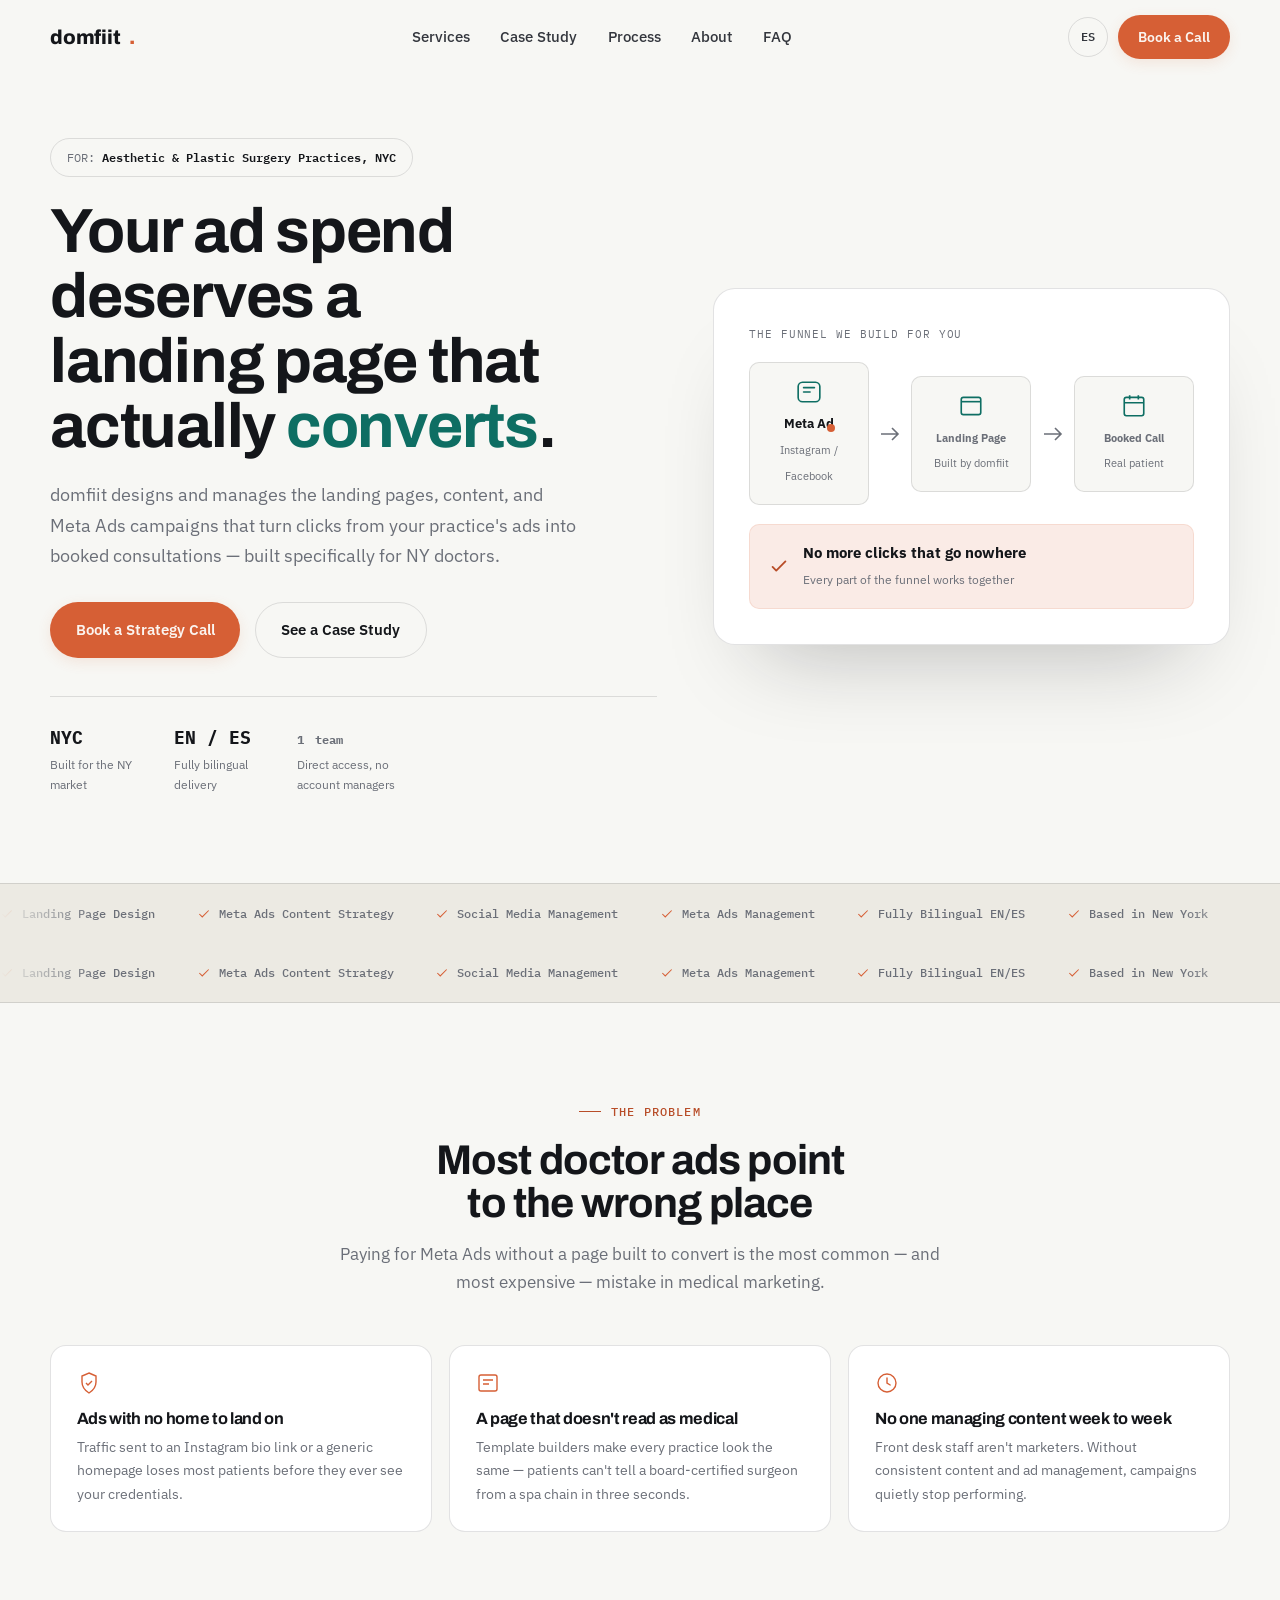
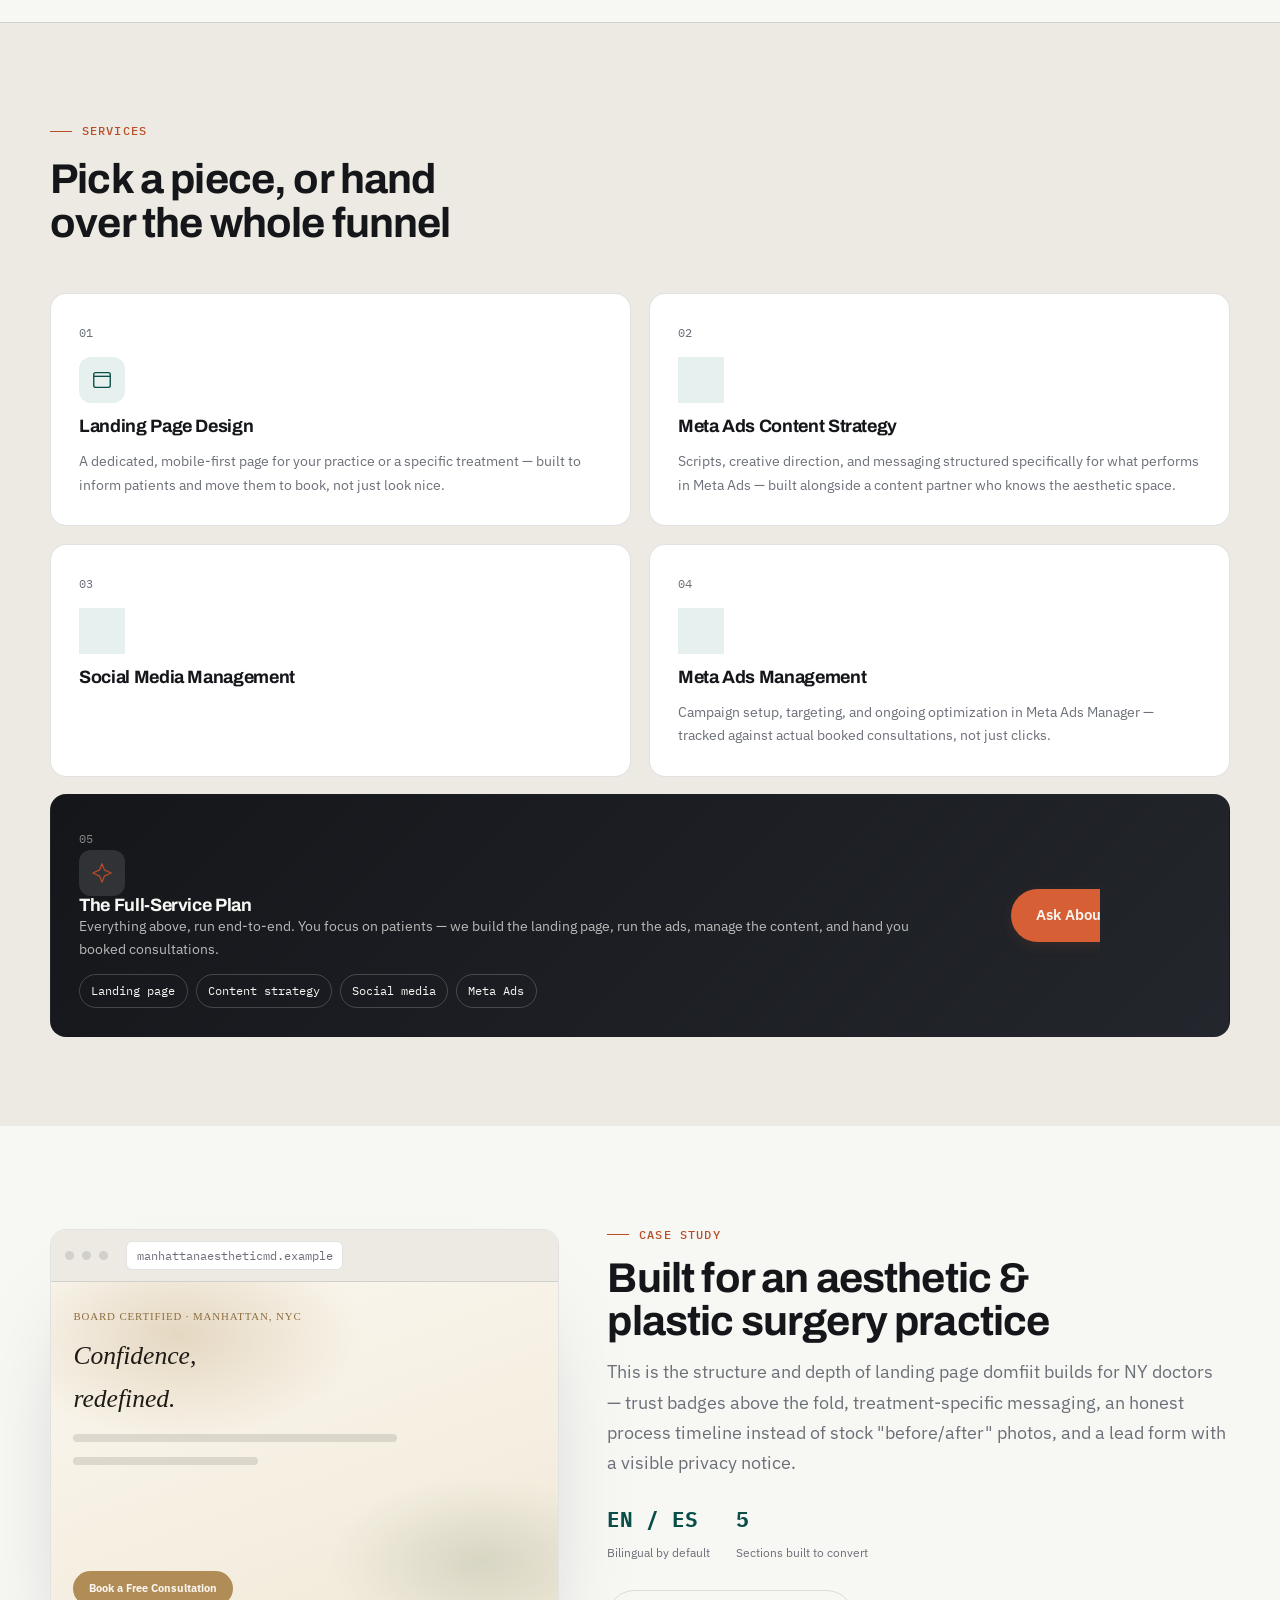
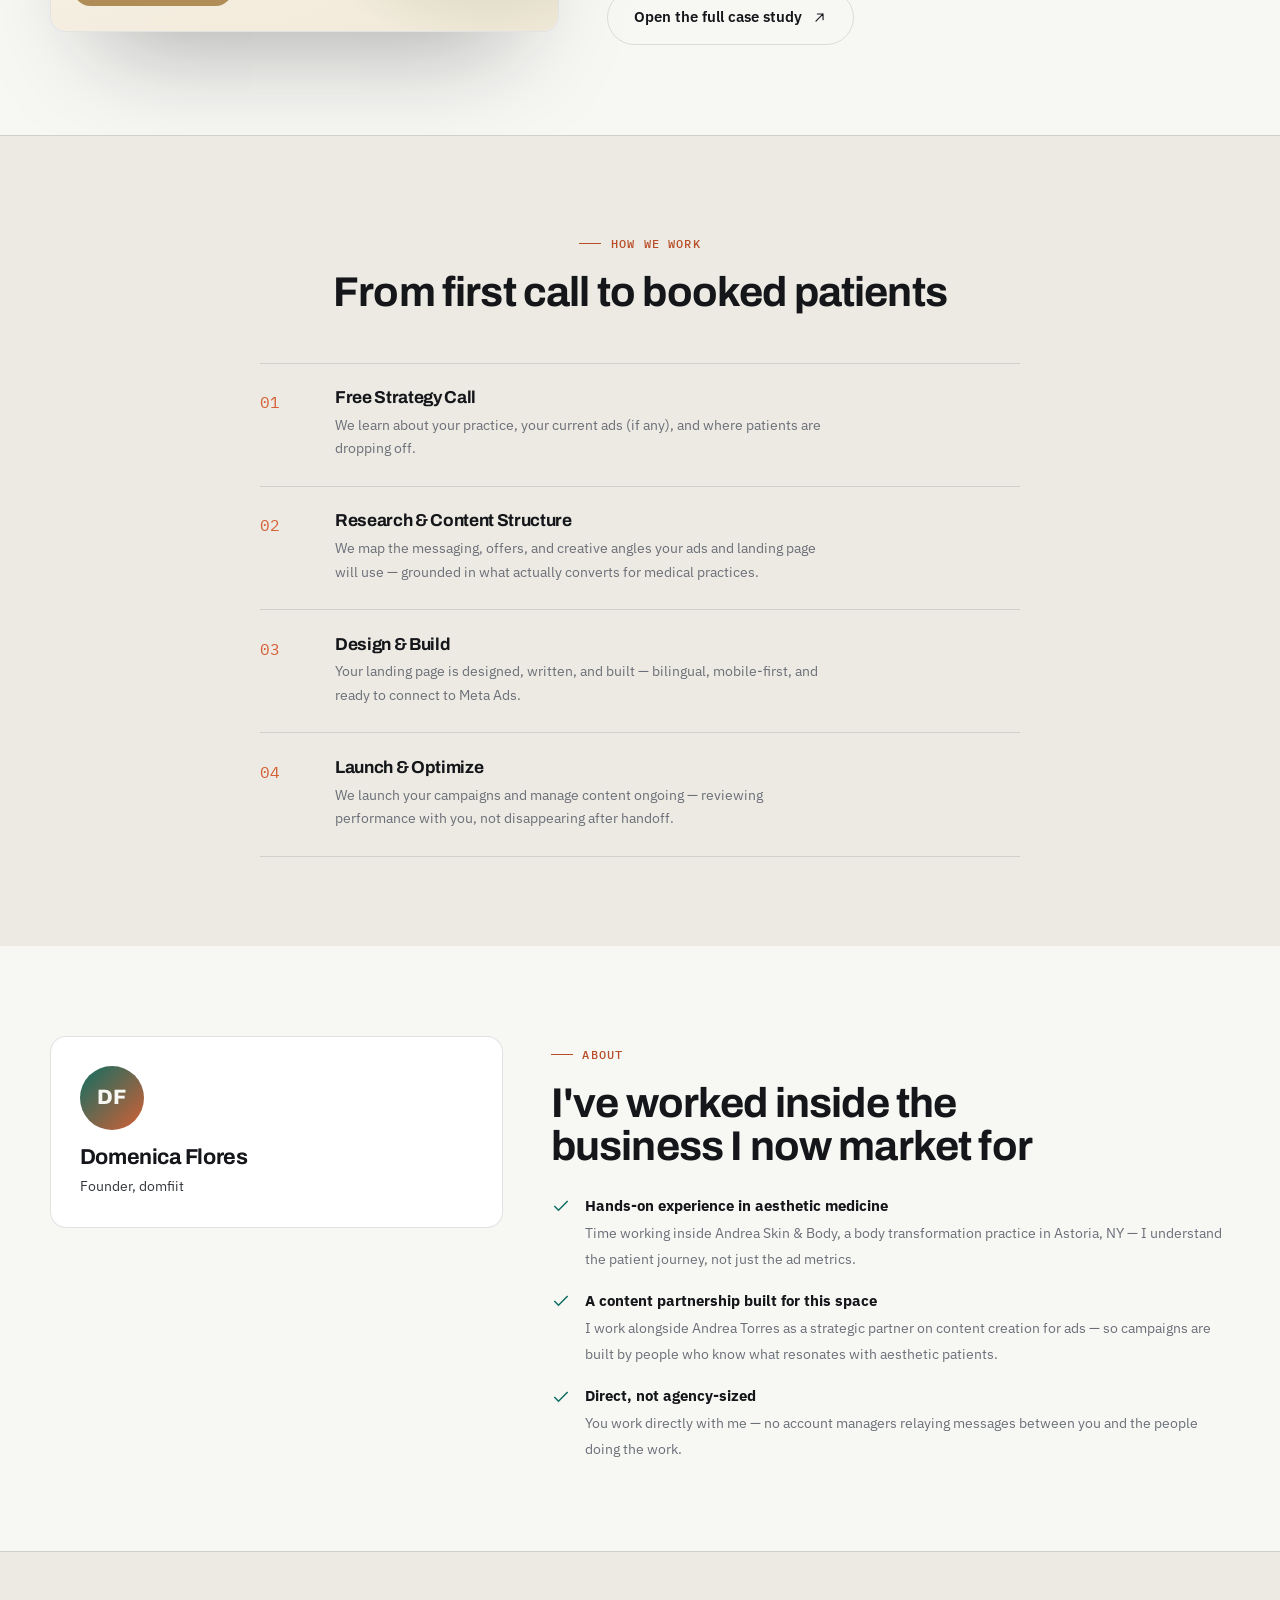
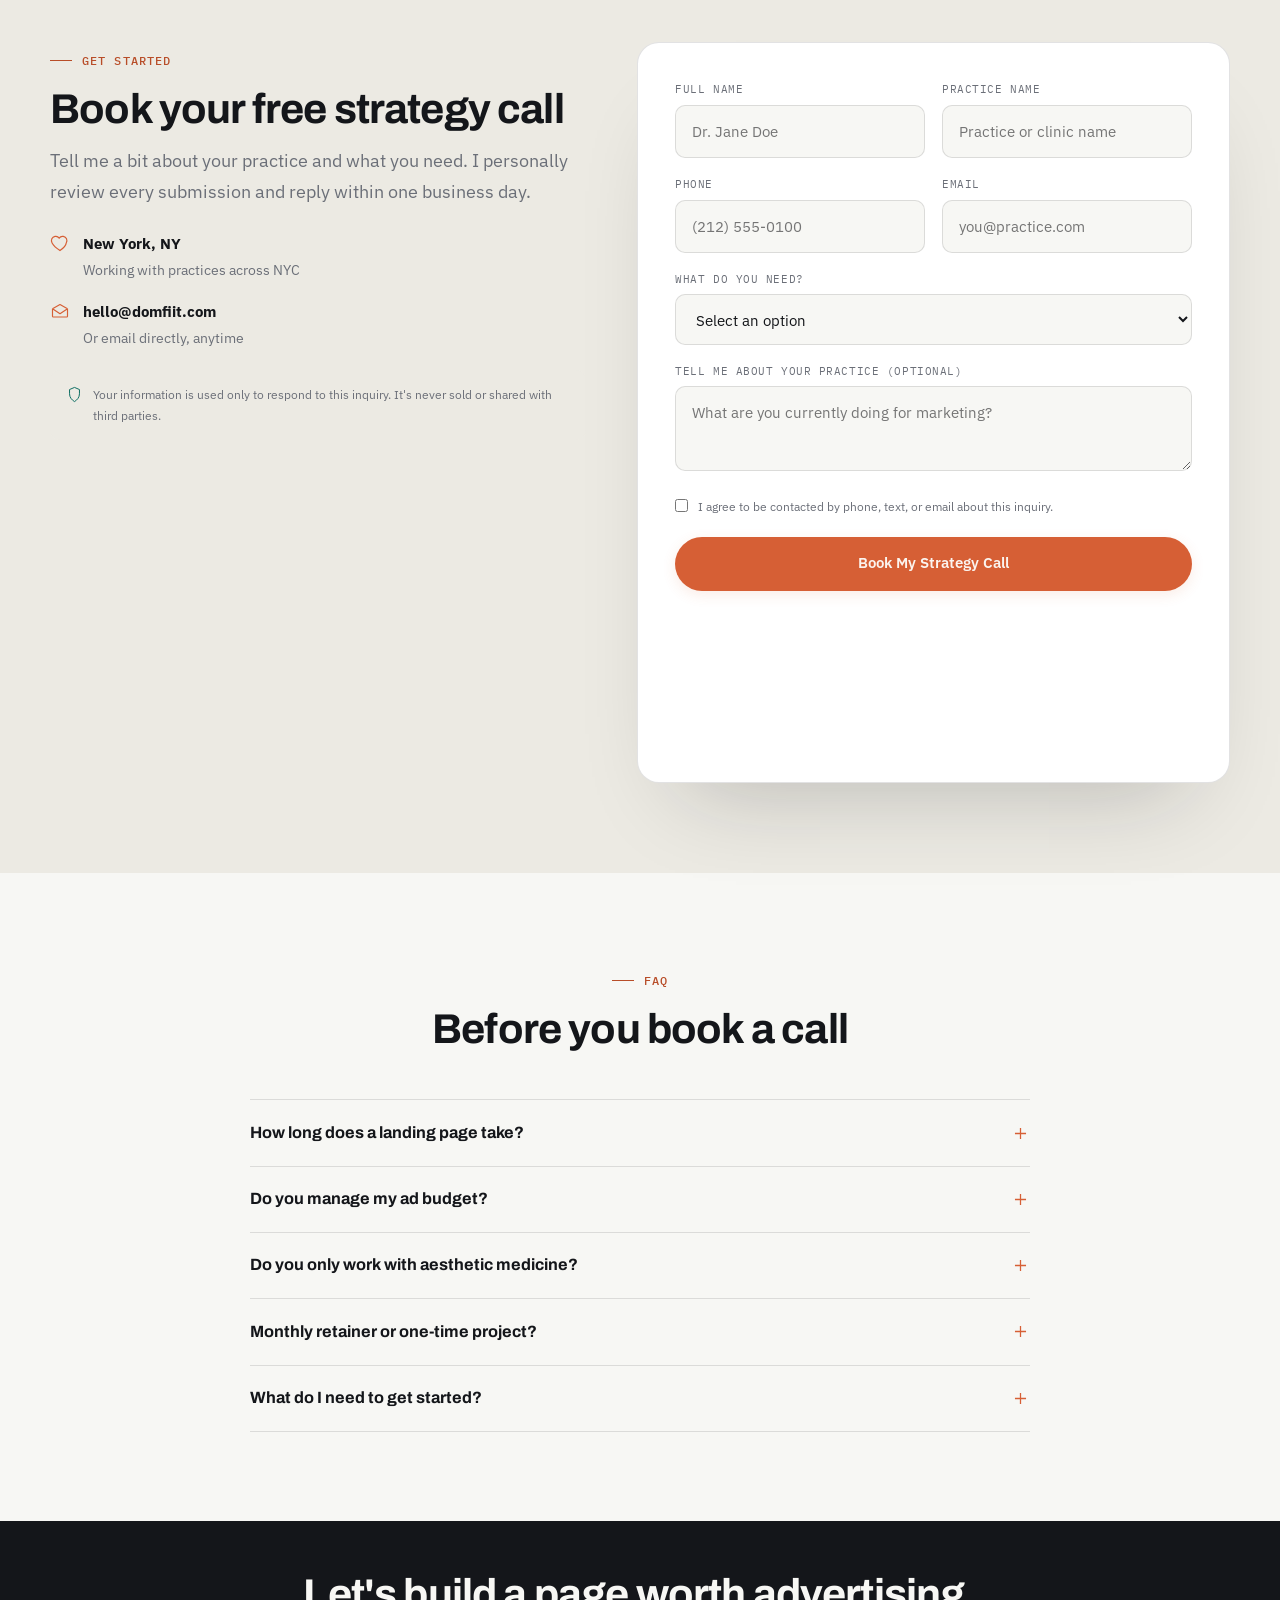
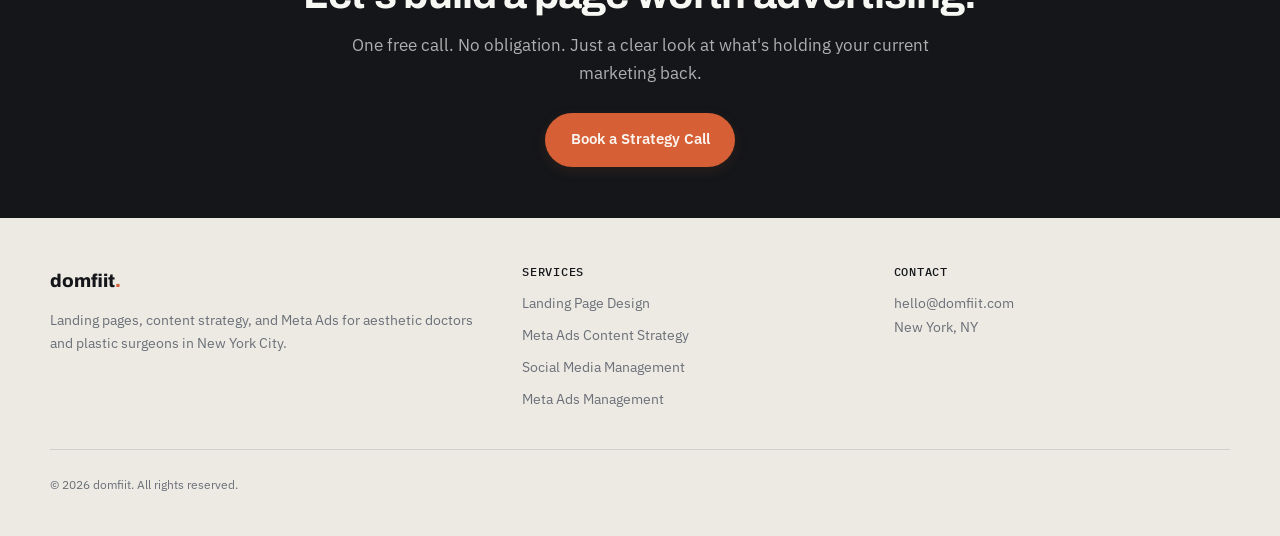
==== domfiit/index.html @ 7f18aa1d "Add domfiit.com landing page for NY doctors + medspa case study demo - domfiit/: main landing page s" ====
<!doctype html>
<html lang="en" data-lang="en">
<head>
<meta charset="UTF-8">
<meta name="viewport" content="width=device-width, initial-scale=1.0">
<title>domfiit — Landing Pages &amp; Meta Ads for NY Doctors</title>
<meta name="description" content="domfiit builds high-converting landing pages, Meta Ads content strategy, and social media management for aesthetic doctors and plastic surgeons in New York City.">
<link rel="preconnect" href="https://fonts.googleapis.com">
<link rel="preconnect" href="https://fonts.gstatic.com" crossorigin>
<link rel="stylesheet" href="https://fonts.googleapis.com/css2?family=Archivo:wght@500;700;800&family=IBM+Plex+Sans:wght@400;500;600&family=IBM+Plex+Mono:wght@500;600&display=swap">
<link rel="stylesheet" href="styles.css?v=20260824">
<link rel="icon" href="data:image/svg+xml,%3Csvg xmlns='http://www.w3.org/2000/svg' viewBox='0 0 100 100'%3E%3Crect width='100' height='100' rx='20' fill='%2314161A'/%3E%3Ctext x='50' y='68' font-size='58' text-anchor='middle' fill='%23D65F35' font-family='Arial, sans-serif' font-weight='800'%3Ed%3C/text%3E%3C/svg%3E">
</head>
<body>
<a class="skip-link" href="#main">Skip to content</a>
<div class="scroll-progress" aria-hidden="true"><span data-scroll-progress></span></div>

<!-- ============ NAV ============ -->
<header class="nav" data-nav>
  <div class="container nav-inner">
    <a href="#top" class="brand">domfiit<span class="brand-dot">.</span></a>
    <nav class="nav-links" aria-label="Primary">
      <a class="nav-link" href="#services"><span class="i18n-en">Services</span><span class="i18n-es" hidden>Servicios</span></a>
      <a class="nav-link" href="#case-study"><span class="i18n-en">Case Study</span><span class="i18n-es" hidden>Caso de Estudio</span></a>
      <a class="nav-link" href="#process"><span class="i18n-en">Process</span><span class="i18n-es" hidden>Proceso</span></a>
      <a class="nav-link" href="#about"><span class="i18n-en">About</span><span class="i18n-es" hidden>Sobre Mí</span></a>
      <a class="nav-link" href="#faq">FAQ</a>
    </nav>
    <div class="nav-actions">
      <button class="lang-toggle" type="button" data-lang-toggle aria-label="Switch to Spanish">ES</button>
      <a class="btn btn-coral btn-sm nav-cta" href="#contact">
        <span class="i18n-en">Book a Call</span><span class="i18n-es" hidden>Agendar Llamada</span>
      </a>
      <button class="hamburger" type="button" data-menu-toggle aria-expanded="false" aria-controls="nav-mobile" aria-label="Menu">
        <span></span><span></span><span></span>
      </button>
    </div>
  </div>
</header>

<div class="nav-mobile" id="nav-mobile" data-nav-mobile aria-hidden="true">
  <a class="nav-mobile-link" href="#services"><span class="i18n-en">Services</span><span class="i18n-es" hidden>Servicios</span></a>
  <a class="nav-mobile-link" href="#case-study"><span class="i18n-en">Case Study</span><span class="i18n-es" hidden>Caso de Estudio</span></a>
  <a class="nav-mobile-link" href="#process"><span class="i18n-en">Process</span><span class="i18n-es" hidden>Proceso</span></a>
  <a class="nav-mobile-link" href="#about"><span class="i18n-en">About</span><span class="i18n-es" hidden>Sobre Mí</span></a>
  <a class="nav-mobile-link" href="#faq">FAQ</a>
  <div class="nav-mobile-foot">
    <a class="btn btn-coral btn-block" href="#contact"><span class="i18n-en">Book a Call</span><span class="i18n-es" hidden>Agendar Llamada</span></a>
  </div>
</div>

<main id="main">

  <!-- ============ HERO ============ -->
  <section class="hero" id="top">
    <div class="container">
      <div class="hero-grid">
        <div data-reveal>
          <div class="hero-brief">
            <span class="i18n-en">FOR: <b>Aesthetic &amp; Plastic Surgery Practices, NYC</b></span>
            <span class="i18n-es" hidden>PARA: <b>Consultorios de Estética y Cirugía Plástica, NYC</b></span>
          </div>
          <h1 class="hero-title">
            <span class="i18n-en">Your ad spend deserves a landing page that actually <em>converts</em>.</span>
            <span class="i18n-es" hidden>Tu inversión en anuncios merece una landing page que sí <em>convierta</em>.</span>
          </h1>
          <p class="hero-sub lead">
            <span class="i18n-en">domfiit designs and manages the landing pages, content, and Meta Ads campaigns that turn clicks from your practice's ads into booked consultations — built specifically for NY doctors.</span>
            <span class="i18n-es" hidden>domfiit diseña y gestiona las landing pages, el contenido y las campañas de Meta Ads que convierten los clics de tus anuncios en consultas agendadas — hecho específicamente para médicos en NY.</span>
          </p>
          <div class="hero-cta-row">
            <a class="btn btn-coral" href="#contact">
              <span class="i18n-en">Book a Strategy Call</span><span class="i18n-es" hidden>Agendar Llamada Estratégica</span>
            </a>
            <a class="btn btn-ghost" href="#case-study">
              <span class="i18n-en">See a Case Study</span><span class="i18n-es" hidden>Ver un Caso de Estudio</span>
            </a>
          </div>
          <div class="hero-facts">
            <div class="hero-fact">
              <b class="num">NYC</b>
              <span class="i18n-en">Built for the NY market</span><span class="i18n-es" hidden>Hecho para el mercado de NY</span>
            </div>
            <div class="hero-fact">
              <b class="num">EN / ES</b>
              <span class="i18n-en">Fully bilingual delivery</span><span class="i18n-es" hidden>Entrega totalmente bilingüe</span>
            </div>
            <div class="hero-fact">
              <b class="num"><span data-count-to="1">0</span> <span class="i18n-en">team</span><span class="i18n-es" hidden>equipo</span></b>
              <span class="i18n-en">Direct access, no account managers</span><span class="i18n-es" hidden>Trato directo, sin intermediarios</span>
            </div>
          </div>
        </div>

        <div data-reveal>
          <div class="funnel">
            <div class="funnel-label i18n-en">The funnel we build for you</div>
            <div class="funnel-label i18n-es" hidden>El embudo que construimos para ti</div>
            <div class="funnel-row">
              <div class="funnel-node">
                <svg viewBox="0 0 24 24" fill="none" aria-hidden="true"><rect x="2" y="3" width="20" height="18" rx="4" stroke="currentColor" stroke-width="1.5"/><path d="M7 8h10M7 12h6" stroke="currentColor" stroke-width="1.5" stroke-linecap="round"/></svg>
                <strong>Meta Ad</strong>
                <span class="i18n-en">Instagram / Facebook</span><span class="i18n-es" hidden>Instagram / Facebook</span>
              </div>
              <svg class="funnel-arrow" viewBox="0 0 20 14" fill="none" aria-hidden="true"><path d="M1 7h16M12 1l6 6-6 6" stroke="currentColor" stroke-width="1.6"/></svg>
              <div class="funnel-node">
                <svg viewBox="0 0 24 24" fill="none" aria-hidden="true"><rect x="3" y="4" width="18" height="16" rx="2" stroke="currentColor" stroke-width="1.5"/><path d="M3 8h18" stroke="currentColor" stroke-width="1.5"/></svg>
                <strong><span class="i18n-en">Landing Page</span><span class="i18n-es" hidden>Landing Page</span></strong>
                <span class="i18n-en">Built by domfiit</span><span class="i18n-es" hidden>Construida por domfiit</span>
              </div>
              <svg class="funnel-arrow" viewBox="0 0 20 14" fill="none" aria-hidden="true"><path d="M1 7h16M12 1l6 6-6 6" stroke="currentColor" stroke-width="1.6"/></svg>
              <div class="funnel-node">
                <svg viewBox="0 0 24 24" fill="none" aria-hidden="true"><rect x="3" y="4" width="18" height="17" rx="2" stroke="currentColor" stroke-width="1.5"/><path d="M3 9h18M8 2v4M16 2v4" stroke="currentColor" stroke-width="1.5"/></svg>
                <strong><span class="i18n-en">Booked Call</span><span class="i18n-es" hidden>Cita Agendada</span></strong>
                <span class="i18n-en">Real patient</span><span class="i18n-es" hidden>Paciente real</span>
              </div>
            </div>
            <span class="funnel-pulse" aria-hidden="true"></span>
            <div class="funnel-result">
              <svg viewBox="0 0 24 24" fill="none" aria-hidden="true"><path d="M5 13l4 4L19 7" stroke="currentColor" stroke-width="2" stroke-linecap="round" stroke-linejoin="round"/></svg>
              <div>
                <strong class="i18n-en">No more clicks that go nowhere</strong>
                <strong class="i18n-es" hidden>Sin más clics que no llevan a nada</strong>
                <span class="i18n-en">Every part of the funnel works together</span>
                <span class="i18n-es" hidden>Cada parte del embudo trabaja en conjunto</span>
              </div>
            </div>
          </div>
        </div>
      </div>
    </div>
  </section>

  <!-- ============ CAPABILITY MARQUEE ============ -->
  <section class="trust-strip" aria-label="Capabilities">
    <div class="marquee">
      <div class="marquee-track" data-marquee>
        <span class="marquee-item"><svg viewBox="0 0 24 24" fill="none"><path d="M4 12l5 5L20 6" stroke="currentColor" stroke-width="1.8"/></svg><span class="i18n-en">Landing Page Design</span><span class="i18n-es" hidden>Diseño de Landing Page</span></span>
        <span class="marquee-item"><svg viewBox="0 0 24 24" fill="none"><path d="M4 12l5 5L20 6" stroke="currentColor" stroke-width="1.8"/></svg><span class="i18n-en">Meta Ads Content Strategy</span><span class="i18n-es" hidden>Estrategia de Contenido para Meta Ads</span></span>
        <span class="marquee-item"><svg viewBox="0 0 24 24" fill="none"><path d="M4 12l5 5L20 6" stroke="currentColor" stroke-width="1.8"/></svg><span class="i18n-en">Social Media Management</span><span class="i18n-es" hidden>Manejo de Redes Sociales</span></span>
        <span class="marquee-item"><svg viewBox="0 0 24 24" fill="none"><path d="M4 12l5 5L20 6" stroke="currentColor" stroke-width="1.8"/></svg><span class="i18n-en">Meta Ads Management</span><span class="i18n-es" hidden>Publicidad en Meta Ads</span></span>
        <span class="marquee-item"><svg viewBox="0 0 24 24" fill="none"><path d="M4 12l5 5L20 6" stroke="currentColor" stroke-width="1.8"/></svg><span class="i18n-en">Fully Bilingual EN/ES</span><span class="i18n-es" hidden>Totalmente Bilingüe EN/ES</span></span>
        <span class="marquee-item"><svg viewBox="0 0 24 24" fill="none"><path d="M4 12l5 5L20 6" stroke="currentColor" stroke-width="1.8"/></svg><span class="i18n-en">Based in New York</span><span class="i18n-es" hidden>Con Base en Nueva York</span></span>
      </div>
    </div>
  </section>

  <!-- ============ PROBLEM ============ -->
  <section class="section">
    <div class="container">
      <div class="section-head section-head--center">
        <span class="kicker"><span class="i18n-en">The Problem</span><span class="i18n-es" hidden>El Problema</span></span>
        <h2 class="i18n-en">Most doctor ads point to the wrong place</h2>
        <h2 class="i18n-es" hidden>La mayoría de los anuncios de médicos apuntan al lugar equivocado</h2>
        <p class="section-lede i18n-en">Paying for Meta Ads without a page built to convert is the most common — and most expensive — mistake in medical marketing.</p>
        <p class="section-lede i18n-es" hidden>Pautar en Meta Ads sin una página diseñada para convertir es el error más común — y más costoso — en marketing médico.</p>
      </div>
      <div class="problem-grid">
        <div class="problem-card" data-reveal>
          <svg viewBox="0 0 24 24" fill="none"><path d="M12 2l7 3v6c0 5-3 8.5-7 11-4-2.5-7-6-7-11V5l7-3z" stroke="currentColor" stroke-width="1.4"/><path d="M9 12l2 2 4-4" stroke="currentColor" stroke-width="1.4"/></svg>
          <h3><span class="i18n-en">Ads with no home to land on</span><span class="i18n-es" hidden>Anuncios sin un lugar de aterrizaje</span></h3>
          <p><span class="i18n-en">Traffic sent to an Instagram bio link or a generic homepage loses most patients before they ever see your credentials.</span><span class="i18n-es" hidden>El tráfico enviado al link de la bio de Instagram o a una página genérica pierde a la mayoría de los pacientes antes de que vean tus credenciales.</span></p>
        </div>
        <div class="problem-card" data-reveal>
          <svg viewBox="0 0 24 24" fill="none"><rect x="3" y="4" width="18" height="16" rx="2" stroke="currentColor" stroke-width="1.4"/><path d="M7 9h10M7 13h6" stroke="currentColor" stroke-width="1.4"/></svg>
          <h3><span class="i18n-en">A page that doesn't read as medical</span><span class="i18n-es" hidden>Una página que no transmite autoridad médica</span></h3>
          <p><span class="i18n-en">Template builders make every practice look the same — patients can't tell a board-certified surgeon from a spa chain in three seconds.</span><span class="i18n-es" hidden>Los constructores genéricos hacen que todos los consultorios se vean igual — los pacientes no pueden distinguir a un cirujano certificado de una cadena en tres segundos.</span></p>
        </div>
        <div class="problem-card" data-reveal>
          <svg viewBox="0 0 24 24" fill="none"><circle cx="12" cy="12" r="9" stroke="currentColor" stroke-width="1.4"/><path d="M12 7v5l3.2 2" stroke="currentColor" stroke-width="1.4" stroke-linecap="round"/></svg>
          <h3><span class="i18n-en">No one managing content week to week</span><span class="i18n-es" hidden>Nadie gestiona el contenido semana a semana</span></h3>
          <p><span class="i18n-en">Front desk staff aren't marketers. Without consistent content and ad management, campaigns quietly stop performing.</span><span class="i18n-es" hidden>El personal de recepción no es de marketing. Sin gestión constante de contenido y anuncios, las campañas dejan de funcionar sin que nadie lo note.</span></p>
        </div>
      </div>
    </div>
  </section>

  <!-- ============ SERVICES ============ -->
  <section class="section section--rule" id="services" style="background:var(--bg-2)">
    <div class="container">
      <div class="section-head">
        <span class="kicker"><span class="i18n-en">Services</span><span class="i18n-es" hidden>Servicios</span></span>
        <h2 class="i18n-en">Pick a piece, or hand over the whole funnel</h2>
        <h2 class="i18n-es" hidden>Elige una pieza, o entrega todo el embudo</h2>
      </div>
      <div class="services-grid">
        <article class="service-card has-tilt" data-reveal>
          <span class="service-num">01</span>
          <div class="service-icon"><svg viewBox="0 0 24 24" fill="none"><rect x="3" y="4" width="18" height="16" rx="2" stroke="currentColor" stroke-width="1.5"/><path d="M3 8h18" stroke="currentColor" stroke-width="1.5"/></svg></div>
          <h3><span class="i18n-en">Landing Page Design</span><span class="i18n-es" hidden>Diseño de Landing Page</span></h3>
          <p><span class="i18n-en">A dedicated, mobile-first page for your practice or a specific treatment — built to inform patients and move them to book, not just look nice.</span><span class="i18n-es" hidden>Una página dedicada y mobile-first para tu consultorio o un tratamiento específico — diseñada para informar a los pacientes y llevarlos a agendar, no solo para verse bien.</span></p>
        </article>
        <article class="service-card has-tilt" data-reveal>
          <span class="service-num">02</span>
          <div class="service-icon"><svg viewBox="0 0 24 24" fill="none"><path d="M4 6h16M4 12h10M4 18h13" stroke="currentColor" stroke-width="1.6" stroke-linecap="round"/></svg></div>
          <h3><span class="i18n-en">Meta Ads Content Strategy</span><span class="i18n-es" hidden>Estrategia de Contenido para Meta Ads</span></h3>
          <p><span class="i18n-en">Scripts, creative direction, and messaging structured specifically for what performs in Meta Ads — built alongside a content partner who knows the aesthetic space.</span><span class="i18n-es" hidden>Guiones, dirección creativa y mensajes estructurados específicamente para lo que funciona en Meta Ads — en conjunto con una socia de contenido que conoce el mundo de la estética.</span></p>
        </article>
        <article class="service-card has-tilt" data-reveal>
          <span class="service-num">03</span>
          <div class="service-icon"><svg viewBox="0 0 24 24" fill="none"><rect x="3" y="3" width="18" height="18" rx="5" stroke="currentColor" stroke-width="1.5"/><circle cx="12" cy="12" r="4" stroke="currentColor" stroke-width="1.5"/></svg></div>
          <h3><span class="i18n-en">Social Media Management</span><span class="i18n-es" hidden>Manejo de Redes Sociales</span></h3>
          <p><span class="i18n-en">Consistent posting, community management, and a content calendar so your Instagram keeps building trust between visits — not just sitting idle.</span><span class="i18n-es" hidden>Publicaciones constantes, gestión de comunidad y calendario de contenido para que tu Instagram siga generando confianza entre visitas — no que quede abandonado.</span></p>
        </article>
        <article class="service-card has-tilt" data-reveal>
          <span class="service-num">04</span>
          <div class="service-icon"><svg viewBox="0 0 24 24" fill="none"><path d="M3 17l6-6 4 4 8-8" stroke="currentColor" stroke-width="1.6" stroke-linecap="round" stroke-linejoin="round"/><path d="M15 7h6v6" stroke="currentColor" stroke-width="1.6" stroke-linecap="round" stroke-linejoin="round"/></svg></div>
          <h3><span class="i18n-en">Meta Ads Management</span><span class="i18n-es" hidden>Publicidad en Meta Ads</span></h3>
          <p><span class="i18n-en">Campaign setup, targeting, and ongoing optimization in Meta Ads Manager — tracked against actual booked consultations, not just clicks.</span><span class="i18n-es" hidden>Configuración de campañas, segmentación y optimización continua en Meta Ads Manager — medida contra consultas realmente agendadas, no solo clics.</span></p>
        </article>

        <article class="service-card service-card--featured" data-reveal>
          <div class="featured-body">
            <div>
              <span class="service-num">05</span>
              <div class="service-icon"><svg viewBox="0 0 24 24" fill="none"><path d="M12 2l2.6 6.6L22 12l-7.4 3.4L12 22l-2.6-6.6L2 12l7.4-3.4L12 2z" stroke="currentColor" stroke-width="1.4" stroke-linejoin="round"/></svg></div>
              <h3><span class="i18n-en">The Full-Service Plan</span><span class="i18n-es" hidden>Plan Todo Incluido</span></h3>
              <p><span class="i18n-en">Everything above, run end-to-end. You focus on patients — we build the landing page, run the ads, manage the content, and hand you booked consultations.</span><span class="i18n-es" hidden>Todo lo anterior, gestionado de principio a fin. Tú te enfocas en tus pacientes — nosotros construimos la landing, corremos los anuncios, gestionamos el contenido y te entregamos las consultas ya agendadas.</span></p>
              <ul class="featured-list">
                <li><span class="i18n-en">Landing page</span><span class="i18n-es" hidden>Landing page</span></li>
                <li><span class="i18n-en">Content strategy</span><span class="i18n-es" hidden>Estrategia de contenido</span></li>
                <li><span class="i18n-en">Social media</span><span class="i18n-es" hidden>Redes sociales</span></li>
                <li><span class="i18n-en">Meta Ads</span><span class="i18n-es" hidden>Meta Ads</span></li>
              </ul>
            </div>
            <a class="btn btn-coral" href="#contact">
              <span class="i18n-en">Ask About This Plan</span><span class="i18n-es" hidden>Consultar Este Plan</span>
            </a>
          </div>
        </article>
      </div>
    </div>
  </section>

  <!-- ============ CASE STUDY ============ -->
  <section class="section" id="case-study">
    <div class="container">
      <div class="case-wrap">
        <div data-reveal>
          <div class="browser-frame">
            <div class="browser-chrome">
              <span class="browser-dot"></span><span class="browser-dot"></span><span class="browser-dot"></span>
              <span class="browser-url">manhattanaestheticmd.example</span>
            </div>
            <div class="case-mock">
              <div class="case-mock-kicker">Board Certified · Manhattan, NYC</div>
              <div class="case-mock-title">Confidence, redefined.</div>
              <div class="case-mock-bar"></div>
              <div class="case-mock-bar short"></div>
              <div class="case-mock-cta">Book a Free Consultation</div>
            </div>
          </div>
        </div>
        <div class="case-info" data-reveal>
          <span class="kicker"><span class="i18n-en">Case Study</span><span class="i18n-es" hidden>Caso de Estudio</span></span>
          <h2><span class="i18n-en">Built for an aesthetic &amp; plastic surgery practice</span><span class="i18n-es" hidden>Construida para un consultorio de estética y cirugía plástica</span></h2>
          <p class="lead" style="margin-top:.8rem">
            <span class="i18n-en">This is the structure and depth of landing page domfiit builds for NY doctors — trust badges above the fold, treatment-specific messaging, an honest process timeline instead of stock "before/after" photos, and a lead form with a visible privacy notice.</span>
            <span class="i18n-es" hidden>Esta es la estructura y profundidad de landing page que domfiit construye para médicos en NY — insignias de confianza desde el primer scroll, mensajes específicos por tratamiento, un proceso honesto en vez de fotos genéricas de "antes/después", y un formulario con aviso de privacidad visible.</span>
          </p>
          <div class="case-stats">
            <div class="case-stat"><b>EN / ES</b><span class="i18n-en">Bilingual by default</span><span class="i18n-es" hidden>Bilingüe por defecto</span></div>
            <div class="case-stat"><b class="num">5</b><span class="i18n-en">Sections built to convert</span><span class="i18n-es" hidden>Secciones diseñadas para convertir</span></div>
          </div>
          <a class="btn btn-ghost" style="margin-top:1.6rem" href="../ny-doctors/index.html" target="_blank" rel="noopener">
            <span class="i18n-en">Open the full case study</span><span class="i18n-es" hidden>Abrir el caso de estudio completo</span>
            <svg viewBox="0 0 24 24" fill="none"><path d="M7 17L17 7M9 7h8v8" stroke="currentColor" stroke-width="1.6" stroke-linecap="round" stroke-linejoin="round"/></svg>
          </a>
        </div>
      </div>
    </div>
  </section>

  <!-- ============ PROCESS ============ -->
  <section class="section section--rule" id="process" style="background:var(--bg-2)">
    <div class="container container--narrow">
      <div class="section-head section-head--center">
        <span class="kicker"><span class="i18n-en">How We Work</span><span class="i18n-es" hidden>Cómo Trabajamos</span></span>
        <h2 class="i18n-en">From first call to booked patients</h2>
        <h2 class="i18n-es" hidden>Desde la primera llamada hasta pacientes agendados</h2>
      </div>
      <div class="process-list">
        <div class="process-item" data-reveal>
          <span class="process-num">01</span>
          <div>
            <h3><span class="i18n-en">Free Strategy Call</span><span class="i18n-es" hidden>Llamada Estratégica Gratuita</span></h3>
            <p><span class="i18n-en">We learn about your practice, your current ads (if any), and where patients are dropping off.</span><span class="i18n-es" hidden>Conocemos tu consultorio, tus anuncios actuales (si los tienes) y en qué punto se pierden los pacientes.</span></p>
          </div>
        </div>
        <div class="process-item" data-reveal>
          <span class="process-num">02</span>
          <div>
            <h3><span class="i18n-en">Research &amp; Content Structure</span><span class="i18n-es" hidden>Investigación y Estructura de Contenido</span></h3>
            <p><span class="i18n-en">We map the messaging, offers, and creative angles your ads and landing page will use — grounded in what actually converts for medical practices.</span><span class="i18n-es" hidden>Definimos los mensajes, ofertas y ángulos creativos que usarán tus anuncios y tu landing — basados en lo que realmente convierte para consultorios médicos.</span></p>
          </div>
        </div>
        <div class="process-item" data-reveal>
          <span class="process-num">03</span>
          <div>
            <h3><span class="i18n-en">Design &amp; Build</span><span class="i18n-es" hidden>Diseño y Construcción</span></h3>
            <p><span class="i18n-en">Your landing page is designed, written, and built — bilingual, mobile-first, and ready to connect to Meta Ads.</span><span class="i18n-es" hidden>Tu landing page se diseña, se redacta y se construye — bilingüe, mobile-first y lista para conectarse a Meta Ads.</span></p>
          </div>
        </div>
        <div class="process-item" data-reveal>
          <span class="process-num">04</span>
          <div>
            <h3><span class="i18n-en">Launch &amp; Optimize</span><span class="i18n-es" hidden>Lanzamiento y Optimización</span></h3>
            <p><span class="i18n-en">We launch your campaigns and manage content ongoing — reviewing performance with you, not disappearing after handoff.</span><span class="i18n-es" hidden>Lanzamos tus campañas y gestionamos el contenido de forma continua — revisando resultados contigo, sin desaparecer después de la entrega.</span></p>
          </div>
        </div>
      </div>
    </div>
  </section>

  <!-- ============ ABOUT ============ -->
  <section class="section" id="about">
    <div class="container">
      <div class="about-wrap">
        <div class="about-card" data-reveal>
          <div class="about-avatar">DF</div>
          <h3><span class="i18n-en">Domenica Flores</span><span class="i18n-es" hidden>Domenica Flores</span></h3>
          <p style="margin-top:.4rem;font-size:.9rem">
            <span class="i18n-en">Founder, domfiit</span><span class="i18n-es" hidden>Fundadora, domfiit</span>
          </p>
        </div>
        <div data-reveal>
          <span class="kicker"><span class="i18n-en">About</span><span class="i18n-es" hidden>Sobre Mí</span></span>
          <h2><span class="i18n-en">I've worked inside the business I now market for</span><span class="i18n-es" hidden>He trabajado dentro del negocio que ahora ayudo a promocionar</span></h2>
          <div class="about-list" style="margin-top:1.6rem">
            <div class="about-item">
              <svg viewBox="0 0 24 24" fill="none"><path d="M4 12l5 5L20 6" stroke="currentColor" stroke-width="1.8"/></svg>
              <div>
                <strong class="i18n-en">Hands-on experience in aesthetic medicine</strong>
                <strong class="i18n-es" hidden>Experiencia práctica en medicina estética</strong>
                <span class="i18n-en">Time working inside Andrea Skin &amp; Body, a body transformation practice in Astoria, NY — I understand the patient journey, not just the ad metrics.</span>
                <span class="i18n-es" hidden>Experiencia trabajando dentro de Andrea Skin &amp; Body, un consultorio de transformación corporal en Astoria, NY — entiendo el recorrido del paciente, no solo las métricas del anuncio.</span>
              </div>
            </div>
            <div class="about-item">
              <svg viewBox="0 0 24 24" fill="none"><path d="M4 12l5 5L20 6" stroke="currentColor" stroke-width="1.8"/></svg>
              <div>
                <strong class="i18n-en">A content partnership built for this space</strong>
                <strong class="i18n-es" hidden>Una alianza de contenido hecha para este rubro</strong>
                <span class="i18n-en">I work alongside Andrea Torres as a strategic partner on content creation for ads — so campaigns are built by people who know what resonates with aesthetic patients.</span>
                <span class="i18n-es" hidden>Trabajo de la mano con Andrea Torres como socia estratégica en la creación de contenido para pautas — así las campañas las construye gente que conoce lo que le resuena a los pacientes de estética.</span>
              </div>
            </div>
            <div class="about-item">
              <svg viewBox="0 0 24 24" fill="none"><path d="M4 12l5 5L20 6" stroke="currentColor" stroke-width="1.8"/></svg>
              <div>
                <strong class="i18n-en">Direct, not agency-sized</strong>
                <strong class="i18n-es" hidden>Trato directo, no una agencia gigante</strong>
                <span class="i18n-en">You work directly with me — no account managers relaying messages between you and the people doing the work.</span>
                <span class="i18n-es" hidden>Trabajas directamente conmigo — sin gerentes de cuenta que transmiten mensajes entre tú y quien realmente hace el trabajo.</span>
              </div>
            </div>
          </div>
        </div>
      </div>
    </div>
  </section>

  <!-- ============ LEAD FORM ============ -->
  <section class="section section--rule" id="contact" style="background:var(--bg-2)">
    <div class="container">
      <div class="form-wrap">
        <div data-reveal>
          <span class="kicker"><span class="i18n-en">Get Started</span><span class="i18n-es" hidden>Comienza Aquí</span></span>
          <h2><span class="i18n-en">Book your free strategy call</span><span class="i18n-es" hidden>Agenda tu llamada estratégica gratuita</span></h2>
          <p class="lead" style="margin-top:.9rem">
            <span class="i18n-en">Tell me a bit about your practice and what you need. I personally review every submission and reply within one business day.</span>
            <span class="i18n-es" hidden>Cuéntame un poco sobre tu consultorio y qué necesitas. Reviso personalmente cada solicitud y respondo dentro de un día hábil.</span>
          </p>
          <div class="form-info-list">
            <div class="form-info-item">
              <svg viewBox="0 0 24 24" fill="none"><path d="M12 21s-7-4.6-9.5-9.1C.6 8.4 2.4 4.8 6 4.1c2-.4 3.9.4 5 2 1.1-1.6 3-2.4 5-2 3.6.7 5.4 4.3 3.5 7.8C19 16.4 12 21 12 21z" stroke="currentColor" stroke-width="1.4"/></svg>
              <div>
                <strong class="i18n-en">New York, NY</strong><strong class="i18n-es" hidden>Nueva York, NY</strong>
                <span class="i18n-en">Working with practices across NYC</span><span class="i18n-es" hidden>Trabajando con consultorios en toda NYC</span>
              </div>
            </div>
            <div class="form-info-item">
              <svg viewBox="0 0 24 24" fill="none"><path d="M3 8l9 6 9-6M3 8v9a1 1 0 001 1h16a1 1 0 001-1V8M3 8l9-5 9 5" stroke="currentColor" stroke-width="1.4" stroke-linejoin="round"/></svg>
              <div>
                <strong>hello@domfiit.com</strong>
                <span class="i18n-en">Or email directly, anytime</span><span class="i18n-es" hidden>O escribe directamente, cuando quieras</span>
              </div>
            </div>
          </div>
          <div class="privacy-note">
            <svg viewBox="0 0 24 24" fill="none"><path d="M12 2l7 3v6c0 5-3 8.5-7 11-4-2.5-7-6-7-11V5l7-3z" stroke="currentColor" stroke-width="1.4"/></svg>
            <span class="i18n-en">Your information is used only to respond to this inquiry. It's never sold or shared with third parties.</span>
            <span class="i18n-es" hidden>Tu información se usa únicamente para responder a esta consulta. Nunca se vende ni se comparte con terceros.</span>
          </div>
        </div>

        <div class="form-card" data-form-card data-reveal>
          <form data-contact-form novalidate>
            <div class="field-row">
              <div class="field">
                <label for="f-name"><span class="i18n-en">Full Name</span><span class="i18n-es" hidden>Nombre Completo</span></label>
                <input id="f-name" type="text" name="name" required autocomplete="name"
                  data-placeholder-en="Dr. Jane Doe" data-placeholder-es="Dra. Nombre Apellido" placeholder="Dr. Jane Doe">
              </div>
              <div class="field">
                <label for="f-practice"><span class="i18n-en">Practice Name</span><span class="i18n-es" hidden>Nombre del Consultorio</span></label>
                <input id="f-practice" type="text" name="practice"
                  data-placeholder-en="Practice or clinic name" data-placeholder-es="Nombre de tu consultorio o clínica" placeholder="Practice or clinic name">
              </div>
            </div>
            <div class="field-row">
              <div class="field">
                <label for="f-phone"><span class="i18n-en">Phone</span><span class="i18n-es" hidden>Teléfono</span></label>
                <input id="f-phone" type="tel" name="phone" required autocomplete="tel"
                  data-placeholder-en="(212) 555-0100" data-placeholder-es="(212) 555-0100" placeholder="(212) 555-0100">
              </div>
              <div class="field">
                <label for="f-email"><span class="i18n-en">Email</span><span class="i18n-es" hidden>Correo Electrónico</span></label>
                <input id="f-email" type="email" name="email" required autocomplete="email"
                  data-placeholder-en="you@practice.com" data-placeholder-es="tucorreo@consultorio.com" placeholder="you@practice.com">
              </div>
            </div>
            <div class="field">
              <label for="f-need"><span class="i18n-en">What do you need?</span><span class="i18n-es" hidden>¿Qué necesitas?</span></label>
              <select id="f-need" name="need" required data-treatment-select>
                <option value="" data-en="Select an option" data-es="Selecciona una opción">Select an option</option>
                <option value="Landing Page Design" data-en="Landing Page Design" data-es="Diseño de Landing Page">Landing Page Design</option>
                <option value="Meta Ads Content Strategy" data-en="Meta Ads Content Strategy" data-es="Estrategia de Contenido para Meta Ads">Meta Ads Content Strategy</option>
                <option value="Social Media Management" data-en="Social Media Management" data-es="Manejo de Redes Sociales">Social Media Management</option>
                <option value="Meta Ads Management" data-en="Meta Ads Management" data-es="Publicidad en Meta Ads">Meta Ads Management</option>
                <option value="Full-Service Plan" data-en="The Full-Service Plan" data-es="Plan Todo Incluido">The Full-Service Plan</option>
                <option value="Not sure yet" data-en="Not sure yet — need guidance" data-es="Aún no lo sé — necesito orientación">Not sure yet — need guidance</option>
              </select>
            </div>
            <div class="field">
              <label for="f-msg"><span class="i18n-en">Tell me about your practice (optional)</span><span class="i18n-es" hidden>Cuéntame sobre tu consultorio (opcional)</span></label>
              <textarea id="f-msg" name="message"
                data-placeholder-en="What are you currently doing for marketing?" data-placeholder-es="¿Qué estás haciendo actualmente en marketing?" placeholder="What are you currently doing for marketing?"></textarea>
            </div>
            <label class="consent">
              <input type="checkbox" required name="consent">
              <span class="i18n-en">I agree to be contacted by phone, text, or email about this inquiry.</span>
              <span class="i18n-es" hidden>Acepto ser contactado(a) por teléfono, mensaje de texto o correo sobre esta consulta.</span>
            </label>
            <button type="submit" class="btn btn-coral btn-block submit-btn">
              <span class="submit-label"><span class="i18n-en">Book My Strategy Call</span><span class="i18n-es" hidden>Agendar Mi Llamada Estratégica</span></span>
              <span class="submit-spinner" aria-hidden="true"></span>
            </button>
          </form>
          <div class="form-success">
            <svg viewBox="0 0 24 24" fill="none"><circle cx="12" cy="12" r="10" stroke="currentColor" stroke-width="1.4"/><path d="M8 12.5l2.5 2.5L16 9" stroke="currentColor" stroke-width="1.8" stroke-linecap="round" stroke-linejoin="round"/></svg>
            <h3><span class="i18n-en">Got it</span><span class="i18n-es" hidden>Recibido</span></h3>
            <p data-success-msg style="color:var(--ink-mute);margin-top:.4rem;font-size:.9rem"></p>
          </div>
        </div>
      </div>
    </div>
  </section>

  <!-- ============ FAQ ============ -->
  <section class="section" id="faq">
    <div class="container">
      <div class="section-head section-head--center">
        <span class="kicker">FAQ</span>
        <h2><span class="i18n-en">Before you book a call</span><span class="i18n-es" hidden>Antes de agendar una llamada</span></h2>
      </div>
      <div class="faq-list" data-faq>
        <div class="faq-item" data-open="false">
          <button class="faq-q" type="button">
            <span class="i18n-en">How long does a landing page take?</span><span class="i18n-es" hidden>¿Cuánto tiempo toma una landing page?</span>
            <svg viewBox="0 0 24 24" fill="none"><path d="M12 5v14M5 12h14" stroke="currentColor" stroke-width="1.6"/></svg>
          </button>
          <div class="faq-a"><div class="faq-a-inner">
            <span class="i18n-en">Most landing pages are designed, written, and launched within 1–2 weeks, depending on how much content and how many rounds of revisions your practice needs.</span>
            <span class="i18n-es" hidden>La mayoría de las landing pages se diseñan, redactan y lanzan en 1–2 semanas, dependiendo del contenido y las rondas de revisión que necesite tu consultorio.</span>
          </div></div>
        </div>
        <div class="faq-item" data-open="false">
          <button class="faq-q" type="button">
            <span class="i18n-en">Do you manage my ad budget?</span><span class="i18n-es" hidden>¿Manejan el presupuesto de mis anuncios?</span>
            <svg viewBox="0 0 24 24" fill="none"><path d="M12 5v14M5 12h14" stroke="currentColor" stroke-width="1.6"/></svg>
          </button>
          <div class="faq-a"><div class="faq-a-inner">
            <span class="i18n-en">For Meta Ads Management and the Full-Service Plan, yes — I set up and optimize campaigns inside your own Meta Ads account, so you always retain ownership and full visibility of ad spend.</span>
            <span class="i18n-es" hidden>Para Publicidad en Meta Ads y el Plan Todo Incluido, sí — configuro y optimizo las campañas dentro de tu propia cuenta de Meta Ads, para que siempre tengas la propiedad y visibilidad total del gasto.</span>
          </div></div>
        </div>
        <div class="faq-item" data-open="false">
          <button class="faq-q" type="button">
            <span class="i18n-en">Do you only work with aesthetic medicine?</span><span class="i18n-es" hidden>¿Solo trabajan con medicina estética?</span>
            <svg viewBox="0 0 24 24" fill="none"><path d="M12 5v14M5 12h14" stroke="currentColor" stroke-width="1.6"/></svg>
          </button>
          <div class="faq-a"><div class="faq-a-inner">
            <span class="i18n-en">Aesthetic medicine and plastic surgery are the primary focus, since that's where my hands-on experience is deepest — but the same structure applies well to dermatology and cosmetic dentistry.</span>
            <span class="i18n-es" hidden>La medicina estética y la cirugía plástica son el enfoque principal, ya que ahí está mi experiencia más profunda — pero la misma estructura funciona muy bien para dermatología y odontología estética.</span>
          </div></div>
        </div>
        <div class="faq-item" data-open="false">
          <button class="faq-q" type="button">
            <span class="i18n-en">Monthly retainer or one-time project?</span><span class="i18n-es" hidden>¿Es una tarifa mensual o un proyecto único?</span>
            <svg viewBox="0 0 24 24" fill="none"><path d="M12 5v14M5 12h14" stroke="currentColor" stroke-width="1.6"/></svg>
          </button>
          <div class="faq-a"><div class="faq-a-inner">
            <span class="i18n-en">Landing Page Design is typically a one-time project. Content, social media, and ads management are ongoing monthly services, since consistency is what makes them work.</span>
            <span class="i18n-es" hidden>El Diseño de Landing Page suele ser un proyecto único. El contenido, las redes sociales y la gestión de anuncios son servicios mensuales continuos, ya que la constancia es lo que los hace funcionar.</span>
          </div></div>
        </div>
        <div class="faq-item" data-open="false">
          <button class="faq-q" type="button">
            <span class="i18n-en">What do I need to get started?</span><span class="i18n-es" hidden>¿Qué necesito para empezar?</span>
            <svg viewBox="0 0 24 24" fill="none"><path d="M12 5v14M5 12h14" stroke="currentColor" stroke-width="1.6"/></svg>
          </button>
          <div class="faq-a"><div class="faq-a-inner">
            <span class="i18n-en">Just a strategy call. From there I'll tell you exactly what's needed — usually just your logo, a few photos, and access to your Meta Ads account if you already have one.</span>
            <span class="i18n-es" hidden>Solo una llamada estratégica. A partir de ahí te diré exactamente qué se necesita — normalmente solo tu logo, algunas fotos y acceso a tu cuenta de Meta Ads si ya tienes una.</span>
          </div></div>
        </div>
      </div>
    </div>
  </section>

  <!-- ============ FINAL CTA ============ -->
  <section class="section section--tight final-cta">
    <div class="container container--narrow" style="text-align:center">
      <h2><span class="i18n-en">Let's build a page worth advertising.</span><span class="i18n-es" hidden>Construyamos una página que valga la pena anunciar.</span></h2>
      <p class="section-lede" style="margin-inline:auto">
        <span class="i18n-en">One free call. No obligation. Just a clear look at what's holding your current marketing back.</span>
        <span class="i18n-es" hidden>Una llamada gratuita. Sin compromiso. Solo una mirada clara a lo que está frenando tu marketing actual.</span>
      </p>
      <a class="btn btn-coral" style="margin-top:1.6rem" href="#contact">
        <span class="i18n-en">Book a Strategy Call</span><span class="i18n-es" hidden>Agendar Llamada Estratégica</span>
      </a>
    </div>
  </section>

</main>

<!-- ============ FOOTER ============ -->
<footer class="footer">
  <div class="container">
    <div class="footer-grid">
      <div>
        <div class="footer-brand">domfiit<span style="color:var(--coral)">.</span></div>
        <p class="i18n-en">Landing pages, content strategy, and Meta Ads for aesthetic doctors and plastic surgeons in New York City.</p>
        <p class="i18n-es" hidden>Landing pages, estrategia de contenido y Meta Ads para médicos estéticos y cirujanos plásticos en Nueva York.</p>
      </div>
      <div>
        <h4><span class="i18n-en">Services</span><span class="i18n-es" hidden>Servicios</span></h4>
        <div class="footer-links">
          <a href="#services"><span class="i18n-en">Landing Page Design</span><span class="i18n-es" hidden>Diseño de Landing Page</span></a>
          <a href="#services"><span class="i18n-en">Meta Ads Content Strategy</span><span class="i18n-es" hidden>Estrategia de Contenido</span></a>
          <a href="#services"><span class="i18n-en">Social Media Management</span><span class="i18n-es" hidden>Redes Sociales</span></a>
          <a href="#services"><span class="i18n-en">Meta Ads Management</span><span class="i18n-es" hidden>Publicidad en Meta Ads</span></a>
        </div>
      </div>
      <div>
        <h4><span class="i18n-en">Contact</span><span class="i18n-es" hidden>Contacto</span></h4>
        <address>
          <a href="mailto:hello@domfiit.com">hello@domfiit.com</a><br>
          New York, NY
        </address>
      </div>
    </div>
    <div class="footer-bottom">
      <span>© <span data-year></span> domfiit. <span class="i18n-en">All rights reserved.</span><span class="i18n-es" hidden>Todos los derechos reservados.</span></span>
    </div>
  </div>
</footer>

<script defer src="main.js?v=20260824"></script>
</body>
</html>
---- domfiit/styles.css ----
/* =============================================================
   1. Tokens
   ============================================================= */
:root {
  --bg:        #F7F7F4;
  --bg-2:      #ECEAE3;
  --surface:   #FFFFFF;
  --ink:       #14161A;
  --ink-soft:  #33363D;
  --ink-mute:  #6B6F78;
  --teal:      #0E6E63;
  --teal-deep: #0A4F47;
  --teal-soft: rgba(14,110,99,0.10);
  --coral:     #D65F35;
  --coral-deep:#B84D28;
  --coral-soft:rgba(214,95,53,0.12);
  --line:      rgba(20,22,26,0.12);
  --line-2:    rgba(20,22,26,0.07);
  --on-teal:   #F7F7F4;
  --on-coral:  #FBF4EF;

  --display: "Archivo", "Helvetica Neue", Arial, sans-serif;
  --sans:    "IBM Plex Sans", -apple-system, BlinkMacSystemFont, "Segoe UI", sans-serif;
  --mono:    "IBM Plex Mono", ui-monospace, "SF Mono", Menlo, monospace;

  --ease-out:  cubic-bezier(0.16, 1, 0.3, 1);
  --ease-soft: cubic-bezier(0.25, 0.46, 0.45, 0.94);
  --nav-h: 74px;
  --radius: 16px;
  --radius-sm: 10px;
}

@media (prefers-color-scheme: dark) {
  :root:not([data-theme="light"]) {
    --bg:        #101215;
    --bg-2:      #191C20;
    --surface:   #1B1E22;
    --ink:       #F2F1EC;
    --ink-soft:  #D6D4CC;
    --ink-mute:  #92968F;
    --teal:      #2BA99B;
    --teal-deep: #7FD3C8;
    --teal-soft: rgba(43,169,155,0.14);
    --coral:     #E97A4E;
    --coral-deep:#F3A17E;
    --coral-soft:rgba(233,122,78,0.16);
    --line:      rgba(242,241,236,0.14);
    --line-2:    rgba(242,241,236,0.08);
    --on-teal:   #0A1614;
    --on-coral:  #1C0F08;
  }
}
:root[data-theme="dark"] {
  --bg:        #101215;
  --bg-2:      #191C20;
  --surface:   #1B1E22;
  --ink:       #F2F1EC;
  --ink-soft:  #D6D4CC;
  --ink-mute:  #92968F;
  --teal:      #2BA99B;
  --teal-deep: #7FD3C8;
  --teal-soft: rgba(43,169,155,0.14);
  --coral:     #E97A4E;
  --coral-deep:#F3A17E;
  --coral-soft:rgba(233,122,78,0.16);
  --line:      rgba(242,241,236,0.14);
  --line-2:    rgba(242,241,236,0.08);
  --on-teal:   #0A1614;
  --on-coral:  #1C0F08;
}

/* =============================================================
   2. Reset & base
   ============================================================= */
*, *::before, *::after { box-sizing: border-box; margin: 0; }
html { -webkit-text-size-adjust: 100%; tab-size: 2; scroll-behavior: smooth; overflow-x: clip; }
@media (prefers-reduced-motion: reduce) { html { scroll-behavior: auto; } }
body {
  font-family: var(--sans);
  font-size: 16px; line-height: 1.65;
  color: var(--ink-soft); background: var(--bg);
  -webkit-font-smoothing: antialiased; -moz-osx-font-smoothing: grayscale;
  overflow-x: clip;
}
img, svg, video { display: block; max-width: 100%; }
button { font: inherit; color: inherit; cursor: pointer; border: 0; background: none; }
a { color: inherit; text-decoration: none; }
p { text-wrap: pretty; }
h1, h2, h3, h4 { font-family: var(--display); text-wrap: balance; line-height: 1.04; letter-spacing: -0.02em; color: var(--ink); font-weight: 700; }
ul { list-style: none; padding: 0; }
::selection { background: var(--coral); color: var(--on-coral); }
:focus-visible { outline: 2px solid var(--coral); outline-offset: 3px; border-radius: 4px; }
.skip-link {
  position: fixed; top: -100px; left: 1rem; z-index: 9999;
  padding: .7rem 1.1rem; background: var(--ink); color: var(--bg);
  border-radius: 8px; font-weight: 600; font-size: .9rem; transition: top .3s var(--ease-out);
}
.skip-link:focus { top: 1rem; }

/* =============================================================
   3. Utilities
   ============================================================= */
.container { width: 100%; max-width: 1220px; margin-inline: auto; padding-inline: 1.25rem; }
.container--narrow { max-width: 800px; }
[hidden] { display: none !important; }
.section { padding-block: clamp(3.5rem, 7vw, 6.5rem); position: relative; }
.section--tight { padding-block: clamp(2.2rem, 4vw, 3.4rem); }
.section--rule { border-top: 1px solid var(--line); }
.kicker {
  display: inline-flex; align-items: center; gap: .6rem;
  font-family: var(--mono); font-size: .74rem; letter-spacing: .1em; text-transform: uppercase;
  color: var(--coral-deep); font-weight: 500; margin-bottom: 1.1rem;
}
.kicker::before { content: ""; width: 22px; height: 1px; background: var(--coral-deep); }
.section-head { max-width: 640px; margin-bottom: clamp(2rem, 4vw, 3rem); }
.section-head--center { margin-inline: auto; text-align: center; }
.section-lede { margin-top: 1rem; color: var(--ink-mute); font-size: 1.05rem; max-width: 60ch; }
.section-head--center .section-lede { margin-inline: auto; }

h1 { font-size: clamp(2.3rem, 5vw, 3.9rem); }
h2 { font-size: clamp(1.8rem, 3.3vw, 2.6rem); }
h3 { font-size: clamp(1.1rem, 1.8vw, 1.35rem); }
p.lead { font-size: clamp(1.02rem, 1.5vw, 1.15rem); color: var(--ink-mute); }
.num { font-variant-numeric: tabular-nums; }

/* =============================================================
   4. Buttons
   ============================================================= */
.btn {
  display: inline-flex; align-items: center; justify-content: center; gap: .55rem;
  padding: .9rem 1.6rem; border-radius: 999px; font-weight: 600; font-size: .94rem;
  white-space: nowrap; transition: transform .4s var(--ease-soft), box-shadow .4s var(--ease-soft), background .3s, color .3s, border-color .3s;
}
.btn:hover { transform: translateY(-3px); }
.btn:active { transform: translateY(-1px); transition-duration: .12s; }
.btn-primary { background: var(--ink); color: var(--bg); box-shadow: 0 4px 14px rgba(20,22,26,0.14); }
.btn-primary:hover { box-shadow: 0 20px 40px rgba(20,22,26,0.24); }
.btn-coral { background: var(--coral); color: var(--on-coral); box-shadow: 0 4px 14px var(--coral-soft); }
.btn-coral:hover { background: var(--coral-deep); box-shadow: 0 20px 40px var(--coral-soft); }
.btn-ghost { background: transparent; color: var(--ink); border: 1px solid var(--line); }
.btn-ghost:hover { border-color: var(--teal); color: var(--teal); background: var(--teal-soft); }
.btn-sm { padding: .68rem 1.25rem; font-size: .85rem; }
.btn-block { width: 100%; }
.btn svg { width: 17px; height: 17px; flex: none; }

/* =============================================================
   5. Nav
   ============================================================= */
.nav { position: fixed; top: 0; inset-inline: 0; z-index: 100; height: var(--nav-h); transition: background-color .4s var(--ease-out), box-shadow .4s var(--ease-out), backdrop-filter .4s var(--ease-out); }
.nav.is-scrolled { background: color-mix(in srgb, var(--bg) 90%, transparent); backdrop-filter: blur(14px) saturate(140%); -webkit-backdrop-filter: blur(14px) saturate(140%); box-shadow: 0 1px 0 var(--line); }
.nav-inner { height: 100%; display: flex; align-items: center; justify-content: space-between; gap: 1rem; }
.brand { display: flex; align-items: center; gap: .55rem; font-family: var(--display); font-size: 1.25rem; font-weight: 800; color: var(--ink); letter-spacing: -0.01em; }
.brand-dot { color: var(--coral); }
.nav-links { display: none; align-items: center; gap: 1.9rem; }
@media (min-width: 960px) { .nav-links { display: flex; } }
.nav-link { position: relative; font-size: .92rem; font-weight: 500; color: var(--ink-soft); padding: .3rem 0; }
.nav-link::after { content: ""; position: absolute; left: 0; right: 0; bottom: -3px; height: 1px; background: var(--coral); transform: scaleX(0); transform-origin: right; transition: transform .45s var(--ease-out); }
.nav-link:hover::after { transform: scaleX(1); transform-origin: left; }
.nav-actions { display: flex; align-items: center; gap: .6rem; }
.lang-toggle { display: inline-flex; align-items: center; justify-content: center; width: 40px; height: 40px; border-radius: 999px; border: 1px solid var(--line); font-family: var(--mono); font-size: .74rem; font-weight: 600; color: var(--ink-soft); transition: border-color .3s, background .3s, color .3s; }
.lang-toggle:hover { border-color: var(--teal); color: var(--teal); background: var(--teal-soft); }
.nav-cta { display: none; }
@media (min-width: 720px) { .nav-cta { display: inline-flex; } }
.hamburger { display: inline-flex; flex-direction: column; gap: 5px; padding: .5rem; width: 42px; height: 42px; align-items: center; justify-content: center; }
@media (min-width: 960px) { .hamburger { display: none; } }
.hamburger span { width: 20px; height: 1.5px; background: var(--ink); transition: transform .35s var(--ease-soft), opacity .3s; }
.hamburger[aria-expanded="true"] span:nth-child(1) { transform: translateY(6.5px) rotate(45deg); }
.hamburger[aria-expanded="true"] span:nth-child(2) { opacity: 0; }
.hamburger[aria-expanded="true"] span:nth-child(3) { transform: translateY(-6.5px) rotate(-45deg); }

.nav-mobile { position: fixed; inset: 0; z-index: 95; background: var(--bg); display: flex; flex-direction: column; padding: calc(var(--nav-h) + 1.5rem) 1.5rem 2rem; clip-path: inset(0 0 100% 0); transition: clip-path .6s var(--ease-soft); }
.nav-mobile[data-open="true"] { clip-path: inset(0); }
.nav-mobile-link { font-family: var(--display); font-size: 1.6rem; font-weight: 700; padding: .65rem 0; border-bottom: 1px solid var(--line); color: var(--ink); }
.nav-mobile-foot { margin-top: auto; display: flex; flex-direction: column; gap: .9rem; }

/* =============================================================
   6. Hero
   ============================================================= */
.hero { position: relative; padding-top: calc(var(--nav-h) + clamp(2rem, 5vw, 4rem)); padding-bottom: clamp(3rem, 7vw, 5.5rem); overflow: clip; }
.hero-grid { display: grid; gap: clamp(2.4rem, 6vw, 3.5rem); align-items: center; }
@media (min-width: 1024px) { .hero-grid { grid-template-columns: 1.08fr .92fr; } }
.hero-brief { font-family: var(--mono); font-size: .78rem; color: var(--ink-mute); border: 1px solid var(--line); border-radius: 999px; padding: .5rem 1rem; display: inline-flex; gap: .6rem; align-items: center; margin-bottom: 1.4rem; }
.hero-brief b { color: var(--ink); font-weight: 600; }
.hero-title em { font-style: normal; color: var(--teal); }
.hero-title .accent { color: var(--coral); }
.hero-sub { margin-top: 1.3rem; max-width: 48ch; }
.hero-cta-row { display: flex; flex-wrap: wrap; gap: .9rem; margin-top: 2rem; }
.hero-facts { display: flex; flex-wrap: wrap; gap: 1.6rem; margin-top: 2.4rem; padding-top: 1.6rem; border-top: 1px solid var(--line); }
.hero-fact { display: flex; flex-direction: column; gap: .2rem; }
.hero-fact b { font-family: var(--mono); font-size: 1.1rem; color: var(--ink); }
.hero-fact span { font-size: .76rem; color: var(--ink-mute); max-width: 14ch; }

/* funnel diagram */
.funnel { position: relative; background: var(--surface); border: 1px solid var(--line); border-radius: 22px; padding: clamp(1.6rem, 3vw, 2.2rem); box-shadow: 0 50px 90px -46px rgba(20,22,26,0.28); }
.funnel-label { font-family: var(--mono); font-size: .7rem; letter-spacing: .08em; text-transform: uppercase; color: var(--ink-mute); margin-bottom: 1.2rem; }
.funnel-row { display: flex; align-items: center; gap: .7rem; }
.funnel-node { flex: 1; background: var(--bg); border: 1px solid var(--line); border-radius: var(--radius-sm); padding: 1rem .9rem; text-align: center; }
.funnel-node svg { width: 26px; height: 26px; margin: 0 auto .5rem; color: var(--teal); }
.funnel-node strong { display: block; font-size: .82rem; color: var(--ink); }
.funnel-node span { font-size: .7rem; color: var(--ink-mute); }
.funnel-arrow { flex: none; width: 20px; height: 14px; color: var(--ink-mute); }
.funnel-result { margin-top: 1.2rem; background: var(--coral-soft); border: 1px solid var(--coral-soft); border-radius: var(--radius-sm); padding: 1rem 1.1rem; display: flex; align-items: center; gap: .8rem; }
.funnel-result svg { width: 22px; height: 22px; color: var(--coral-deep); flex: none; }
.funnel-result strong { display: block; font-size: .92rem; color: var(--ink); }
.funnel-result span { font-size: .76rem; color: var(--ink-mute); }
.funnel-pulse { position: absolute; width: 8px; height: 8px; border-radius: 50%; background: var(--coral); top: 38%; left: 22%; animation: funnelPulse 3.2s ease-in-out infinite; }
@keyframes funnelPulse { 0% { transform: translateX(0); opacity: 0; } 10% { opacity: 1; } 90% { opacity: 1; } 100% { transform: translateX(220px); opacity: 0; } }
@media (prefers-reduced-motion: reduce) { .funnel-pulse { animation: none; opacity: 0; } }

/* =============================================================
   7. Capability marquee
   ============================================================= */
.trust-strip { border-block: 1px solid var(--line); background: var(--bg-2); }
.marquee { overflow: hidden; position: relative; }
.marquee::before, .marquee::after { content: ""; position: absolute; top: 0; bottom: 0; width: 100px; z-index: 2; pointer-events: none; }
.marquee::before { left: 0; background: linear-gradient(90deg, var(--bg-2), transparent); }
.marquee::after { right: 0; background: linear-gradient(270deg, var(--bg-2), transparent); }
.marquee-track { display: inline-flex; gap: 2.6rem; white-space: nowrap; padding-block: 1.2rem; }
.marquee-item { display: inline-flex; align-items: center; gap: .5rem; font-family: var(--mono); font-size: .78rem; font-weight: 500; color: var(--ink-mute); }
.marquee-item svg { width: 14px; height: 14px; color: var(--coral); }

/* =============================================================
   8. Problem section
   ============================================================= */
.problem-grid { display: grid; gap: 1.1rem; }
@media (min-width: 860px) { .problem-grid { grid-template-columns: repeat(3, 1fr); } }
.problem-card { border: 1px solid var(--line); border-radius: var(--radius); padding: 1.6rem; background: var(--surface); }
.problem-card svg { width: 24px; height: 24px; color: var(--coral); margin-bottom: 1rem; }
.problem-card h3 { font-size: 1.02rem; margin-bottom: .5rem; }
.problem-card p { font-size: .88rem; color: var(--ink-mute); }

/* =============================================================
   9. Services
   ============================================================= */
.services-grid { display: grid; gap: 1.1rem; grid-template-columns: 1fr; }
@media (min-width: 720px) { .services-grid { grid-template-columns: repeat(2, 1fr); } }
.service-card {
  border: 1px solid var(--line); border-radius: var(--radius); padding: clamp(1.5rem, 2.2vw, 1.9rem);
  background: var(--surface); display: flex; flex-direction: column; gap: .9rem;
  --rx: 0deg; --ry: 0deg; transform: perspective(1000px) rotateX(var(--rx)) rotateY(var(--ry));
  transform-style: preserve-3d; transition: transform .55s var(--ease-soft), box-shadow .55s var(--ease-soft), border-color .3s;
}
.service-card.has-tilt:hover { transition-duration: .15s; }
.service-card:hover { border-color: color-mix(in srgb, var(--teal) 45%, var(--line)); box-shadow: 0 40px 80px -34px var(--teal-soft), 0 16px 32px -16px rgba(20,22,26,0.14); }
.service-num { font-family: var(--mono); font-size: .78rem; color: var(--ink-mute); }
.service-icon { width: 46px; height: 46px; border-radius: 12px; display: grid; place-items: center; background: var(--teal-soft); color: var(--teal-deep); flex: none; }
.service-icon svg { width: 22px; height: 22px; }
.service-card h3 { font-size: 1.12rem; }
.service-card p { font-size: .88rem; color: var(--ink-mute); }
.service-card--featured { grid-column: 1 / -1; background: linear-gradient(135deg, var(--ink) 0%, #23262c 100%); color: var(--bg); border-color: transparent; }
.service-card--featured .service-icon { background: rgba(247,247,244,0.12); color: var(--coral-deep); }
.service-card--featured h3 { color: var(--bg); }
.service-card--featured p { color: rgba(247,247,244,0.72); }
.service-card--featured .service-num { color: rgba(247,247,244,0.5); }
.featured-body { display: grid; gap: 1.4rem; }
@media (min-width: 860px) { .featured-body { grid-template-columns: 1fr auto; align-items: center; } }
.featured-list { display: flex; flex-wrap: wrap; gap: .5rem; margin-top: .8rem; }
.featured-list li { font-size: .78rem; font-family: var(--mono); padding: .35rem .7rem; border: 1px solid rgba(247,247,244,0.2); border-radius: 999px; }

/* =============================================================
   10. Case study
   ============================================================= */
.case-wrap { display: grid; gap: clamp(2rem, 5vw, 3rem); align-items: center; }
@media (min-width: 960px) { .case-wrap { grid-template-columns: .9fr 1.1fr; } }
.browser-frame { border-radius: 16px; overflow: hidden; border: 1px solid var(--line); box-shadow: 0 60px 100px -50px rgba(20,22,26,0.35); background: var(--surface); }
.browser-chrome { display: flex; align-items: center; gap: .5rem; padding: .7rem .9rem; background: var(--bg-2); border-bottom: 1px solid var(--line); }
.browser-dot { width: 9px; height: 9px; border-radius: 50%; background: var(--line); }
.browser-url { margin-left: .6rem; font-family: var(--mono); font-size: .72rem; color: var(--ink-mute); background: var(--surface); border: 1px solid var(--line); border-radius: 6px; padding: .25rem .6rem; }
.case-mock {
  aspect-ratio: 16/11; padding: 1.6rem 1.4rem;
  background:
    radial-gradient(60% 50% at 25% 15%, rgba(176,141,87,0.28), transparent 60%),
    radial-gradient(50% 40% at 85% 80%, rgba(107,123,94,0.2), transparent 60%),
    linear-gradient(160deg, #FBF7EF 0%, #F1E9D8 100%);
  display: flex; flex-direction: column; gap: .6rem;
}
.case-mock-kicker { font-family: "Georgia", serif; font-size: .68rem; letter-spacing: .08em; text-transform: uppercase; color: #8C6D3F; }
.case-mock-title { font-family: "Georgia", serif; font-style: italic; font-size: clamp(1.1rem, 2.6vw, 1.6rem); color: #1E1B16; max-width: 12ch; }
.case-mock-bar { height: 8px; border-radius: 4px; background: rgba(30,27,22,0.12); width: 70%; margin-top: .3rem; }
.case-mock-bar.short { width: 40%; }
.case-mock-cta { margin-top: auto; align-self: flex-start; font-size: .7rem; font-weight: 700; color: #FBF4EF; background: #B08D57; padding: .5rem 1rem; border-radius: 999px; }
.case-info .kicker { margin-bottom: .8rem; }
.case-stats { display: flex; gap: 1.6rem; margin-top: 1.6rem; flex-wrap: wrap; }
.case-stat b { display: block; font-family: var(--mono); font-size: 1.3rem; color: var(--teal-deep); }
.case-stat span { font-size: .76rem; color: var(--ink-mute); }

/* =============================================================
   11. Process
   ============================================================= */
.process-list { display: flex; flex-direction: column; }
.process-item { display: grid; grid-template-columns: 56px 1fr; gap: 1.2rem; padding-block: 1.6rem; border-top: 1px solid var(--line); }
.process-item:last-child { border-bottom: 1px solid var(--line); }
.process-num { font-family: var(--mono); font-size: 1rem; color: var(--coral); }
.process-item h3 { font-size: 1.08rem; margin-bottom: .35rem; }
.process-item p { font-size: .9rem; color: var(--ink-mute); max-width: 62ch; }

/* =============================================================
   12. About / credibility
   ============================================================= */
.about-wrap { display: grid; gap: clamp(2rem, 5vw, 3rem); }
@media (min-width: 900px) { .about-wrap { grid-template-columns: .8fr 1.2fr; align-items: start; } }
.about-card { background: var(--surface); border: 1px solid var(--line); border-radius: var(--radius); padding: 1.8rem; }
.about-avatar { width: 64px; height: 64px; border-radius: 50%; background: linear-gradient(135deg, var(--teal), var(--coral)); display: grid; place-items: center; color: var(--on-teal); font-family: var(--display); font-weight: 800; font-size: 1.3rem; margin-bottom: 1rem; }
.about-list { display: flex; flex-direction: column; gap: 1.1rem; }
.about-item { display: flex; gap: .9rem; }
.about-item svg { width: 20px; height: 20px; color: var(--teal); flex: none; margin-top: .15rem; }
.about-item strong { display: block; font-size: .94rem; color: var(--ink); }
.about-item span { font-size: .87rem; color: var(--ink-mute); }

/* =============================================================
   13. Lead form
   ============================================================= */
.form-wrap { display: grid; gap: clamp(2rem, 5vw, 3.2rem); }
@media (min-width: 960px) { .form-wrap { grid-template-columns: .95fr 1.05fr; align-items: start; } }
.form-card { background: var(--surface); border: 1px solid var(--line); border-radius: 22px; padding: clamp(1.6rem, 3vw, 2.3rem); box-shadow: 0 50px 90px -46px rgba(20,22,26,0.24); }
.field { position: relative; margin-bottom: 1.05rem; }
.field label { display: block; font-family: var(--mono); font-size: .7rem; letter-spacing: .05em; text-transform: uppercase; color: var(--ink-mute); margin-bottom: .4rem; }
.field input, .field select, .field textarea { width: 100%; padding: .82rem 1rem; border: 1px solid var(--line); border-radius: 10px; background: var(--bg); color: var(--ink); font: inherit; font-size: .95rem; transition: border-color .3s, box-shadow .3s; }
.field input:focus, .field select:focus, .field textarea:focus { outline: none; border-color: var(--teal); box-shadow: 0 0 0 3px var(--teal-soft); }
.field textarea { resize: vertical; min-height: 85px; }
.field-row { display: grid; gap: 1.05rem; }
@media (min-width: 540px) { .field-row { grid-template-columns: 1fr 1fr; } }
.consent { display: flex; gap: .6rem; align-items: flex-start; font-size: .78rem; color: var(--ink-mute); margin: 1rem 0 1.3rem; }
.consent input { margin-top: .2rem; flex: none; }
.privacy-note { display: flex; gap: .6rem; align-items: flex-start; margin-top: 1.2rem; padding: .9rem 1rem; background: var(--bg-2); border-radius: var(--radius-sm); font-size: .78rem; color: var(--ink-mute); }
.privacy-note svg { width: 17px; height: 17px; color: var(--teal); flex: none; margin-top: .1rem; }
.form-card form { position: relative; transition: opacity .5s var(--ease-out), transform .5s var(--ease-soft); }
.form-card.is-sent form { opacity: 0; transform: translateY(-10px); pointer-events: none; position: absolute; inset: 0; }
.form-success { opacity: 0; pointer-events: none; transform: translateY(8px); transition: opacity .7s var(--ease-out) .2s, transform .7s var(--ease-soft) .2s; text-align: center; padding: 2rem 0; }
.form-card.is-sent .form-success { opacity: 1; pointer-events: auto; transform: none; position: relative; }
.form-success svg { width: 46px; height: 46px; color: var(--teal); margin: 0 auto 1rem; }
.submit-label, .submit-spinner { transition: opacity .25s; }
.is-sending .submit-label { opacity: 0; }
.submit-spinner { position: absolute; inset: 0; display: grid; place-items: center; opacity: 0; }
.is-sending .submit-spinner { opacity: 1; }
.submit-spinner::after { content: ""; width: 18px; height: 18px; border: 2px solid rgba(255,255,255,0.35); border-top-color: #fff; border-radius: 50%; animation: spin .8s linear infinite; }
@keyframes spin { to { transform: rotate(360deg); } }
.submit-btn { position: relative; }
.form-info-list { display: flex; flex-direction: column; gap: 1.1rem; margin-top: 1.6rem; }
.form-info-item { display: flex; gap: .8rem; align-items: flex-start; }
.form-info-item svg { width: 20px; height: 20px; color: var(--coral); flex: none; margin-top: .1rem; }
.form-info-item strong { display: block; font-size: .92rem; color: var(--ink); }
.form-info-item span { font-size: .85rem; color: var(--ink-mute); }

/* =============================================================
   14. FAQ
   ============================================================= */
.faq-list { border-top: 1px solid var(--line); max-width: 780px; margin-inline: auto; }
.faq-item { border-bottom: 1px solid var(--line); }
.faq-q { width: 100%; display: flex; align-items: center; justify-content: space-between; gap: 1rem; padding: 1.2rem 0; text-align: left; font-family: var(--display); font-weight: 700; font-size: 1.02rem; color: var(--ink); }
.faq-q svg { width: 19px; height: 19px; flex: none; color: var(--coral); transition: transform .4s var(--ease-soft); }
.faq-item[data-open="true"] .faq-q svg { transform: rotate(45deg); }
.faq-a { overflow: hidden; max-height: 0; transition: max-height .5s var(--ease-soft); }
.faq-item[data-open="true"] .faq-a { max-height: 300px; }
.faq-a-inner { padding-bottom: 1.25rem; color: var(--ink-mute); font-size: .92rem; max-width: 65ch; }

/* =============================================================
   15. Final CTA
   ============================================================= */
.final-cta { background: var(--ink); color: var(--bg); }
.final-cta h2 { color: var(--bg); }
.final-cta .section-lede { color: rgba(247,247,244,0.68); }

/* =============================================================
   16. Footer
   ============================================================= */
.footer { background: var(--bg-2); padding-block: 3rem 2.6rem; }
.footer-grid { display: grid; gap: 2.2rem; }
@media (min-width: 860px) { .footer-grid { grid-template-columns: 1.3fr 1fr 1fr; } }
.footer-brand { font-family: var(--display); font-weight: 800; font-size: 1.15rem; color: var(--ink); margin-bottom: .8rem; }
.footer p, .footer address { font-size: .86rem; color: var(--ink-mute); font-style: normal; line-height: 1.7; }
.footer h4 { font-family: var(--mono); font-size: .74rem; letter-spacing: .06em; text-transform: uppercase; color: var(--ink); margin-bottom: .9rem; font-weight: 500; }
.footer-links { display: flex; flex-direction: column; gap: .55rem; }
.footer-links a { font-size: .87rem; color: var(--ink-mute); transition: color .3s; }
.footer-links a:hover { color: var(--teal); }
.footer-bottom { margin-top: 2.4rem; padding-top: 1.5rem; border-top: 1px solid var(--line); display: flex; flex-wrap: wrap; gap: 1rem; justify-content: space-between; align-items: center; font-size: .78rem; color: var(--ink-mute); }

/* =============================================================
   17. Reveal / effects
   ============================================================= */
[data-reveal] { opacity: 0; transform: translateY(32px); transition: opacity .8s var(--ease-soft), transform .8s var(--ease-soft); }
[data-reveal].is-revealed { opacity: 1; transform: none; }
.scroll-progress { position: fixed; top: 0; left: 0; right: 0; height: 2px; z-index: 200; pointer-events: none; }
.scroll-progress span { display: block; height: 100%; background: linear-gradient(90deg, var(--teal), var(--coral)); transform-origin: 0 0; transform: scaleX(0); transition: transform .08s linear; }

@media (prefers-reduced-motion: reduce) { .funnel-pulse { display: none; } }
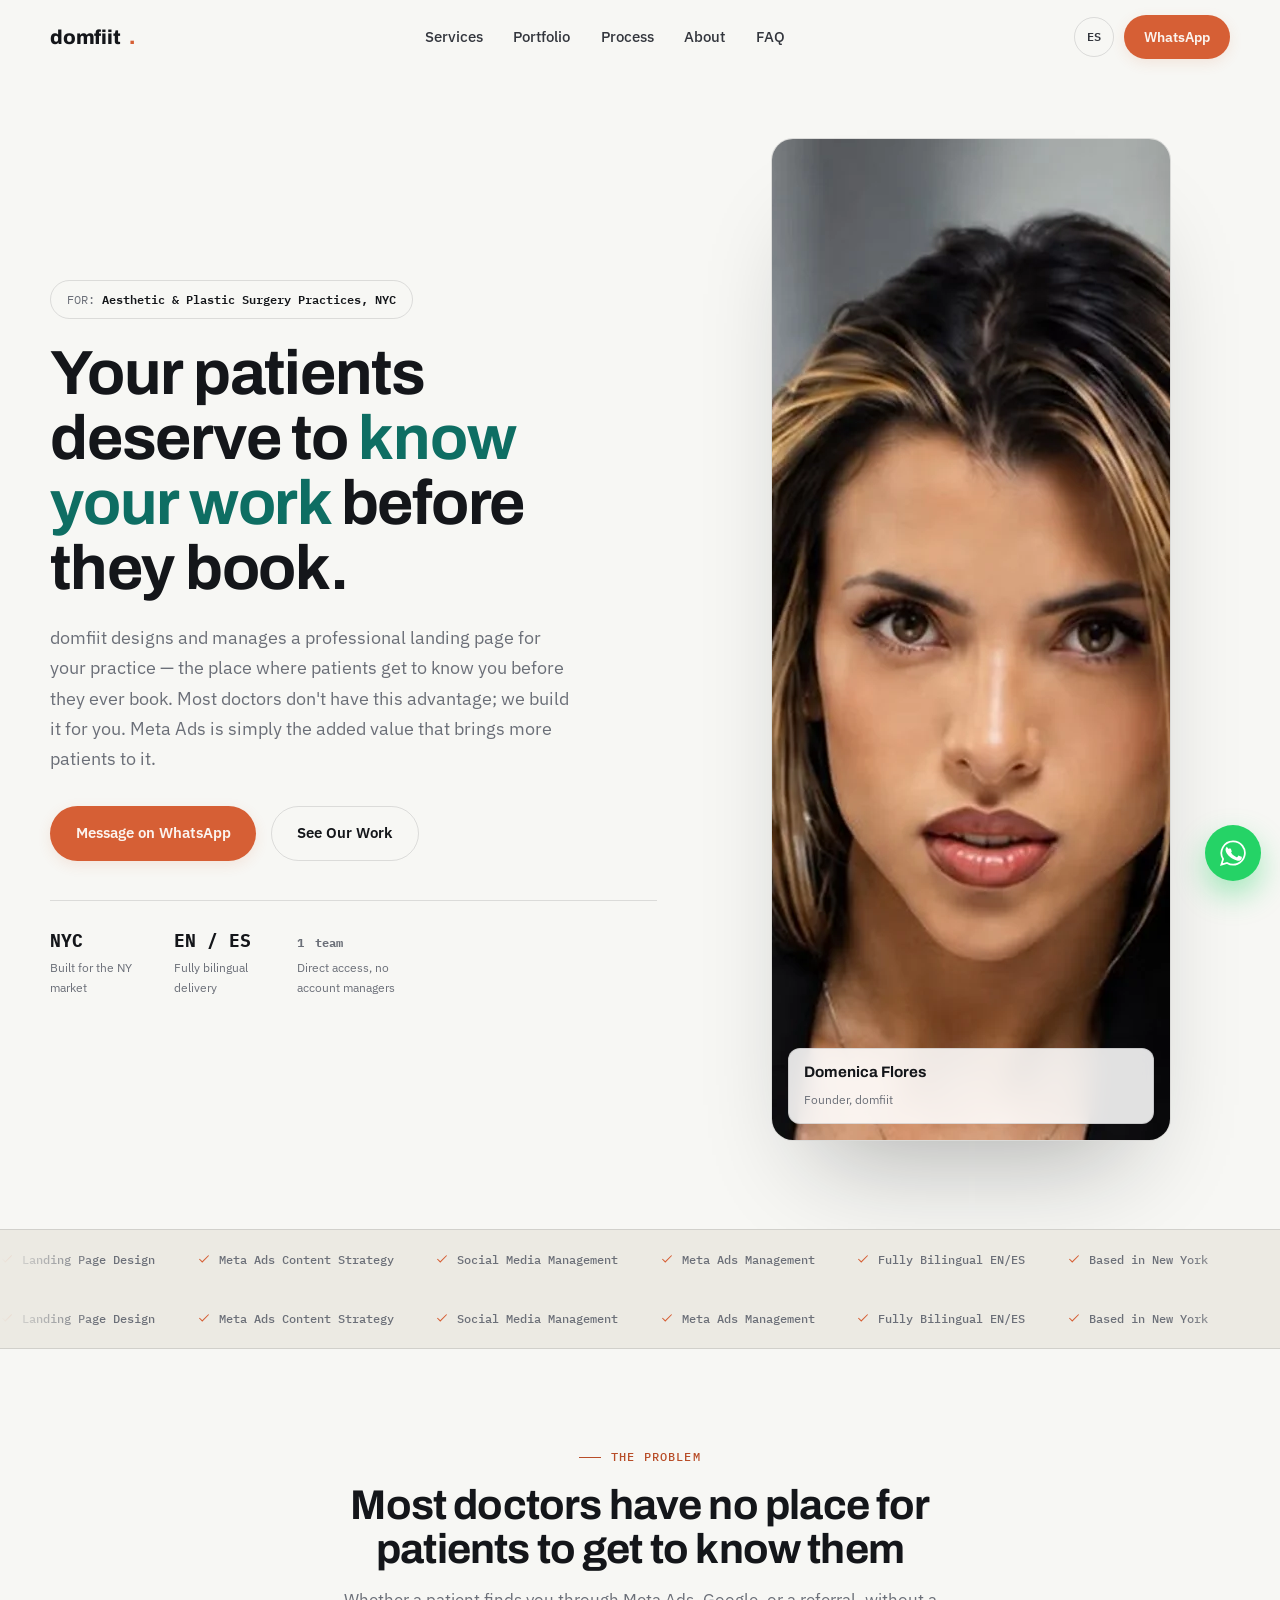
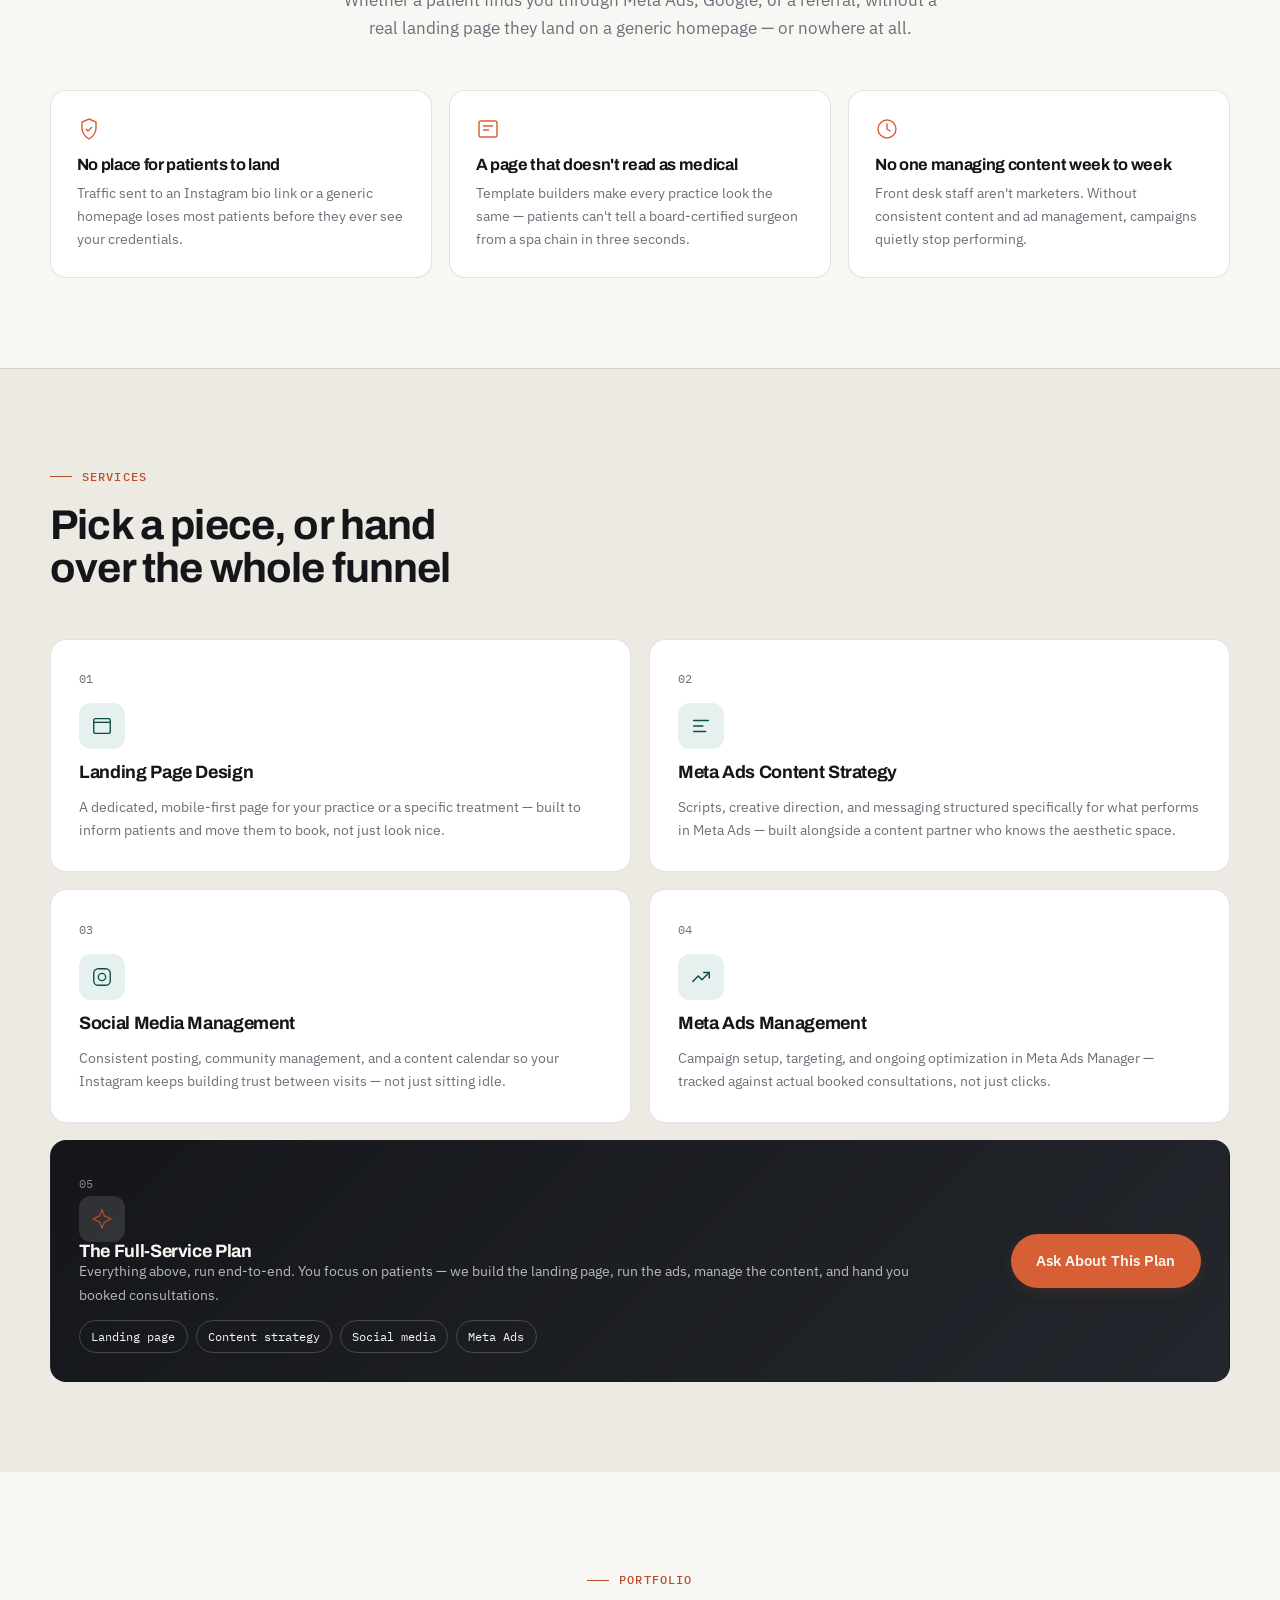
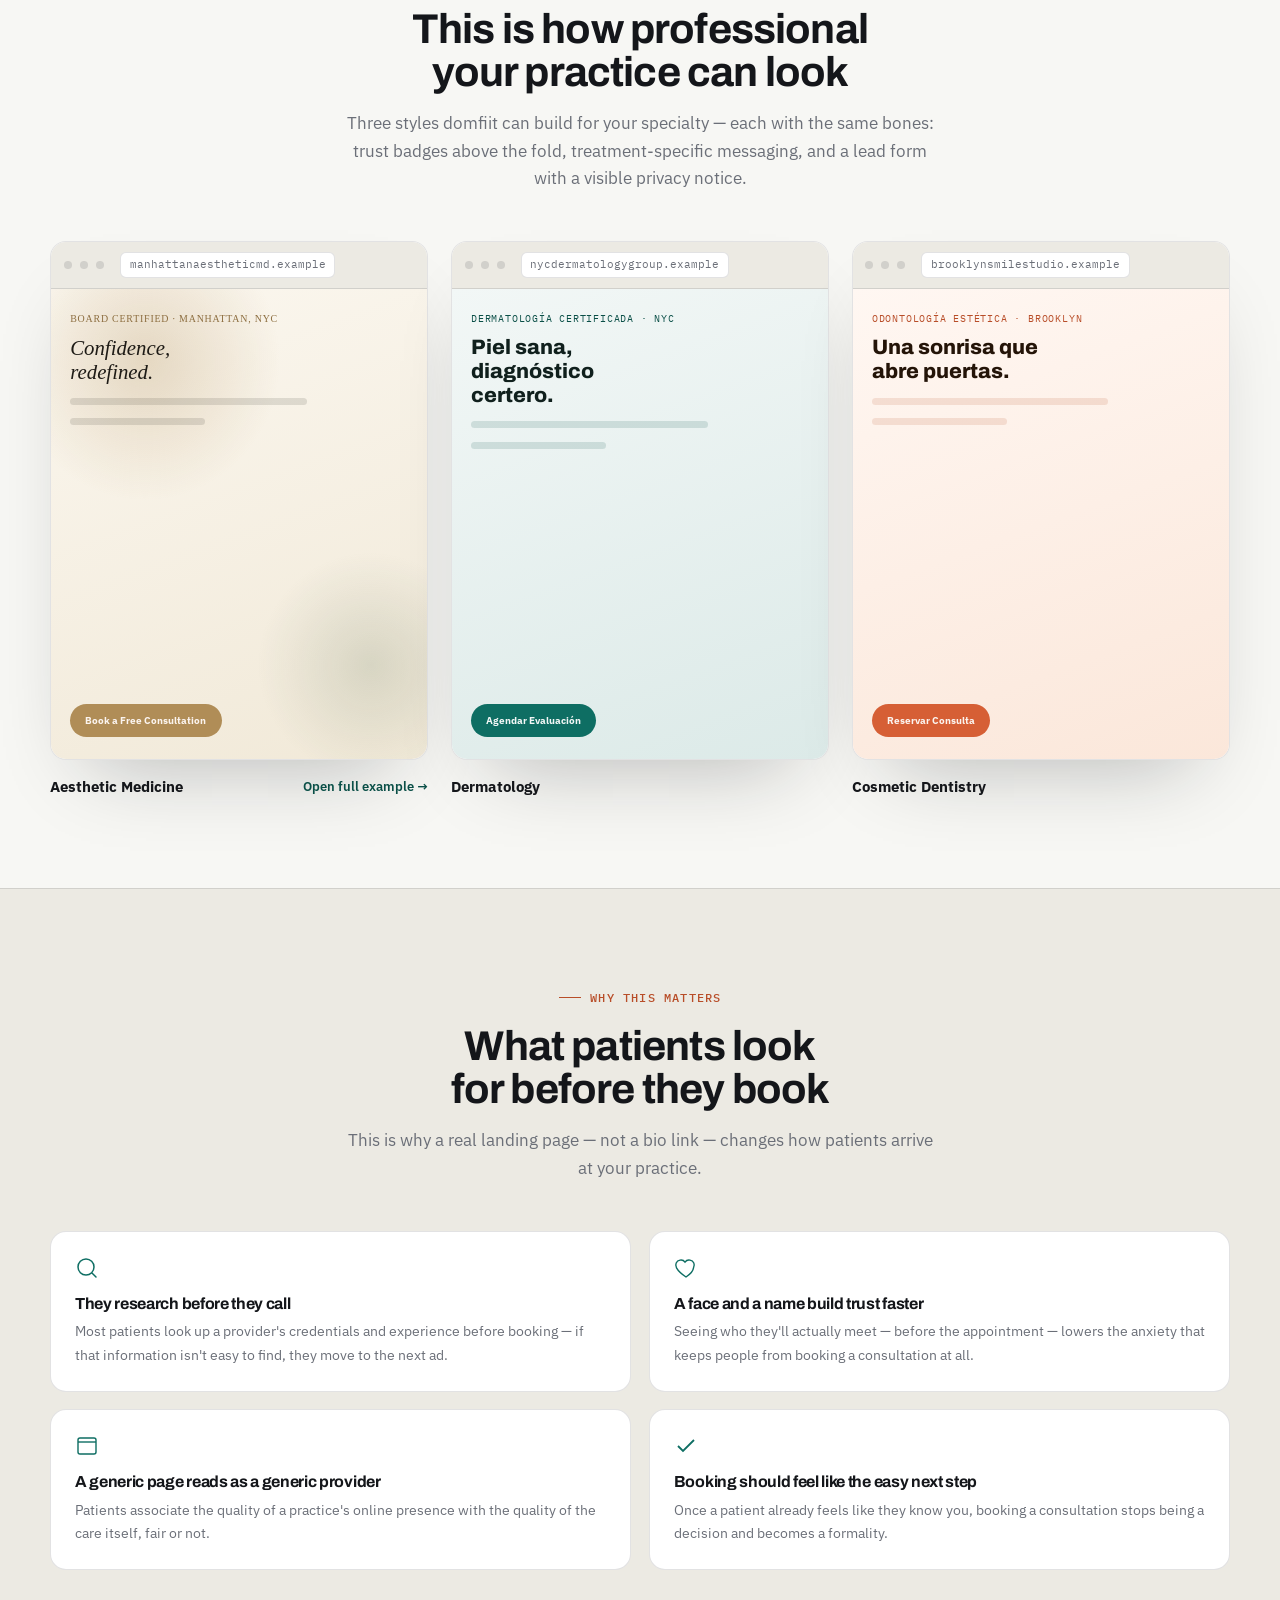
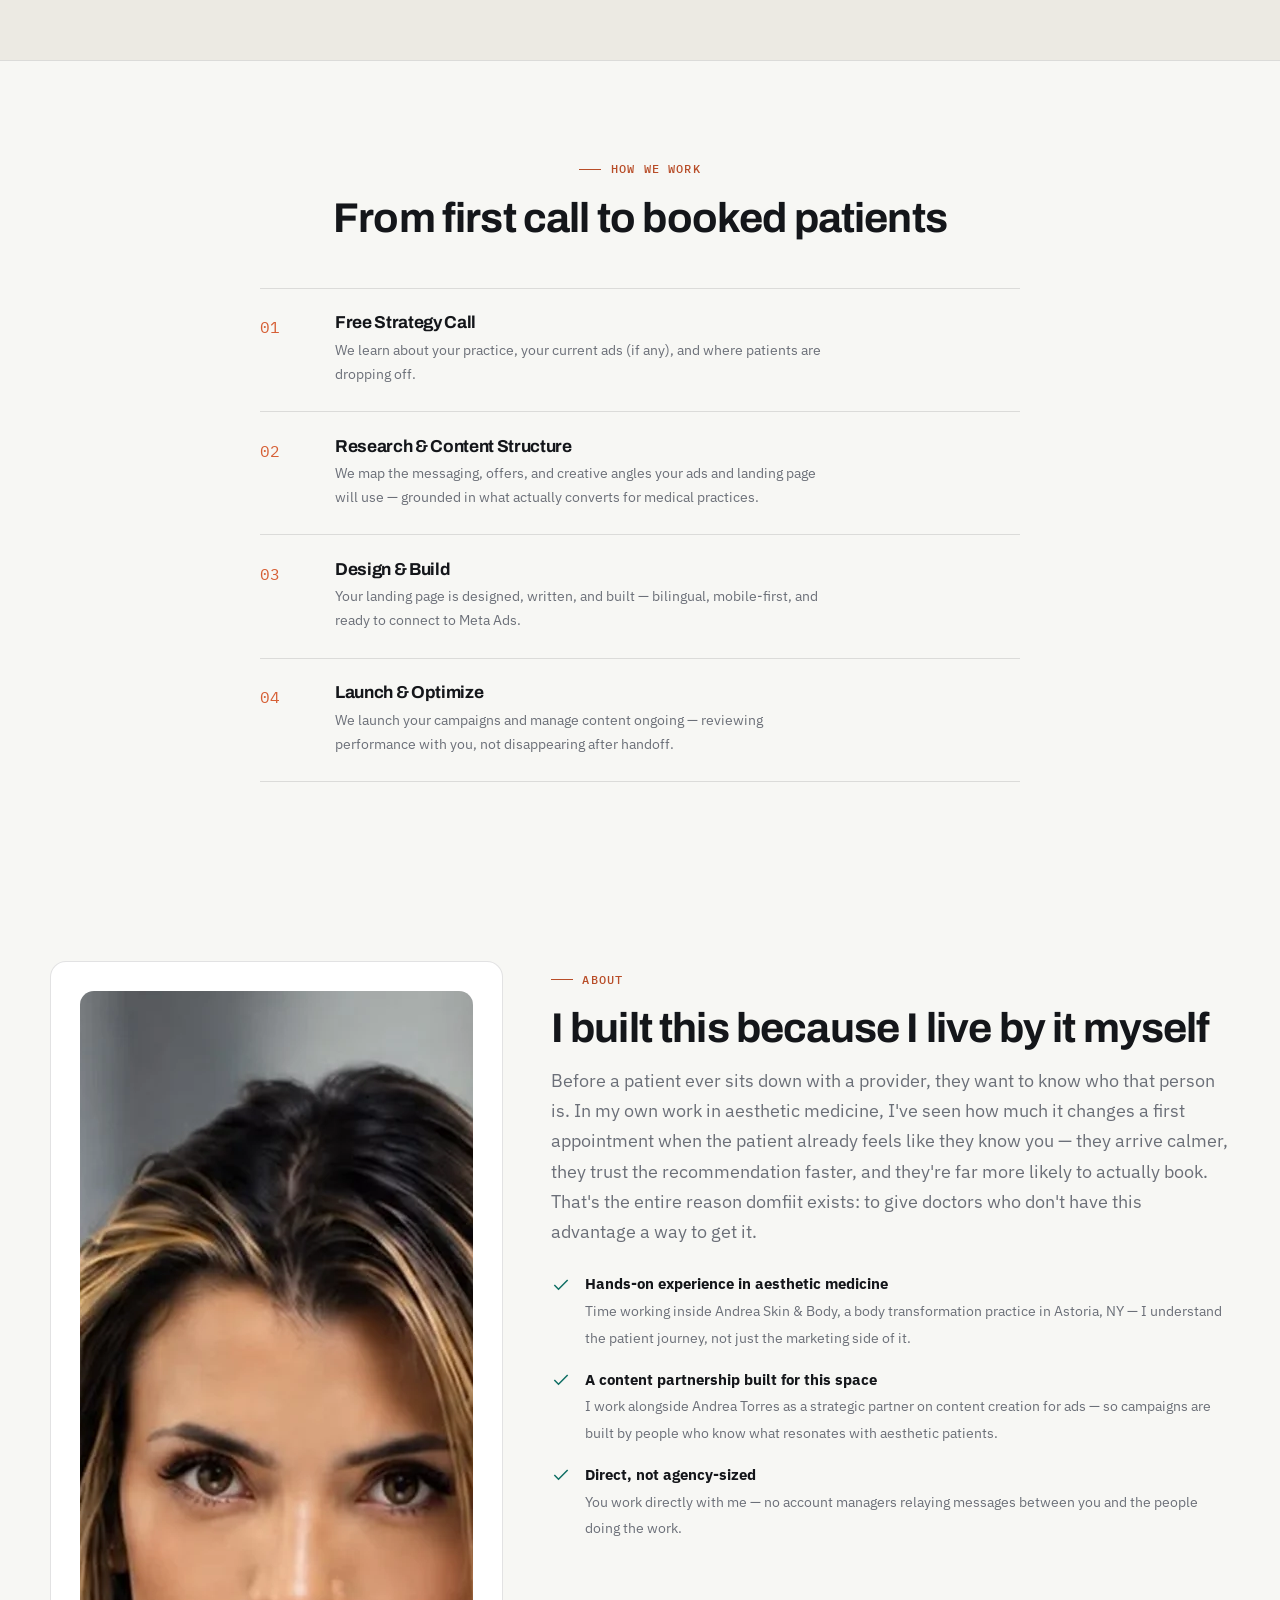
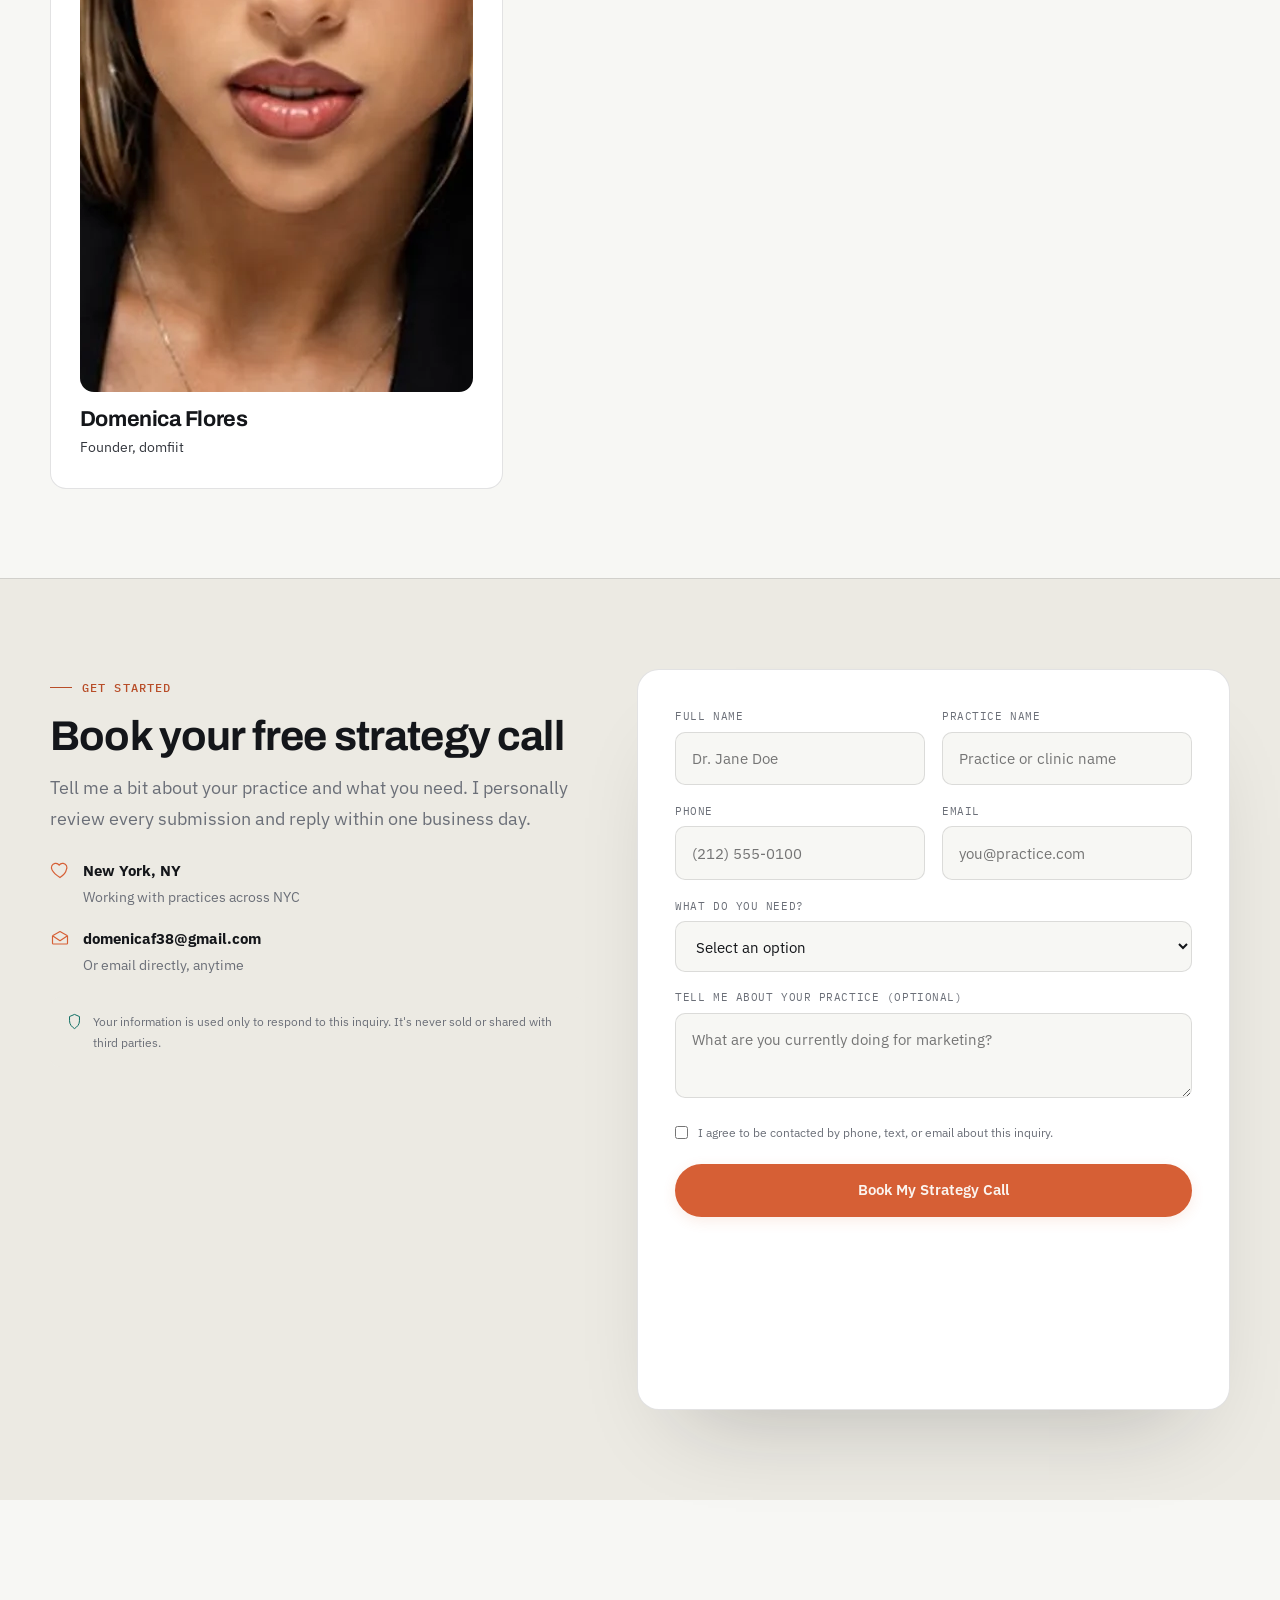
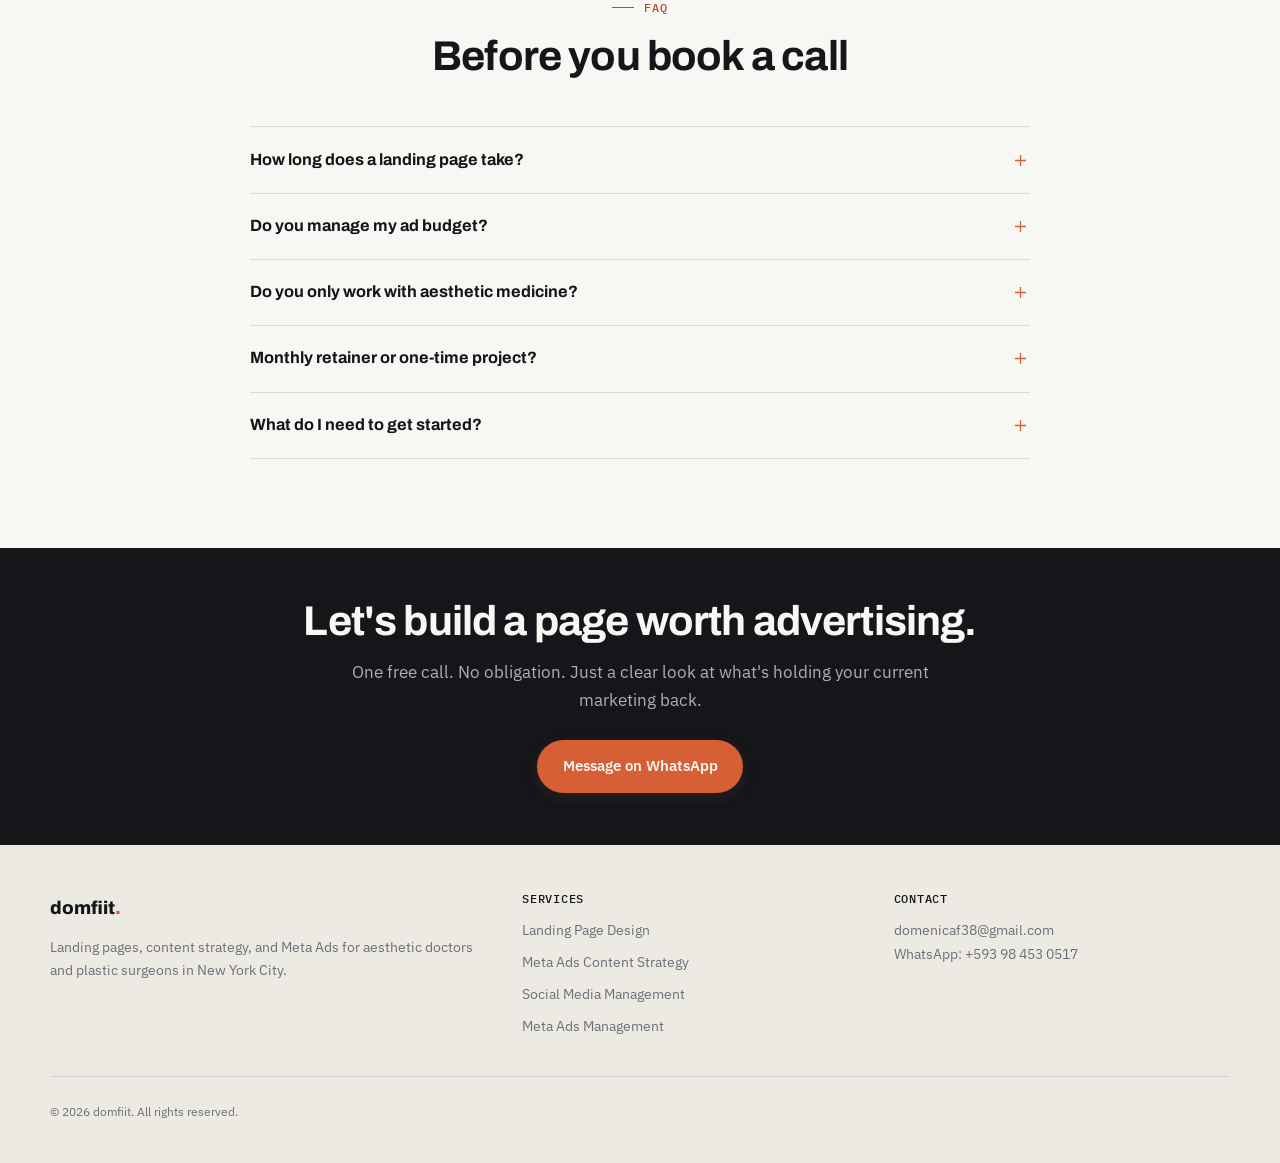
==== commit 7745c4d0: "Refine domfiit landing page: patient-first messaging, real photo, WhatsApp CTAs - Hero and services " ====
--- a/domfiit/index.html
+++ b/domfiit/index.html
@@ -21,15 +21,15 @@
     <a href="#top" class="brand">domfiit<span class="brand-dot">.</span></a>
     <nav class="nav-links" aria-label="Primary">
       <a class="nav-link" href="#services"><span class="i18n-en">Services</span><span class="i18n-es" hidden>Servicios</span></a>
-      <a class="nav-link" href="#case-study"><span class="i18n-en">Case Study</span><span class="i18n-es" hidden>Caso de Estudio</span></a>
+      <a class="nav-link" href="#portfolio"><span class="i18n-en">Portfolio</span><span class="i18n-es" hidden>Portafolio</span></a>
       <a class="nav-link" href="#process"><span class="i18n-en">Process</span><span class="i18n-es" hidden>Proceso</span></a>
       <a class="nav-link" href="#about"><span class="i18n-en">About</span><span class="i18n-es" hidden>Sobre Mí</span></a>
       <a class="nav-link" href="#faq">FAQ</a>
     </nav>
     <div class="nav-actions">
       <button class="lang-toggle" type="button" data-lang-toggle aria-label="Switch to Spanish">ES</button>
-      <a class="btn btn-coral btn-sm nav-cta" href="#contact">
-        <span class="i18n-en">Book a Call</span><span class="i18n-es" hidden>Agendar Llamada</span>
+      <a class="btn btn-coral btn-sm nav-cta" href="https://wa.me/593984530517?text=Hola%20Domenica%2C%20vi%20tu%20p%C3%A1gina%20domfiit%20y%20quiero%20m%C3%A1s%20informaci%C3%B3n%20sobre%20landing%20pages%20para%20mi%20consultorio." target="_blank" rel="noopener">
+        <span class="i18n-en">WhatsApp</span><span class="i18n-es" hidden>WhatsApp</span>
       </a>
       <button class="hamburger" type="button" data-menu-toggle aria-expanded="false" aria-controls="nav-mobile" aria-label="Menu">
         <span></span><span></span><span></span>
@@ -40,12 +40,12 @@
 
 <div class="nav-mobile" id="nav-mobile" data-nav-mobile aria-hidden="true">
   <a class="nav-mobile-link" href="#services"><span class="i18n-en">Services</span><span class="i18n-es" hidden>Servicios</span></a>
-  <a class="nav-mobile-link" href="#case-study"><span class="i18n-en">Case Study</span><span class="i18n-es" hidden>Caso de Estudio</span></a>
+  <a class="nav-mobile-link" href="#portfolio"><span class="i18n-en">Portfolio</span><span class="i18n-es" hidden>Portafolio</span></a>
   <a class="nav-mobile-link" href="#process"><span class="i18n-en">Process</span><span class="i18n-es" hidden>Proceso</span></a>
   <a class="nav-mobile-link" href="#about"><span class="i18n-en">About</span><span class="i18n-es" hidden>Sobre Mí</span></a>
   <a class="nav-mobile-link" href="#faq">FAQ</a>
   <div class="nav-mobile-foot">
-    <a class="btn btn-coral btn-block" href="#contact"><span class="i18n-en">Book a Call</span><span class="i18n-es" hidden>Agendar Llamada</span></a>
+    <a class="btn btn-coral btn-block" href="https://wa.me/593984530517?text=Hola%20Domenica%2C%20vi%20tu%20p%C3%A1gina%20domfiit%20y%20quiero%20m%C3%A1s%20informaci%C3%B3n%20sobre%20landing%20pages%20para%20mi%20consultorio." target="_blank" rel="noopener"><span class="i18n-en">Message on WhatsApp</span><span class="i18n-es" hidden>Escríbenos por WhatsApp</span></a>
   </div>
 </div>
 
@@ -61,19 +61,19 @@
             <span class="i18n-es" hidden>PARA: <b>Consultorios de Estética y Cirugía Plástica, NYC</b></span>
           </div>
           <h1 class="hero-title">
-            <span class="i18n-en">Your ad spend deserves a landing page that actually <em>converts</em>.</span>
-            <span class="i18n-es" hidden>Tu inversión en anuncios merece una landing page que sí <em>convierta</em>.</span>
+            <span class="i18n-en">Your patients deserve to <em>know your work</em> before they book.</span>
+            <span class="i18n-es" hidden>Tus pacientes merecen <em>conocer tu trabajo</em> antes de agendar.</span>
           </h1>
           <p class="hero-sub lead">
-            <span class="i18n-en">domfiit designs and manages the landing pages, content, and Meta Ads campaigns that turn clicks from your practice's ads into booked consultations — built specifically for NY doctors.</span>
-            <span class="i18n-es" hidden>domfiit diseña y gestiona las landing pages, el contenido y las campañas de Meta Ads que convierten los clics de tus anuncios en consultas agendadas — hecho específicamente para médicos en NY.</span>
+            <span class="i18n-en">domfiit designs and manages a professional landing page for your practice — the place where patients get to know you before they ever book. Most doctors don't have this advantage; we build it for you. Meta Ads is simply the added value that brings more patients to it.</span>
+            <span class="i18n-es" hidden>domfiit diseña y gestiona una página profesional para tu consultorio — el lugar donde tus pacientes te conocen antes de agendar una cita. La mayoría de los médicos no tiene esta ventaja; nosotros te la damos. La pauta en Meta Ads es solo el valor agregado que lleva más pacientes hasta ahí.</span>
           </p>
           <div class="hero-cta-row">
-            <a class="btn btn-coral" href="#contact">
-              <span class="i18n-en">Book a Strategy Call</span><span class="i18n-es" hidden>Agendar Llamada Estratégica</span>
+            <a class="btn btn-coral" href="https://wa.me/593984530517?text=Hola%20Domenica%2C%20vi%20tu%20p%C3%A1gina%20domfiit%20y%20quiero%20m%C3%A1s%20informaci%C3%B3n%20sobre%20landing%20pages%20para%20mi%20consultorio." target="_blank" rel="noopener">
+              <span class="i18n-en">Message on WhatsApp</span><span class="i18n-es" hidden>Escríbenos por WhatsApp</span>
             </a>
-            <a class="btn btn-ghost" href="#case-study">
-              <span class="i18n-en">See a Case Study</span><span class="i18n-es" hidden>Ver un Caso de Estudio</span>
+            <a class="btn btn-ghost" href="#portfolio">
+              <span class="i18n-en">See Our Work</span><span class="i18n-es" hidden>Ver Nuestro Trabajo</span>
             </a>
           </div>
           <div class="hero-facts">
@@ -93,37 +93,11 @@
         </div>
 
         <div data-reveal>
-          <div class="funnel">
-            <div class="funnel-label i18n-en">The funnel we build for you</div>
-            <div class="funnel-label i18n-es" hidden>El embudo que construimos para ti</div>
-            <div class="funnel-row">
-              <div class="funnel-node">
-                <svg viewBox="0 0 24 24" fill="none" aria-hidden="true"><rect x="2" y="3" width="20" height="18" rx="4" stroke="currentColor" stroke-width="1.5"/><path d="M7 8h10M7 12h6" stroke="currentColor" stroke-width="1.5" stroke-linecap="round"/></svg>
-                <strong>Meta Ad</strong>
-                <span class="i18n-en">Instagram / Facebook</span><span class="i18n-es" hidden>Instagram / Facebook</span>
-              </div>
-              <svg class="funnel-arrow" viewBox="0 0 20 14" fill="none" aria-hidden="true"><path d="M1 7h16M12 1l6 6-6 6" stroke="currentColor" stroke-width="1.6"/></svg>
-              <div class="funnel-node">
-                <svg viewBox="0 0 24 24" fill="none" aria-hidden="true"><rect x="3" y="4" width="18" height="16" rx="2" stroke="currentColor" stroke-width="1.5"/><path d="M3 8h18" stroke="currentColor" stroke-width="1.5"/></svg>
-                <strong><span class="i18n-en">Landing Page</span><span class="i18n-es" hidden>Landing Page</span></strong>
-                <span class="i18n-en">Built by domfiit</span><span class="i18n-es" hidden>Construida por domfiit</span>
-              </div>
-              <svg class="funnel-arrow" viewBox="0 0 20 14" fill="none" aria-hidden="true"><path d="M1 7h16M12 1l6 6-6 6" stroke="currentColor" stroke-width="1.6"/></svg>
-              <div class="funnel-node">
-                <svg viewBox="0 0 24 24" fill="none" aria-hidden="true"><rect x="3" y="4" width="18" height="17" rx="2" stroke="currentColor" stroke-width="1.5"/><path d="M3 9h18M8 2v4M16 2v4" stroke="currentColor" stroke-width="1.5"/></svg>
-                <strong><span class="i18n-en">Booked Call</span><span class="i18n-es" hidden>Cita Agendada</span></strong>
-                <span class="i18n-en">Real patient</span><span class="i18n-es" hidden>Paciente real</span>
-              </div>
-            </div>
-            <span class="funnel-pulse" aria-hidden="true"></span>
-            <div class="funnel-result">
-              <svg viewBox="0 0 24 24" fill="none" aria-hidden="true"><path d="M5 13l4 4L19 7" stroke="currentColor" stroke-width="2" stroke-linecap="round" stroke-linejoin="round"/></svg>
-              <div>
-                <strong class="i18n-en">No more clicks that go nowhere</strong>
-                <strong class="i18n-es" hidden>Sin más clics que no llevan a nada</strong>
-                <span class="i18n-en">Every part of the funnel works together</span>
-                <span class="i18n-es" hidden>Cada parte del embudo trabaja en conjunto</span>
-              </div>
+          <div class="hero-photo-card">
+            <img src="assets/domenica-photo.webp" alt="Domenica Flores, founder of domfiit" width="900" height="1001" fetchpriority="high">
+            <div class="hero-photo-caption">
+              <strong>Domenica Flores</strong>
+              <span class="i18n-en">Founder, domfiit</span><span class="i18n-es" hidden>Fundadora, domfiit</span>
             </div>
           </div>
         </div>
@@ -150,15 +124,15 @@
     <div class="container">
       <div class="section-head section-head--center">
         <span class="kicker"><span class="i18n-en">The Problem</span><span class="i18n-es" hidden>El Problema</span></span>
-        <h2 class="i18n-en">Most doctor ads point to the wrong place</h2>
-        <h2 class="i18n-es" hidden>La mayoría de los anuncios de médicos apuntan al lugar equivocado</h2>
-        <p class="section-lede i18n-en">Paying for Meta Ads without a page built to convert is the most common — and most expensive — mistake in medical marketing.</p>
-        <p class="section-lede i18n-es" hidden>Pautar en Meta Ads sin una página diseñada para convertir es el error más común — y más costoso — en marketing médico.</p>
+        <h2 class="i18n-en">Most doctors have no place for patients to get to know them</h2>
+        <h2 class="i18n-es" hidden>La mayoría de los médicos no tiene un lugar donde los pacientes puedan conocerlos</h2>
+        <p class="section-lede i18n-en">Whether a patient finds you through Meta Ads, Google, or a referral, without a real landing page they land on a generic homepage — or nowhere at all.</p>
+        <p class="section-lede i18n-es" hidden>Ya sea que un paciente te encuentre por Meta Ads, Google o una recomendación, sin una landing page real termina en una página genérica — o en ningún lado.</p>
       </div>
       <div class="problem-grid">
         <div class="problem-card" data-reveal>
           <svg viewBox="0 0 24 24" fill="none"><path d="M12 2l7 3v6c0 5-3 8.5-7 11-4-2.5-7-6-7-11V5l7-3z" stroke="currentColor" stroke-width="1.4"/><path d="M9 12l2 2 4-4" stroke="currentColor" stroke-width="1.4"/></svg>
-          <h3><span class="i18n-en">Ads with no home to land on</span><span class="i18n-es" hidden>Anuncios sin un lugar de aterrizaje</span></h3>
+          <h3><span class="i18n-en">No place for patients to land</span><span class="i18n-es" hidden>Ningún lugar donde aterricen los pacientes</span></h3>
           <p><span class="i18n-en">Traffic sent to an Instagram bio link or a generic homepage loses most patients before they ever see your credentials.</span><span class="i18n-es" hidden>El tráfico enviado al link de la bio de Instagram o a una página genérica pierde a la mayoría de los pacientes antes de que vean tus credenciales.</span></p>
         </div>
         <div class="problem-card" data-reveal>
@@ -232,17 +206,25 @@
     </div>
   </section>
 
-  <!-- ============ CASE STUDY ============ -->
-  <section class="section" id="case-study">
-    <div class="container">
-      <div class="case-wrap">
-        <div data-reveal>
+  <!-- ============ PORTFOLIO ============ -->
+  <section class="section" id="portfolio">
+    <div class="container">
+      <div class="section-head section-head--center">
+        <span class="kicker"><span class="i18n-en">Portfolio</span><span class="i18n-es" hidden>Portafolio</span></span>
+        <h2><span class="i18n-en">This is how professional your practice can look</span><span class="i18n-es" hidden>Así de profesional puede verse tu consultorio</span></h2>
+        <p class="section-lede">
+          <span class="i18n-en">Three styles domfiit can build for your specialty — each with the same bones: trust badges above the fold, treatment-specific messaging, and a lead form with a visible privacy notice.</span>
+          <span class="i18n-es" hidden>Tres estilos que domfiit puede construir para tu especialidad — todos con la misma base: insignias de confianza desde el primer scroll, mensajes específicos por tratamiento, y un formulario con aviso de privacidad visible.</span>
+        </p>
+      </div>
+      <div class="portfolio-grid">
+        <div class="portfolio-card" data-reveal>
           <div class="browser-frame">
             <div class="browser-chrome">
               <span class="browser-dot"></span><span class="browser-dot"></span><span class="browser-dot"></span>
               <span class="browser-url">manhattanaestheticmd.example</span>
             </div>
-            <div class="case-mock">
+            <div class="case-mock case-mock--gold">
               <div class="case-mock-kicker">Board Certified · Manhattan, NYC</div>
               <div class="case-mock-title">Confidence, redefined.</div>
               <div class="case-mock-bar"></div>
@@ -250,29 +232,93 @@
               <div class="case-mock-cta">Book a Free Consultation</div>
             </div>
           </div>
-        </div>
-        <div class="case-info" data-reveal>
-          <span class="kicker"><span class="i18n-en">Case Study</span><span class="i18n-es" hidden>Caso de Estudio</span></span>
-          <h2><span class="i18n-en">Built for an aesthetic &amp; plastic surgery practice</span><span class="i18n-es" hidden>Construida para un consultorio de estética y cirugía plástica</span></h2>
-          <p class="lead" style="margin-top:.8rem">
-            <span class="i18n-en">This is the structure and depth of landing page domfiit builds for NY doctors — trust badges above the fold, treatment-specific messaging, an honest process timeline instead of stock "before/after" photos, and a lead form with a visible privacy notice.</span>
-            <span class="i18n-es" hidden>Esta es la estructura y profundidad de landing page que domfiit construye para médicos en NY — insignias de confianza desde el primer scroll, mensajes específicos por tratamiento, un proceso honesto en vez de fotos genéricas de "antes/después", y un formulario con aviso de privacidad visible.</span>
-          </p>
-          <div class="case-stats">
-            <div class="case-stat"><b>EN / ES</b><span class="i18n-en">Bilingual by default</span><span class="i18n-es" hidden>Bilingüe por defecto</span></div>
-            <div class="case-stat"><b class="num">5</b><span class="i18n-en">Sections built to convert</span><span class="i18n-es" hidden>Secciones diseñadas para convertir</span></div>
-          </div>
-          <a class="btn btn-ghost" style="margin-top:1.6rem" href="../ny-doctors/index.html" target="_blank" rel="noopener">
-            <span class="i18n-en">Open the full case study</span><span class="i18n-es" hidden>Abrir el caso de estudio completo</span>
-            <svg viewBox="0 0 24 24" fill="none"><path d="M7 17L17 7M9 7h8v8" stroke="currentColor" stroke-width="1.6" stroke-linecap="round" stroke-linejoin="round"/></svg>
-          </a>
+          <div class="portfolio-caption">
+            <strong><span class="i18n-en">Aesthetic Medicine</span><span class="i18n-es" hidden>Medicina Estética</span></strong>
+            <a href="../ny-doctors/index.html" target="_blank" rel="noopener">
+              <span class="i18n-en">Open full example</span><span class="i18n-es" hidden>Ver ejemplo completo</span> →
+            </a>
+          </div>
+        </div>
+
+        <div class="portfolio-card" data-reveal>
+          <div class="browser-frame">
+            <div class="browser-chrome">
+              <span class="browser-dot"></span><span class="browser-dot"></span><span class="browser-dot"></span>
+              <span class="browser-url">nycdermatologygroup.example</span>
+            </div>
+            <div class="case-mock case-mock--clinical">
+              <div class="case-mock-kicker">Dermatología Certificada · NYC</div>
+              <div class="case-mock-title">Piel sana, diagnóstico certero.</div>
+              <div class="case-mock-bar"></div>
+              <div class="case-mock-bar short"></div>
+              <div class="case-mock-cta">Agendar Evaluación</div>
+            </div>
+          </div>
+          <div class="portfolio-caption">
+            <strong><span class="i18n-en">Dermatology</span><span class="i18n-es" hidden>Dermatología</span></strong>
+          </div>
+        </div>
+
+        <div class="portfolio-card" data-reveal>
+          <div class="browser-frame">
+            <div class="browser-chrome">
+              <span class="browser-dot"></span><span class="browser-dot"></span><span class="browser-dot"></span>
+              <span class="browser-url">brooklynsmilestudio.example</span>
+            </div>
+            <div class="case-mock case-mock--mint">
+              <div class="case-mock-kicker">Odontología Estética · Brooklyn</div>
+              <div class="case-mock-title">Una sonrisa que abre puertas.</div>
+              <div class="case-mock-bar"></div>
+              <div class="case-mock-bar short"></div>
+              <div class="case-mock-cta">Reservar Consulta</div>
+            </div>
+          </div>
+          <div class="portfolio-caption">
+            <strong><span class="i18n-en">Cosmetic Dentistry</span><span class="i18n-es" hidden>Odontología Estética</span></strong>
+          </div>
+        </div>
+      </div>
+    </div>
+  </section>
+
+  <!-- ============ WHY THIS MATTERS ============ -->
+  <section class="section section--rule" style="background:var(--bg-2)">
+    <div class="container">
+      <div class="section-head section-head--center">
+        <span class="kicker"><span class="i18n-en">Why This Matters</span><span class="i18n-es" hidden>Por Qué Esto Importa</span></span>
+        <h2><span class="i18n-en">What patients look for before they book</span><span class="i18n-es" hidden>Lo que buscan los pacientes antes de agendar</span></h2>
+        <p class="section-lede">
+          <span class="i18n-en">This is why a real landing page — not a bio link — changes how patients arrive at your practice.</span>
+          <span class="i18n-es" hidden>Por eso una landing page real — y no un link de bio — cambia cómo llegan los pacientes a tu consultorio.</span>
+        </p>
+      </div>
+      <div class="insight-grid">
+        <div class="insight-card" data-reveal>
+          <svg viewBox="0 0 24 24" fill="none"><path d="M11 19a8 8 0 100-16 8 8 0 000 16zM21 21l-4.3-4.3" stroke="currentColor" stroke-width="1.5" stroke-linecap="round"/></svg>
+          <h3><span class="i18n-en">They research before they call</span><span class="i18n-es" hidden>Investigan antes de llamar</span></h3>
+          <p><span class="i18n-en">Most patients look up a provider's credentials and experience before booking — if that information isn't easy to find, they move to the next ad.</span><span class="i18n-es" hidden>La mayoría de los pacientes busca las credenciales y la experiencia del médico antes de agendar — si esa información no es fácil de encontrar, pasan al siguiente anuncio.</span></p>
+        </div>
+        <div class="insight-card" data-reveal>
+          <svg viewBox="0 0 24 24" fill="none"><path d="M12 21s-7-4.6-9.5-9.1C.6 8.4 2.4 4.8 6 4.1c2-.4 3.9.4 5 2 1.1-1.6 3-2.4 5-2 3.6.7 5.4 4.3 3.5 7.8C19 16.4 12 21 12 21z" stroke="currentColor" stroke-width="1.4"/></svg>
+          <h3><span class="i18n-en">A face and a name build trust faster</span><span class="i18n-es" hidden>Un rostro y un nombre generan confianza más rápido</span></h3>
+          <p><span class="i18n-en">Seeing who they'll actually meet — before the appointment — lowers the anxiety that keeps people from booking a consultation at all.</span><span class="i18n-es" hidden>Ver a quién van a conocer realmente — antes de la cita — reduce la ansiedad que evita que muchas personas agenden una consulta.</span></p>
+        </div>
+        <div class="insight-card" data-reveal>
+          <svg viewBox="0 0 24 24" fill="none"><rect x="3" y="4" width="18" height="16" rx="2" stroke="currentColor" stroke-width="1.4"/><path d="M3 8h18" stroke="currentColor" stroke-width="1.4"/></svg>
+          <h3><span class="i18n-en">A generic page reads as a generic provider</span><span class="i18n-es" hidden>Una página genérica se lee como un médico genérico</span></h3>
+          <p><span class="i18n-en">Patients associate the quality of a practice's online presence with the quality of the care itself, fair or not.</span><span class="i18n-es" hidden>Los pacientes asocian la calidad de la presencia en línea de un consultorio con la calidad del cuidado mismo, sea justo o no.</span></p>
+        </div>
+        <div class="insight-card" data-reveal>
+          <svg viewBox="0 0 24 24" fill="none"><path d="M4 12l5 5L20 6" stroke="currentColor" stroke-width="1.8"/></svg>
+          <h3><span class="i18n-en">Booking should feel like the easy next step</span><span class="i18n-es" hidden>Agendar debería sentirse como el siguiente paso obvio</span></h3>
+          <p><span class="i18n-en">Once a patient already feels like they know you, booking a consultation stops being a decision and becomes a formality.</span><span class="i18n-es" hidden>Cuando un paciente ya siente que te conoce, agendar una consulta deja de ser una decisión y se vuelve una formalidad.</span></p>
         </div>
       </div>
     </div>
   </section>
 
   <!-- ============ PROCESS ============ -->
-  <section class="section section--rule" id="process" style="background:var(--bg-2)">
+  <section class="section section--rule" id="process">
     <div class="container container--narrow">
       <div class="section-head section-head--center">
         <span class="kicker"><span class="i18n-en">How We Work</span><span class="i18n-es" hidden>Cómo Trabajamos</span></span>
@@ -317,23 +363,27 @@
     <div class="container">
       <div class="about-wrap">
         <div class="about-card" data-reveal>
-          <div class="about-avatar">DF</div>
-          <h3><span class="i18n-en">Domenica Flores</span><span class="i18n-es" hidden>Domenica Flores</span></h3>
-          <p style="margin-top:.4rem;font-size:.9rem">
+          <img class="about-photo" src="assets/domenica-photo.webp" alt="Domenica Flores" width="900" height="1001" loading="lazy">
+          <h3 style="margin-top:1rem"><span class="i18n-en">Domenica Flores</span><span class="i18n-es" hidden>Domenica Flores</span></h3>
+          <p style="margin-top:.3rem;font-size:.9rem">
             <span class="i18n-en">Founder, domfiit</span><span class="i18n-es" hidden>Fundadora, domfiit</span>
           </p>
         </div>
         <div data-reveal>
           <span class="kicker"><span class="i18n-en">About</span><span class="i18n-es" hidden>Sobre Mí</span></span>
-          <h2><span class="i18n-en">I've worked inside the business I now market for</span><span class="i18n-es" hidden>He trabajado dentro del negocio que ahora ayudo a promocionar</span></h2>
+          <h2><span class="i18n-en">I built this because I live by it myself</span><span class="i18n-es" hidden>Construí esto porque yo misma vivo así en mi profesión</span></h2>
+          <p class="lead" style="margin-top:.9rem">
+            <span class="i18n-en">Before a patient ever sits down with a provider, they want to know who that person is. In my own work in aesthetic medicine, I've seen how much it changes a first appointment when the patient already feels like they know you — they arrive calmer, they trust the recommendation faster, and they're far more likely to actually book. That's the entire reason domfiit exists: to give doctors who don't have this advantage a way to get it.</span>
+            <span class="i18n-es" hidden>Antes de que un paciente se siente frente a un profesional, quiere saber quién es esa persona. En mi propio trabajo en medicina estética he visto cuánto cambia una primera cita cuando el paciente ya siente que te conoce — llega más tranquilo, confía más rápido en la recomendación, y es mucho más probable que agende de verdad. Por eso existe domfiit: para darles a los médicos que no tienen esta ventaja, una forma de conseguirla.</span>
+          </p>
           <div class="about-list" style="margin-top:1.6rem">
             <div class="about-item">
               <svg viewBox="0 0 24 24" fill="none"><path d="M4 12l5 5L20 6" stroke="currentColor" stroke-width="1.8"/></svg>
               <div>
                 <strong class="i18n-en">Hands-on experience in aesthetic medicine</strong>
                 <strong class="i18n-es" hidden>Experiencia práctica en medicina estética</strong>
-                <span class="i18n-en">Time working inside Andrea Skin &amp; Body, a body transformation practice in Astoria, NY — I understand the patient journey, not just the ad metrics.</span>
-                <span class="i18n-es" hidden>Experiencia trabajando dentro de Andrea Skin &amp; Body, un consultorio de transformación corporal en Astoria, NY — entiendo el recorrido del paciente, no solo las métricas del anuncio.</span>
+                <span class="i18n-en">Time working inside Andrea Skin &amp; Body, a body transformation practice in Astoria, NY — I understand the patient journey, not just the marketing side of it.</span>
+                <span class="i18n-es" hidden>Experiencia trabajando dentro de Andrea Skin &amp; Body, un consultorio de transformación corporal en Astoria, NY — entiendo el recorrido del paciente, no solo el lado del marketing.</span>
               </div>
             </div>
             <div class="about-item">
@@ -382,7 +432,7 @@
             <div class="form-info-item">
               <svg viewBox="0 0 24 24" fill="none"><path d="M3 8l9 6 9-6M3 8v9a1 1 0 001 1h16a1 1 0 001-1V8M3 8l9-5 9 5" stroke="currentColor" stroke-width="1.4" stroke-linejoin="round"/></svg>
               <div>
-                <strong>hello@domfiit.com</strong>
+                <strong>domenicaf38@gmail.com</strong>
                 <span class="i18n-en">Or email directly, anytime</span><span class="i18n-es" hidden>O escribe directamente, cuando quieras</span>
               </div>
             </div>
@@ -527,8 +577,8 @@
         <span class="i18n-en">One free call. No obligation. Just a clear look at what's holding your current marketing back.</span>
         <span class="i18n-es" hidden>Una llamada gratuita. Sin compromiso. Solo una mirada clara a lo que está frenando tu marketing actual.</span>
       </p>
-      <a class="btn btn-coral" style="margin-top:1.6rem" href="#contact">
-        <span class="i18n-en">Book a Strategy Call</span><span class="i18n-es" hidden>Agendar Llamada Estratégica</span>
+      <a class="btn btn-coral" style="margin-top:1.6rem" href="https://wa.me/593984530517?text=Hola%20Domenica%2C%20vi%20tu%20p%C3%A1gina%20domfiit%20y%20quiero%20m%C3%A1s%20informaci%C3%B3n%20sobre%20landing%20pages%20para%20mi%20consultorio." target="_blank" rel="noopener">
+        <span class="i18n-en">Message on WhatsApp</span><span class="i18n-es" hidden>Escríbenos por WhatsApp</span>
       </a>
     </div>
   </section>
@@ -556,8 +606,8 @@
       <div>
         <h4><span class="i18n-en">Contact</span><span class="i18n-es" hidden>Contacto</span></h4>
         <address>
-          <a href="mailto:hello@domfiit.com">hello@domfiit.com</a><br>
-          New York, NY
+          <a href="mailto:domenicaf38@gmail.com">domenicaf38@gmail.com</a><br>
+          <a href="https://wa.me/593984530517" target="_blank" rel="noopener">WhatsApp: +593 98 453 0517</a>
         </address>
       </div>
     </div>
@@ -567,6 +617,9 @@
   </div>
 </footer>
 
+<a class="whatsapp-float" href="https://wa.me/593984530517?text=Hola%20Domenica%2C%20vi%20tu%20p%C3%A1gina%20domfiit%20y%20quiero%20m%C3%A1s%20informaci%C3%B3n%20sobre%20landing%20pages%20para%20mi%20consultorio." target="_blank" rel="noopener" aria-label="WhatsApp">
+  <svg viewBox="0 0 24 24" fill="none" aria-hidden="true"><path d="M12 2a10 10 0 00-8.5 15.2L2 22l4.9-1.5A10 10 0 1012 2z" stroke="currentColor" stroke-width="1.5"/><path d="M8.2 8.6c.2-.5.5-.5.8-.5h.6c.2 0 .4 0 .6.4.2.5.6 1.6.7 1.7.1.1.1.3 0 .5-.1.2-.2.3-.3.4-.2.2-.3.3-.1.6.2.4.9 1.4 1.9 2.3 1.3 1.1 2.3 1.5 2.6 1.6.3.1.5.1.7-.1.2-.2.7-.8.9-1.1.2-.3.4-.2.6-.1.2.1 1.5.7 1.8.8.3.1.4.2.5.3.1.2.1.9-.2 1.7-.3.8-1.7 1.5-2.3 1.6-.6.1-1.3.1-4.4-1.3-3.4-1.6-5.5-4.6-5.7-4.8-.2-.2-1.3-1.8-1.3-3.3 0-1.6.8-2.3 1.1-2.7z" fill="currentColor"/></svg>
+</a>
 <script defer src="main.js?v=20260824"></script>
 </body>
 </html>
--- a/domfiit/styles.css
+++ b/domfiit/styles.css
@@ -207,6 +207,35 @@
 @keyframes funnelPulse { 0% { transform: translateX(0); opacity: 0; } 10% { opacity: 1; } 90% { opacity: 1; } 100% { transform: translateX(220px); opacity: 0; } }
 @media (prefers-reduced-motion: reduce) { .funnel-pulse { animation: none; opacity: 0; } }
 
+/* hero photo card */
+.hero-photo-card {
+  position: relative; max-width: 400px; margin-inline: auto;
+  border-radius: 22px; overflow: hidden; border: 1px solid var(--line);
+  box-shadow: 0 60px 100px -46px rgba(20,22,26,0.32);
+}
+.hero-photo-card img { width: 100%; aspect-ratio: 900/1001; object-fit: cover; }
+.hero-photo-caption {
+  position: absolute; left: 1rem; right: 1rem; bottom: 1rem;
+  background: color-mix(in srgb, var(--surface) 88%, transparent);
+  backdrop-filter: blur(10px); -webkit-backdrop-filter: blur(10px);
+  border: 1px solid var(--line); border-radius: 12px; padding: .7rem .9rem;
+}
+.hero-photo-caption strong { display: block; font-family: var(--display); font-size: .95rem; color: var(--ink); }
+.hero-photo-caption span { font-size: .78rem; color: var(--ink-mute); }
+
+/* about photo */
+.about-photo { width: 100%; aspect-ratio: 900/1001; object-fit: cover; border-radius: 14px; }
+
+/* whatsapp floating button */
+.whatsapp-float {
+  position: fixed; right: 1.2rem; bottom: 1.2rem; z-index: 150;
+  width: 56px; height: 56px; border-radius: 50%; background: #25D366; color: #fff;
+  display: grid; place-items: center; box-shadow: 0 14px 30px rgba(37,211,102,0.4);
+  transition: transform .35s var(--ease-soft);
+}
+.whatsapp-float:hover { transform: translateY(-3px) scale(1.05); }
+.whatsapp-float svg { width: 28px; height: 28px; }
+
 /* =============================================================
    7. Capability marquee
    ============================================================= */
@@ -258,31 +287,58 @@
 .featured-list li { font-size: .78rem; font-family: var(--mono); padding: .35rem .7rem; border: 1px solid rgba(247,247,244,0.2); border-radius: 999px; }
 
 /* =============================================================
-   10. Case study
-   ============================================================= */
-.case-wrap { display: grid; gap: clamp(2rem, 5vw, 3rem); align-items: center; }
-@media (min-width: 960px) { .case-wrap { grid-template-columns: .9fr 1.1fr; } }
-.browser-frame { border-radius: 16px; overflow: hidden; border: 1px solid var(--line); box-shadow: 0 60px 100px -50px rgba(20,22,26,0.35); background: var(--surface); }
-.browser-chrome { display: flex; align-items: center; gap: .5rem; padding: .7rem .9rem; background: var(--bg-2); border-bottom: 1px solid var(--line); }
-.browser-dot { width: 9px; height: 9px; border-radius: 50%; background: var(--line); }
-.browser-url { margin-left: .6rem; font-family: var(--mono); font-size: .72rem; color: var(--ink-mute); background: var(--surface); border: 1px solid var(--line); border-radius: 6px; padding: .25rem .6rem; }
+   10. Portfolio (mockup grid)
+   ============================================================= */
+.portfolio-grid { display: grid; gap: 1.4rem; }
+@media (min-width: 860px) { .portfolio-grid { grid-template-columns: repeat(3, 1fr); } }
+.browser-frame { border-radius: 16px; overflow: hidden; border: 1px solid var(--line); box-shadow: 0 40px 80px -40px rgba(20,22,26,0.3); background: var(--surface); }
+.browser-chrome { display: flex; align-items: center; gap: .5rem; padding: .6rem .8rem; background: var(--bg-2); border-bottom: 1px solid var(--line); }
+.browser-dot { width: 8px; height: 8px; border-radius: 50%; background: var(--line); }
+.browser-url { margin-left: .5rem; font-family: var(--mono); font-size: .68rem; color: var(--ink-mute); background: var(--surface); border: 1px solid var(--line); border-radius: 6px; padding: .2rem .55rem; overflow: hidden; text-overflow: ellipsis; white-space: nowrap; }
 .case-mock {
-  aspect-ratio: 16/11; padding: 1.6rem 1.4rem;
-  background:
-    radial-gradient(60% 50% at 25% 15%, rgba(176,141,87,0.28), transparent 60%),
-    radial-gradient(50% 40% at 85% 80%, rgba(107,123,94,0.2), transparent 60%),
-    linear-gradient(160deg, #FBF7EF 0%, #F1E9D8 100%);
-  display: flex; flex-direction: column; gap: .6rem;
-}
-.case-mock-kicker { font-family: "Georgia", serif; font-size: .68rem; letter-spacing: .08em; text-transform: uppercase; color: #8C6D3F; }
-.case-mock-title { font-family: "Georgia", serif; font-style: italic; font-size: clamp(1.1rem, 2.6vw, 1.6rem); color: #1E1B16; max-width: 12ch; }
-.case-mock-bar { height: 8px; border-radius: 4px; background: rgba(30,27,22,0.12); width: 70%; margin-top: .3rem; }
+  aspect-ratio: 4/5; padding: 1.4rem 1.2rem;
+  display: flex; flex-direction: column; gap: .55rem;
+}
+.case-mock-kicker { font-size: .62rem; letter-spacing: .08em; text-transform: uppercase; }
+.case-mock-title { font-style: italic; font-size: clamp(1rem, 2.2vw, 1.3rem); max-width: 13ch; line-height: 1.15; }
+.case-mock-bar { height: 7px; border-radius: 4px; width: 70%; margin-top: .3rem; }
 .case-mock-bar.short { width: 40%; }
-.case-mock-cta { margin-top: auto; align-self: flex-start; font-size: .7rem; font-weight: 700; color: #FBF4EF; background: #B08D57; padding: .5rem 1rem; border-radius: 999px; }
-.case-info .kicker { margin-bottom: .8rem; }
-.case-stats { display: flex; gap: 1.6rem; margin-top: 1.6rem; flex-wrap: wrap; }
-.case-stat b { display: block; font-family: var(--mono); font-size: 1.3rem; color: var(--teal-deep); }
-.case-stat span { font-size: .76rem; color: var(--ink-mute); }
+.case-mock-cta { margin-top: auto; align-self: flex-start; font-size: .65rem; font-weight: 700; padding: .5rem .95rem; border-radius: 999px; }
+
+.case-mock--gold {
+  background: radial-gradient(60% 50% at 25% 15%, rgba(176,141,87,0.28), transparent 60%), radial-gradient(50% 40% at 85% 80%, rgba(107,123,94,0.2), transparent 60%), linear-gradient(160deg, #FBF7EF 0%, #F1E9D8 100%);
+}
+.case-mock--gold .case-mock-kicker { font-family: "Georgia", serif; color: #8C6D3F; }
+.case-mock--gold .case-mock-title { font-family: "Georgia", serif; color: #1E1B16; }
+.case-mock--gold .case-mock-bar { background: rgba(30,27,22,0.12); }
+.case-mock--gold .case-mock-cta { color: #FBF4EF; background: #B08D57; }
+
+.case-mock--clinical { background: linear-gradient(160deg, #F2F7F6 0%, #DCEAE8 100%); }
+.case-mock--clinical .case-mock-kicker { font-family: var(--mono); color: #0A4F47; }
+.case-mock--clinical .case-mock-title { font-family: var(--display); font-style: normal; font-weight: 800; color: #10201D; }
+.case-mock--clinical .case-mock-bar { background: rgba(10,79,71,0.14); }
+.case-mock--clinical .case-mock-cta { color: #F2F7F6; background: #0E6E63; }
+
+.case-mock--mint { background: linear-gradient(160deg, #FFF7F2 0%, #FBE7DA 100%); }
+.case-mock--mint .case-mock-kicker { font-family: var(--mono); color: #B84D28; }
+.case-mock--mint .case-mock-title { font-family: var(--display); font-style: normal; font-weight: 800; color: #241408; }
+.case-mock--mint .case-mock-bar { background: rgba(184,77,40,0.14); }
+.case-mock--mint .case-mock-cta { color: #FBF4EF; background: #D65F35; }
+
+.portfolio-caption { display: flex; align-items: center; justify-content: space-between; gap: .8rem; padding-top: .9rem; }
+.portfolio-caption strong { font-size: .92rem; color: var(--ink); }
+.portfolio-caption a { font-size: .8rem; font-weight: 600; color: var(--teal-deep); white-space: nowrap; }
+.portfolio-caption a:hover { color: var(--teal); }
+
+/* =============================================================
+   10b. Insight cards
+   ============================================================= */
+.insight-grid { display: grid; gap: 1.1rem; }
+@media (min-width: 720px) { .insight-grid { grid-template-columns: repeat(2, 1fr); } }
+.insight-card { background: var(--surface); border: 1px solid var(--line); border-radius: var(--radius); padding: 1.5rem; }
+.insight-card svg { width: 24px; height: 24px; color: var(--teal); margin-bottom: 1rem; }
+.insight-card h3 { font-size: 1rem; margin-bottom: .5rem; }
+.insight-card p { font-size: .88rem; color: var(--ink-mute); }
 
 /* =============================================================
    11. Process
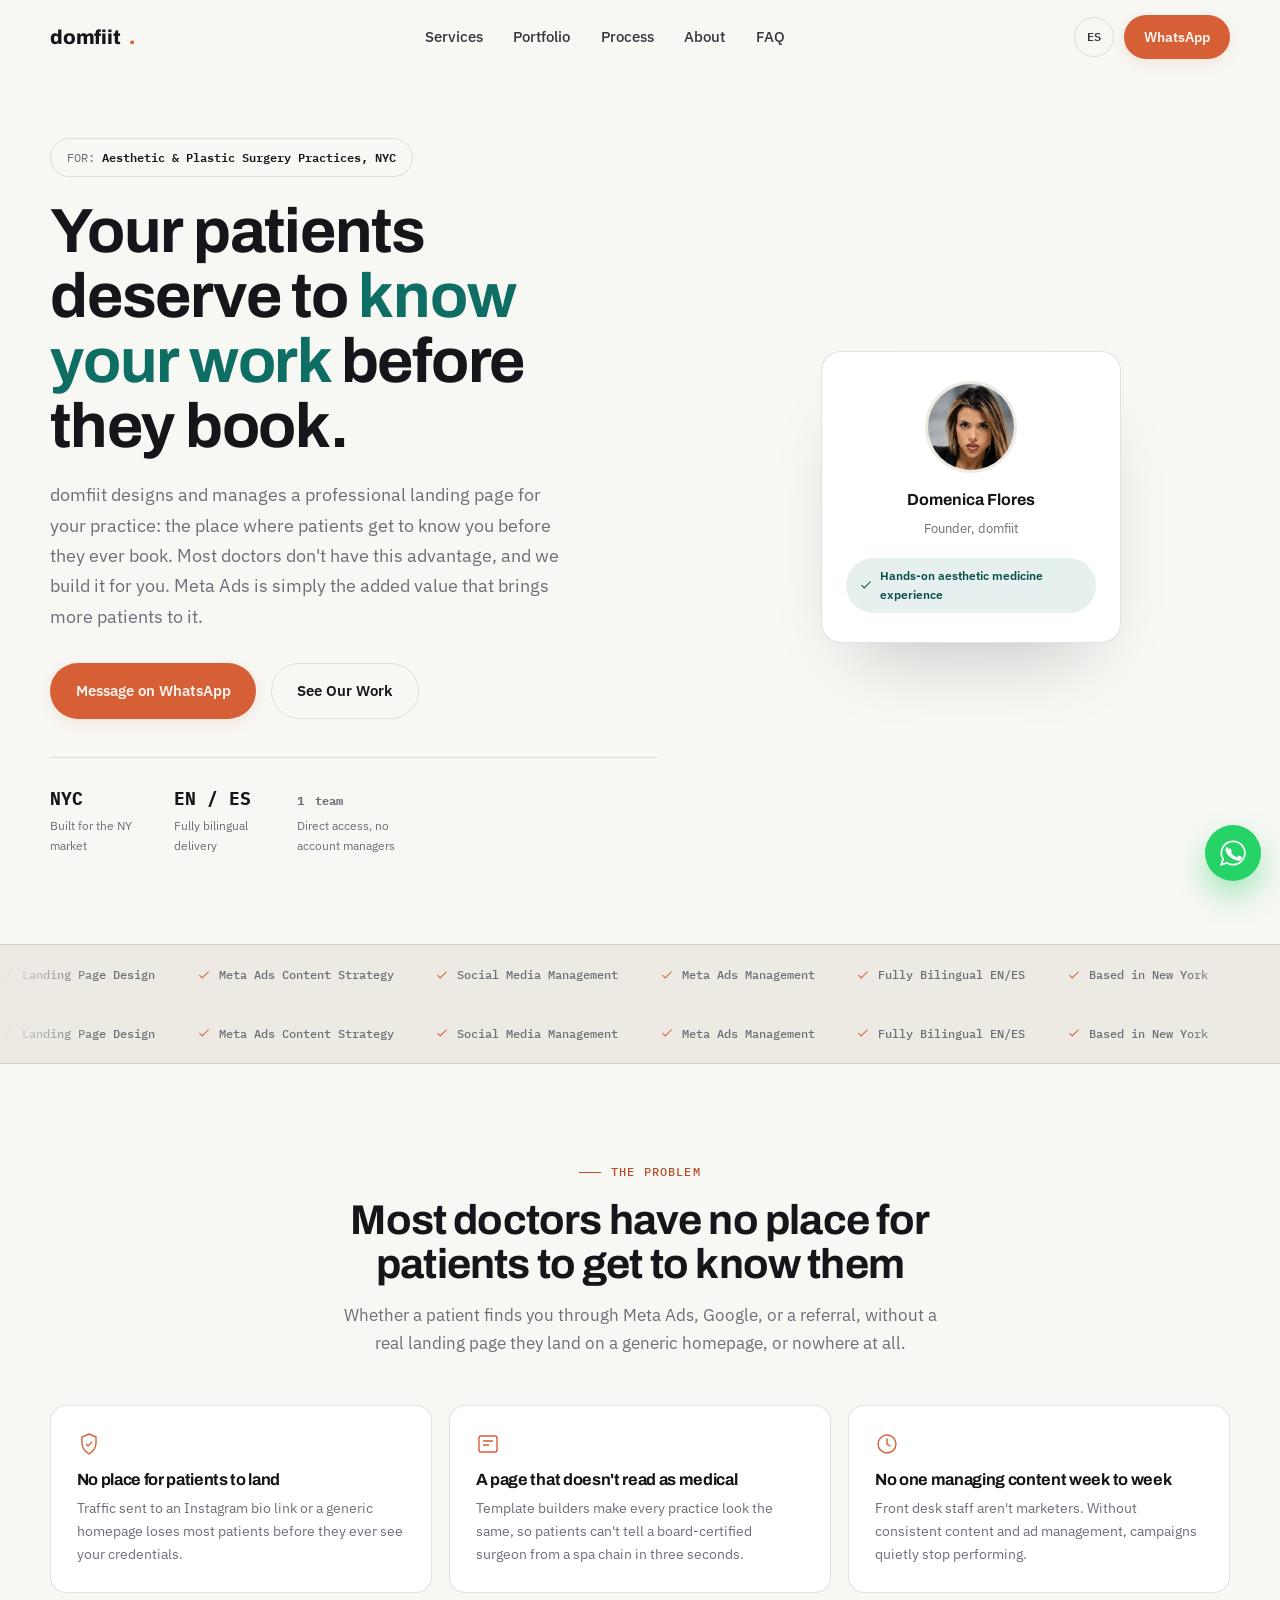
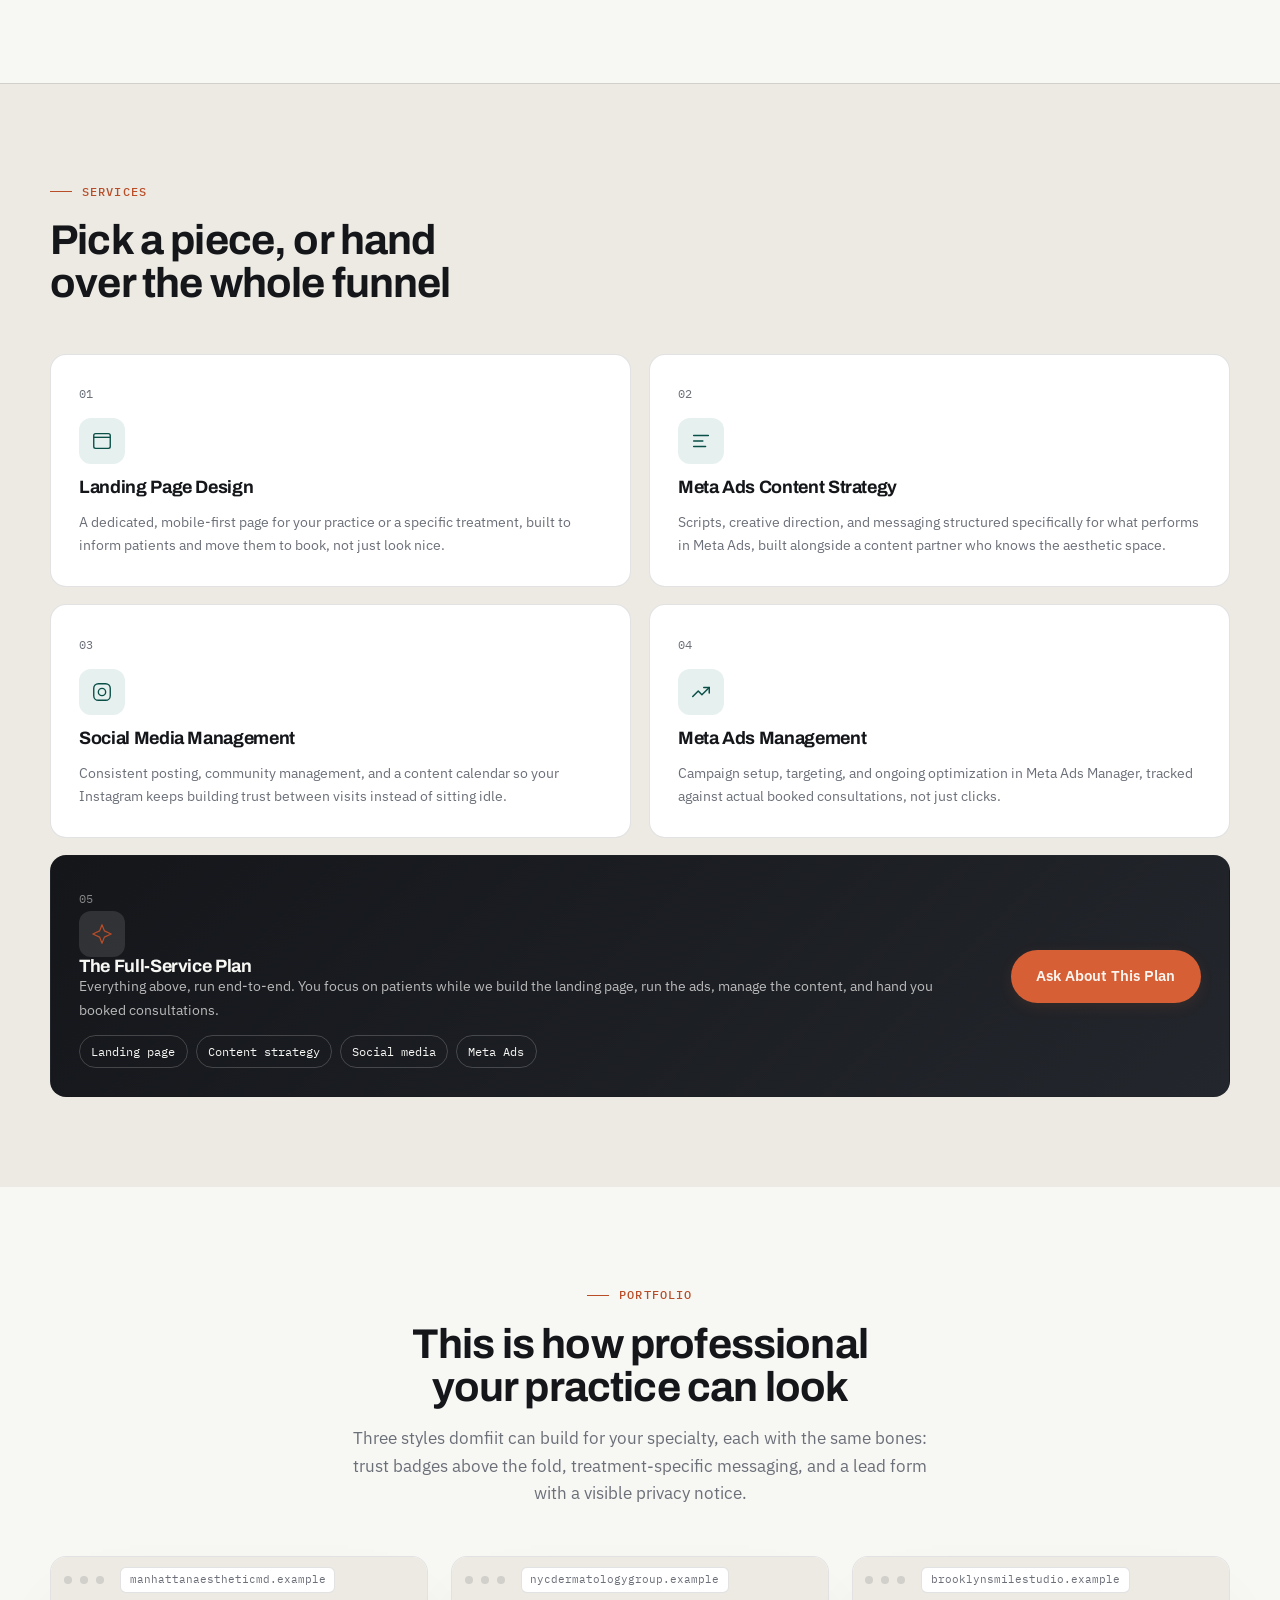
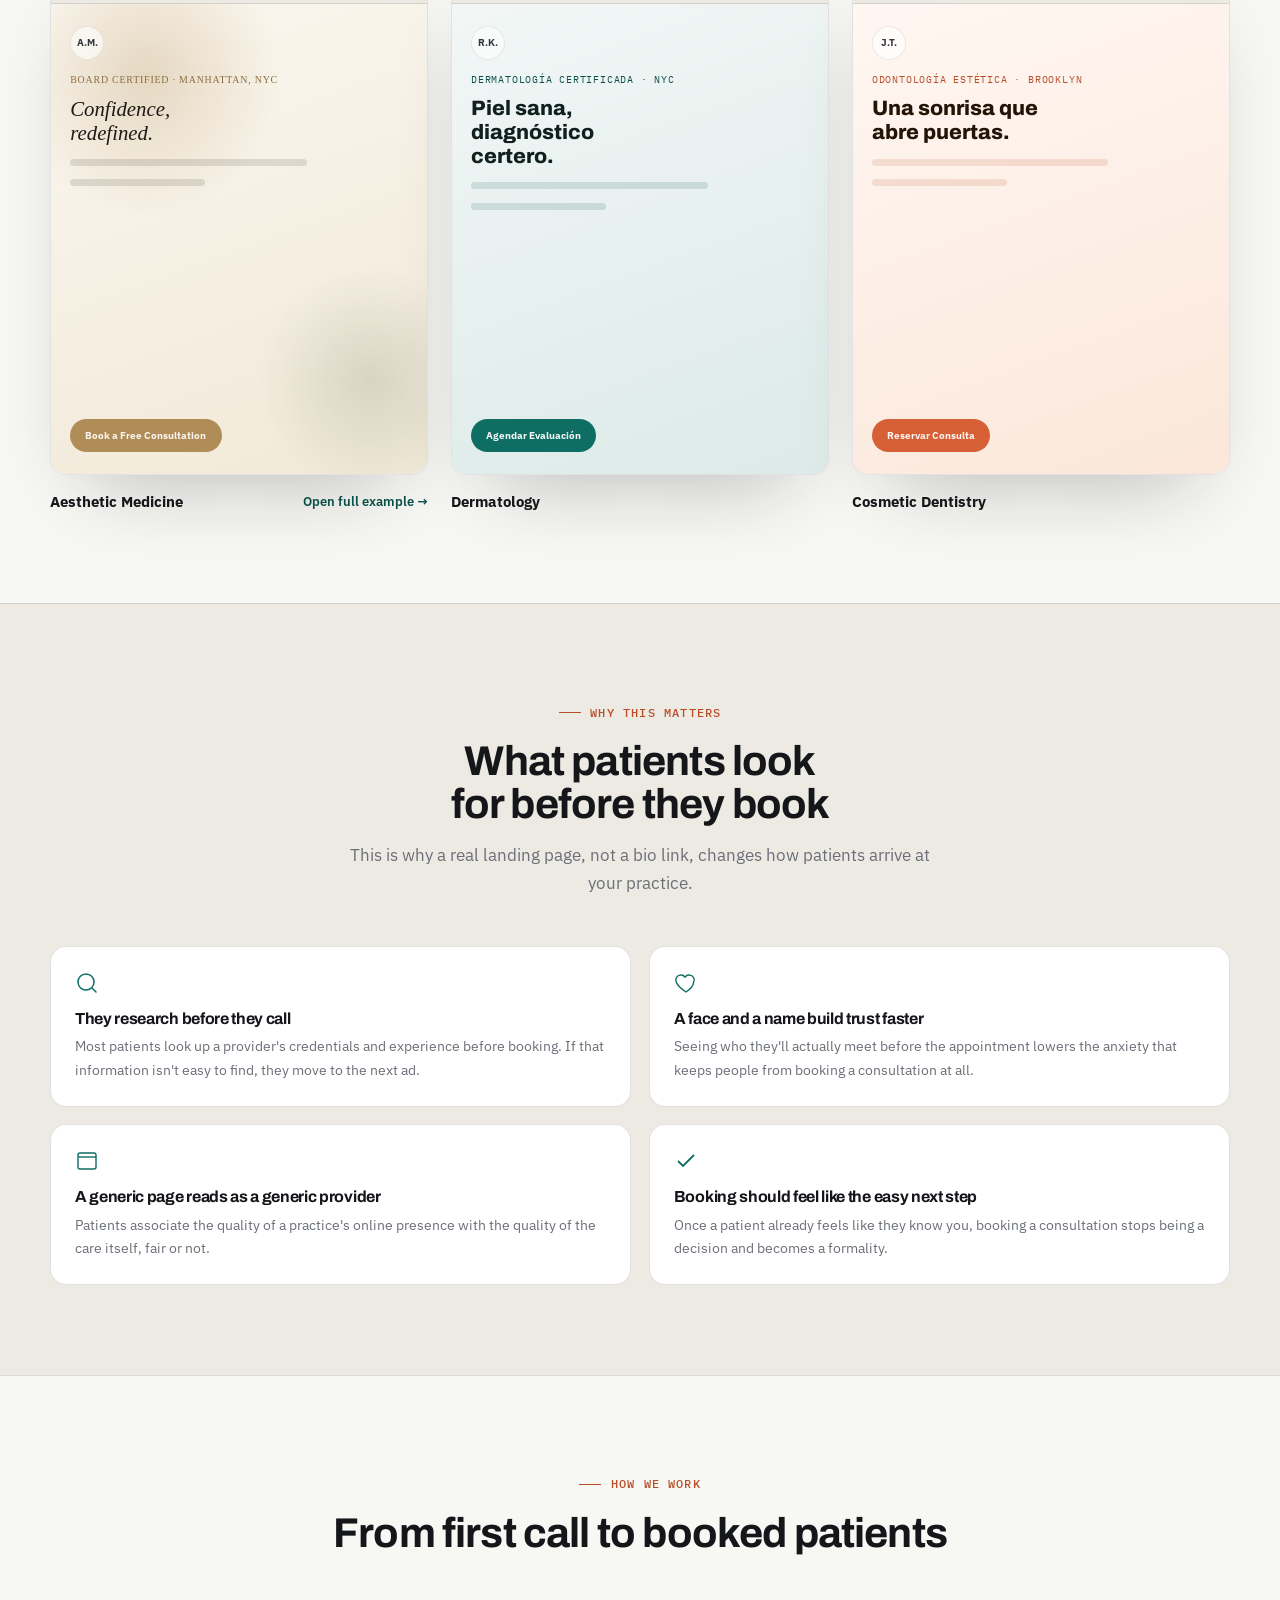
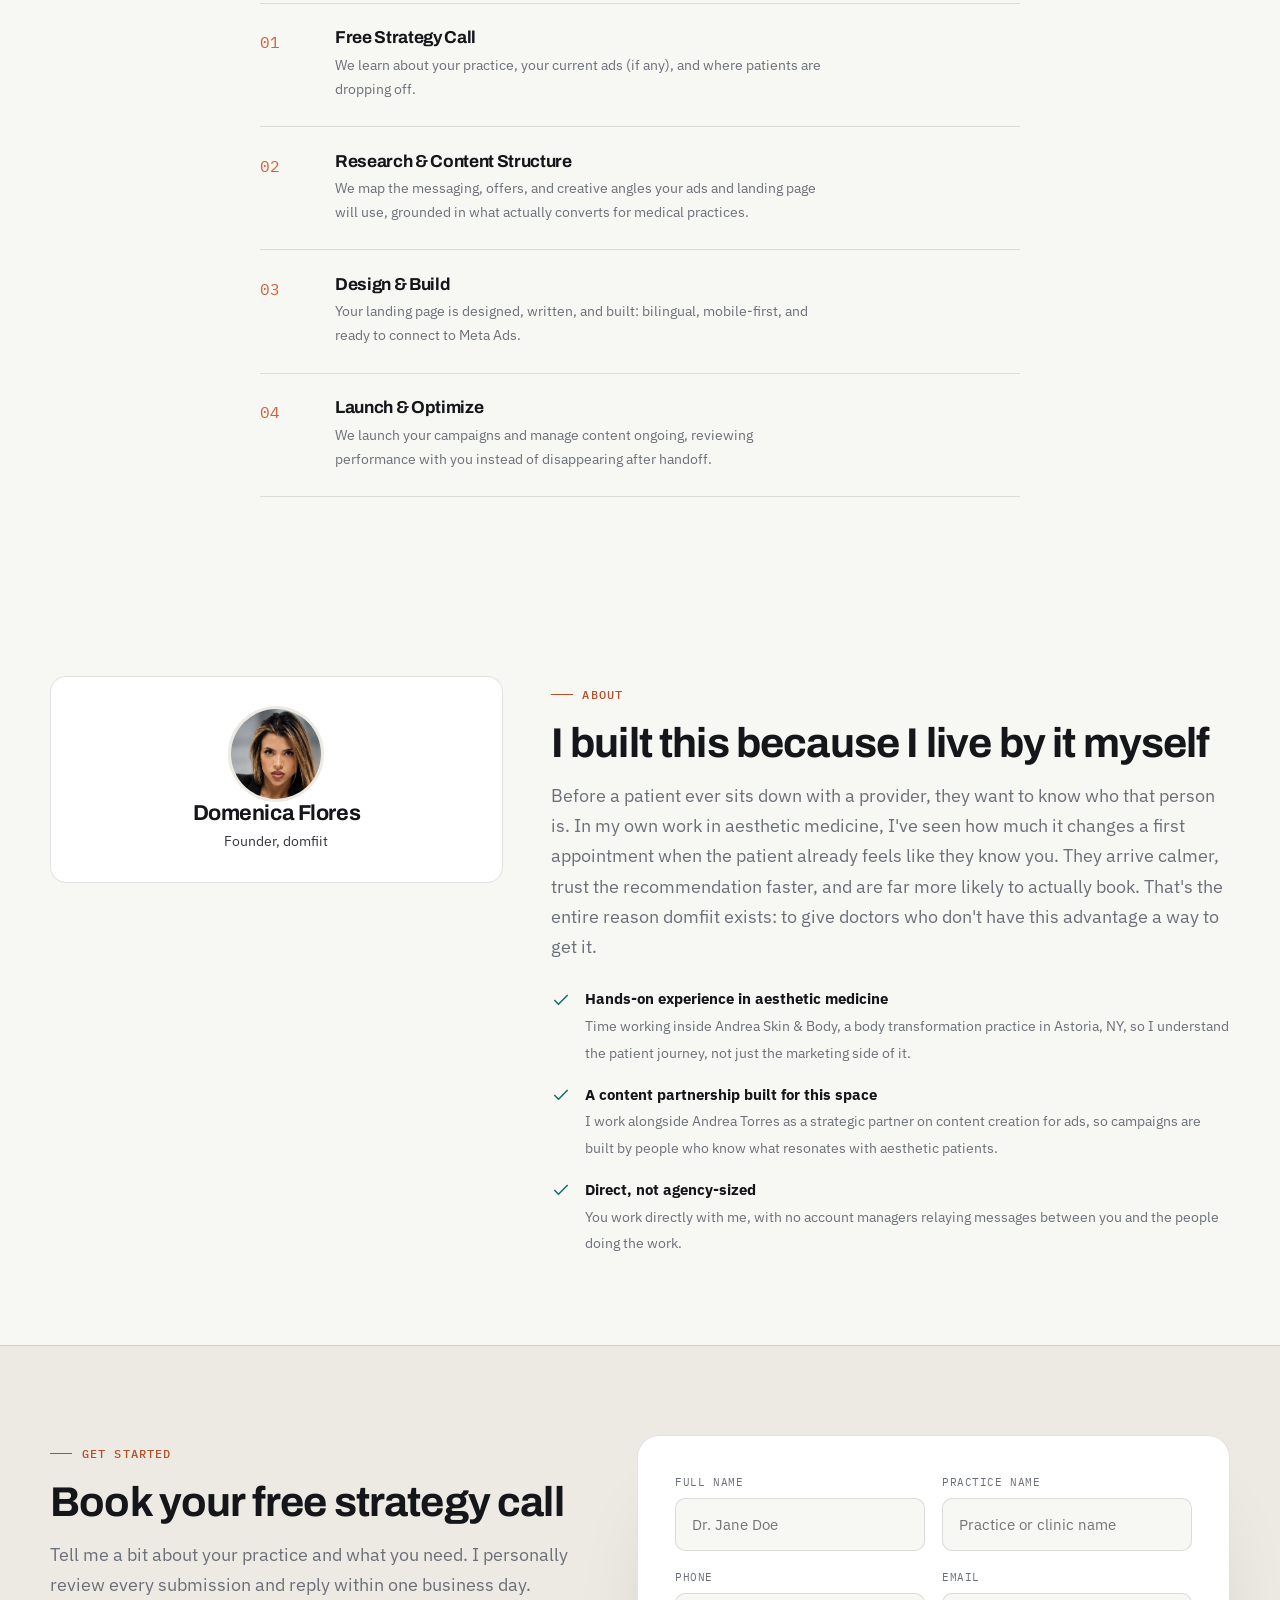
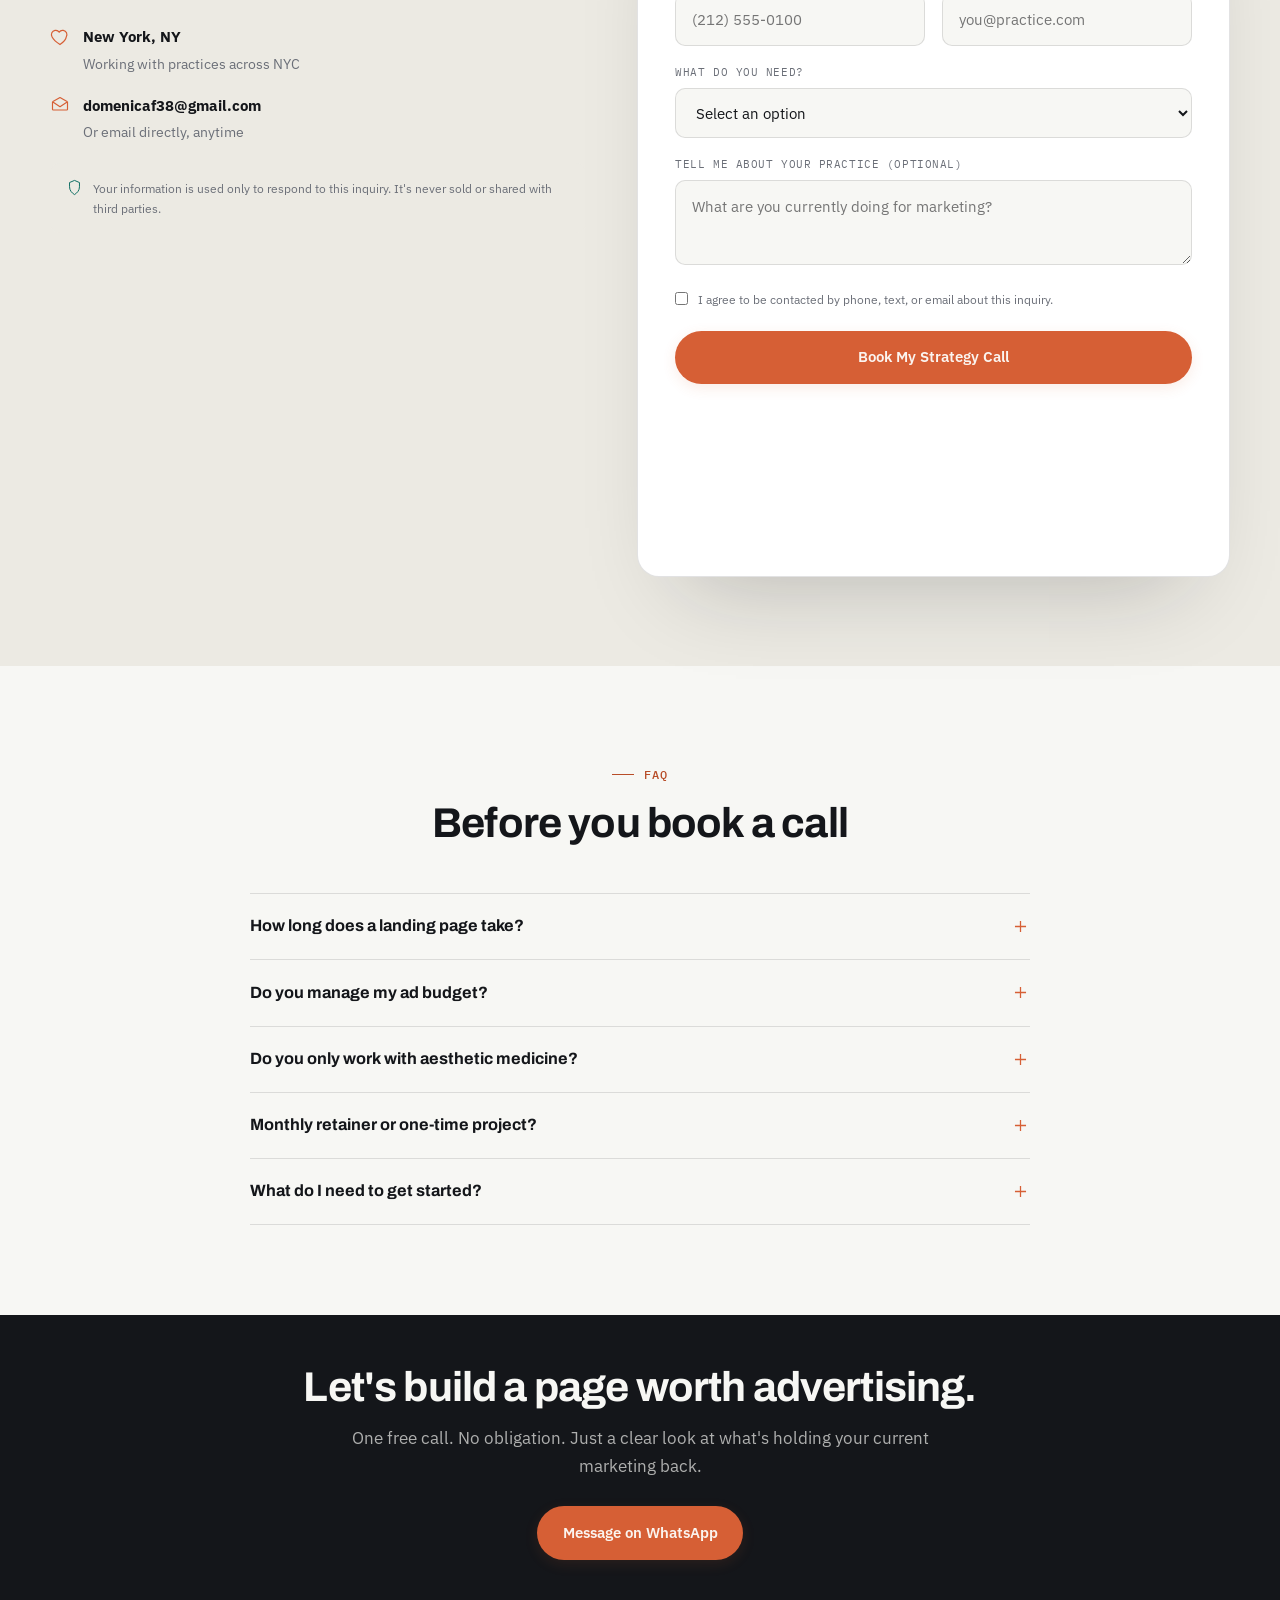
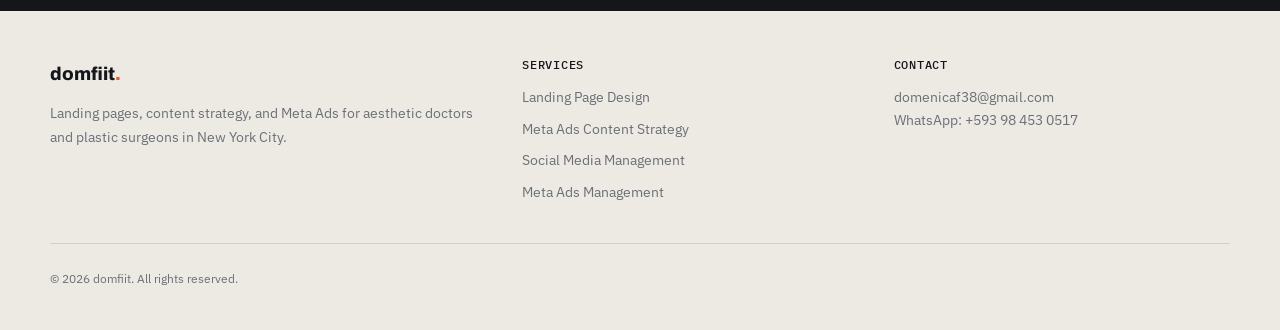
==== commit 3a495112: "Remove em dashes and shrink founder/portfolio photos on domfiit page - Rewrite all copy that used em" ====
--- a/domfiit/index.html
+++ b/domfiit/index.html
@@ -3,7 +3,7 @@
 <head>
 <meta charset="UTF-8">
 <meta name="viewport" content="width=device-width, initial-scale=1.0">
-<title>domfiit — Landing Pages &amp; Meta Ads for NY Doctors</title>
+<title>domfiit | Landing Pages &amp; Meta Ads for NY Doctors</title>
 <meta name="description" content="domfiit builds high-converting landing pages, Meta Ads content strategy, and social media management for aesthetic doctors and plastic surgeons in New York City.">
 <link rel="preconnect" href="https://fonts.googleapis.com">
 <link rel="preconnect" href="https://fonts.gstatic.com" crossorigin>
@@ -65,8 +65,8 @@
             <span class="i18n-es" hidden>Tus pacientes merecen <em>conocer tu trabajo</em> antes de agendar.</span>
           </h1>
           <p class="hero-sub lead">
-            <span class="i18n-en">domfiit designs and manages a professional landing page for your practice — the place where patients get to know you before they ever book. Most doctors don't have this advantage; we build it for you. Meta Ads is simply the added value that brings more patients to it.</span>
-            <span class="i18n-es" hidden>domfiit diseña y gestiona una página profesional para tu consultorio — el lugar donde tus pacientes te conocen antes de agendar una cita. La mayoría de los médicos no tiene esta ventaja; nosotros te la damos. La pauta en Meta Ads es solo el valor agregado que lleva más pacientes hasta ahí.</span>
+            <span class="i18n-en">domfiit designs and manages a professional landing page for your practice: the place where patients get to know you before they ever book. Most doctors don't have this advantage, and we build it for you. Meta Ads is simply the added value that brings more patients to it.</span>
+            <span class="i18n-es" hidden>domfiit diseña y gestiona una página profesional para tu consultorio: el lugar donde tus pacientes te conocen antes de agendar una cita. La mayoría de los médicos no tiene esta ventaja, y nosotros te la damos. La pauta en Meta Ads es solo el valor agregado que lleva más pacientes hasta ahí.</span>
           </p>
           <div class="hero-cta-row">
             <a class="btn btn-coral" href="https://wa.me/593984530517?text=Hola%20Domenica%2C%20vi%20tu%20p%C3%A1gina%20domfiit%20y%20quiero%20m%C3%A1s%20informaci%C3%B3n%20sobre%20landing%20pages%20para%20mi%20consultorio." target="_blank" rel="noopener">
@@ -93,12 +93,16 @@
         </div>
 
         <div data-reveal>
-          <div class="hero-photo-card">
-            <img src="assets/domenica-photo.webp" alt="Domenica Flores, founder of domfiit" width="900" height="1001" fetchpriority="high">
-            <div class="hero-photo-caption">
+          <div class="founder-card">
+            <img class="founder-photo" src="assets/domenica-photo.webp" alt="Domenica Flores, founder of domfiit" width="900" height="1001" fetchpriority="high">
+            <div class="founder-info">
               <strong>Domenica Flores</strong>
               <span class="i18n-en">Founder, domfiit</span><span class="i18n-es" hidden>Fundadora, domfiit</span>
             </div>
+            <span class="founder-badge">
+              <svg viewBox="0 0 24 24" fill="none"><path d="M4 12l5 5L20 6" stroke="currentColor" stroke-width="1.8"/></svg>
+              <span class="i18n-en">Hands-on aesthetic medicine experience</span><span class="i18n-es" hidden>Experiencia práctica en medicina estética</span>
+            </span>
           </div>
         </div>
       </div>
@@ -126,8 +130,8 @@
         <span class="kicker"><span class="i18n-en">The Problem</span><span class="i18n-es" hidden>El Problema</span></span>
         <h2 class="i18n-en">Most doctors have no place for patients to get to know them</h2>
         <h2 class="i18n-es" hidden>La mayoría de los médicos no tiene un lugar donde los pacientes puedan conocerlos</h2>
-        <p class="section-lede i18n-en">Whether a patient finds you through Meta Ads, Google, or a referral, without a real landing page they land on a generic homepage — or nowhere at all.</p>
-        <p class="section-lede i18n-es" hidden>Ya sea que un paciente te encuentre por Meta Ads, Google o una recomendación, sin una landing page real termina en una página genérica — o en ningún lado.</p>
+        <p class="section-lede i18n-en">Whether a patient finds you through Meta Ads, Google, or a referral, without a real landing page they land on a generic homepage, or nowhere at all.</p>
+        <p class="section-lede i18n-es" hidden>Ya sea que un paciente te encuentre por Meta Ads, Google o una recomendación, sin una landing page real termina en una página genérica, o en ningún lado.</p>
       </div>
       <div class="problem-grid">
         <div class="problem-card" data-reveal>
@@ -138,7 +142,7 @@
         <div class="problem-card" data-reveal>
           <svg viewBox="0 0 24 24" fill="none"><rect x="3" y="4" width="18" height="16" rx="2" stroke="currentColor" stroke-width="1.4"/><path d="M7 9h10M7 13h6" stroke="currentColor" stroke-width="1.4"/></svg>
           <h3><span class="i18n-en">A page that doesn't read as medical</span><span class="i18n-es" hidden>Una página que no transmite autoridad médica</span></h3>
-          <p><span class="i18n-en">Template builders make every practice look the same — patients can't tell a board-certified surgeon from a spa chain in three seconds.</span><span class="i18n-es" hidden>Los constructores genéricos hacen que todos los consultorios se vean igual — los pacientes no pueden distinguir a un cirujano certificado de una cadena en tres segundos.</span></p>
+          <p><span class="i18n-en">Template builders make every practice look the same, so patients can't tell a board-certified surgeon from a spa chain in three seconds.</span><span class="i18n-es" hidden>Los constructores genéricos hacen que todos los consultorios se vean igual, así que los pacientes no pueden distinguir a un cirujano certificado de una cadena en tres segundos.</span></p>
         </div>
         <div class="problem-card" data-reveal>
           <svg viewBox="0 0 24 24" fill="none"><circle cx="12" cy="12" r="9" stroke="currentColor" stroke-width="1.4"/><path d="M12 7v5l3.2 2" stroke="currentColor" stroke-width="1.4" stroke-linecap="round"/></svg>
@@ -162,25 +166,25 @@
           <span class="service-num">01</span>
           <div class="service-icon"><svg viewBox="0 0 24 24" fill="none"><rect x="3" y="4" width="18" height="16" rx="2" stroke="currentColor" stroke-width="1.5"/><path d="M3 8h18" stroke="currentColor" stroke-width="1.5"/></svg></div>
           <h3><span class="i18n-en">Landing Page Design</span><span class="i18n-es" hidden>Diseño de Landing Page</span></h3>
-          <p><span class="i18n-en">A dedicated, mobile-first page for your practice or a specific treatment — built to inform patients and move them to book, not just look nice.</span><span class="i18n-es" hidden>Una página dedicada y mobile-first para tu consultorio o un tratamiento específico — diseñada para informar a los pacientes y llevarlos a agendar, no solo para verse bien.</span></p>
+          <p><span class="i18n-en">A dedicated, mobile-first page for your practice or a specific treatment, built to inform patients and move them to book, not just look nice.</span><span class="i18n-es" hidden>Una página dedicada y mobile-first para tu consultorio o un tratamiento específico, diseñada para informar a los pacientes y llevarlos a agendar, no solo para verse bien.</span></p>
         </article>
         <article class="service-card has-tilt" data-reveal>
           <span class="service-num">02</span>
           <div class="service-icon"><svg viewBox="0 0 24 24" fill="none"><path d="M4 6h16M4 12h10M4 18h13" stroke="currentColor" stroke-width="1.6" stroke-linecap="round"/></svg></div>
           <h3><span class="i18n-en">Meta Ads Content Strategy</span><span class="i18n-es" hidden>Estrategia de Contenido para Meta Ads</span></h3>
-          <p><span class="i18n-en">Scripts, creative direction, and messaging structured specifically for what performs in Meta Ads — built alongside a content partner who knows the aesthetic space.</span><span class="i18n-es" hidden>Guiones, dirección creativa y mensajes estructurados específicamente para lo que funciona en Meta Ads — en conjunto con una socia de contenido que conoce el mundo de la estética.</span></p>
+          <p><span class="i18n-en">Scripts, creative direction, and messaging structured specifically for what performs in Meta Ads, built alongside a content partner who knows the aesthetic space.</span><span class="i18n-es" hidden>Guiones, dirección creativa y mensajes estructurados específicamente para lo que funciona en Meta Ads, en conjunto con una socia de contenido que conoce el mundo de la estética.</span></p>
         </article>
         <article class="service-card has-tilt" data-reveal>
           <span class="service-num">03</span>
           <div class="service-icon"><svg viewBox="0 0 24 24" fill="none"><rect x="3" y="3" width="18" height="18" rx="5" stroke="currentColor" stroke-width="1.5"/><circle cx="12" cy="12" r="4" stroke="currentColor" stroke-width="1.5"/></svg></div>
           <h3><span class="i18n-en">Social Media Management</span><span class="i18n-es" hidden>Manejo de Redes Sociales</span></h3>
-          <p><span class="i18n-en">Consistent posting, community management, and a content calendar so your Instagram keeps building trust between visits — not just sitting idle.</span><span class="i18n-es" hidden>Publicaciones constantes, gestión de comunidad y calendario de contenido para que tu Instagram siga generando confianza entre visitas — no que quede abandonado.</span></p>
+          <p><span class="i18n-en">Consistent posting, community management, and a content calendar so your Instagram keeps building trust between visits instead of sitting idle.</span><span class="i18n-es" hidden>Publicaciones constantes, gestión de comunidad y calendario de contenido para que tu Instagram siga generando confianza entre visitas, en lugar de quedar abandonado.</span></p>
         </article>
         <article class="service-card has-tilt" data-reveal>
           <span class="service-num">04</span>
           <div class="service-icon"><svg viewBox="0 0 24 24" fill="none"><path d="M3 17l6-6 4 4 8-8" stroke="currentColor" stroke-width="1.6" stroke-linecap="round" stroke-linejoin="round"/><path d="M15 7h6v6" stroke="currentColor" stroke-width="1.6" stroke-linecap="round" stroke-linejoin="round"/></svg></div>
           <h3><span class="i18n-en">Meta Ads Management</span><span class="i18n-es" hidden>Publicidad en Meta Ads</span></h3>
-          <p><span class="i18n-en">Campaign setup, targeting, and ongoing optimization in Meta Ads Manager — tracked against actual booked consultations, not just clicks.</span><span class="i18n-es" hidden>Configuración de campañas, segmentación y optimización continua en Meta Ads Manager — medida contra consultas realmente agendadas, no solo clics.</span></p>
+          <p><span class="i18n-en">Campaign setup, targeting, and ongoing optimization in Meta Ads Manager, tracked against actual booked consultations, not just clicks.</span><span class="i18n-es" hidden>Configuración de campañas, segmentación y optimización continua en Meta Ads Manager, medida contra consultas realmente agendadas, no solo clics.</span></p>
         </article>
 
         <article class="service-card service-card--featured" data-reveal>
@@ -189,7 +193,7 @@
               <span class="service-num">05</span>
               <div class="service-icon"><svg viewBox="0 0 24 24" fill="none"><path d="M12 2l2.6 6.6L22 12l-7.4 3.4L12 22l-2.6-6.6L2 12l7.4-3.4L12 2z" stroke="currentColor" stroke-width="1.4" stroke-linejoin="round"/></svg></div>
               <h3><span class="i18n-en">The Full-Service Plan</span><span class="i18n-es" hidden>Plan Todo Incluido</span></h3>
-              <p><span class="i18n-en">Everything above, run end-to-end. You focus on patients — we build the landing page, run the ads, manage the content, and hand you booked consultations.</span><span class="i18n-es" hidden>Todo lo anterior, gestionado de principio a fin. Tú te enfocas en tus pacientes — nosotros construimos la landing, corremos los anuncios, gestionamos el contenido y te entregamos las consultas ya agendadas.</span></p>
+              <p><span class="i18n-en">Everything above, run end-to-end. You focus on patients while we build the landing page, run the ads, manage the content, and hand you booked consultations.</span><span class="i18n-es" hidden>Todo lo anterior, gestionado de principio a fin. Tú te enfocas en tus pacientes mientras nosotros construimos la landing, corremos los anuncios, gestionamos el contenido y te entregamos las consultas ya agendadas.</span></p>
               <ul class="featured-list">
                 <li><span class="i18n-en">Landing page</span><span class="i18n-es" hidden>Landing page</span></li>
                 <li><span class="i18n-en">Content strategy</span><span class="i18n-es" hidden>Estrategia de contenido</span></li>
@@ -213,8 +217,8 @@
         <span class="kicker"><span class="i18n-en">Portfolio</span><span class="i18n-es" hidden>Portafolio</span></span>
         <h2><span class="i18n-en">This is how professional your practice can look</span><span class="i18n-es" hidden>Así de profesional puede verse tu consultorio</span></h2>
         <p class="section-lede">
-          <span class="i18n-en">Three styles domfiit can build for your specialty — each with the same bones: trust badges above the fold, treatment-specific messaging, and a lead form with a visible privacy notice.</span>
-          <span class="i18n-es" hidden>Tres estilos que domfiit puede construir para tu especialidad — todos con la misma base: insignias de confianza desde el primer scroll, mensajes específicos por tratamiento, y un formulario con aviso de privacidad visible.</span>
+          <span class="i18n-en">Three styles domfiit can build for your specialty, each with the same bones: trust badges above the fold, treatment-specific messaging, and a lead form with a visible privacy notice.</span>
+          <span class="i18n-es" hidden>Tres estilos que domfiit puede construir para tu especialidad, todos con la misma base: insignias de confianza desde el primer scroll, mensajes específicos por tratamiento, y un formulario con aviso de privacidad visible.</span>
         </p>
       </div>
       <div class="portfolio-grid">
@@ -225,6 +229,7 @@
               <span class="browser-url">manhattanaestheticmd.example</span>
             </div>
             <div class="case-mock case-mock--gold">
+              <span class="case-mock-avatar">A.M.</span>
               <div class="case-mock-kicker">Board Certified · Manhattan, NYC</div>
               <div class="case-mock-title">Confidence, redefined.</div>
               <div class="case-mock-bar"></div>
@@ -247,6 +252,7 @@
               <span class="browser-url">nycdermatologygroup.example</span>
             </div>
             <div class="case-mock case-mock--clinical">
+              <span class="case-mock-avatar">R.K.</span>
               <div class="case-mock-kicker">Dermatología Certificada · NYC</div>
               <div class="case-mock-title">Piel sana, diagnóstico certero.</div>
               <div class="case-mock-bar"></div>
@@ -266,6 +272,7 @@
               <span class="browser-url">brooklynsmilestudio.example</span>
             </div>
             <div class="case-mock case-mock--mint">
+              <span class="case-mock-avatar">J.T.</span>
               <div class="case-mock-kicker">Odontología Estética · Brooklyn</div>
               <div class="case-mock-title">Una sonrisa que abre puertas.</div>
               <div class="case-mock-bar"></div>
@@ -288,20 +295,20 @@
         <span class="kicker"><span class="i18n-en">Why This Matters</span><span class="i18n-es" hidden>Por Qué Esto Importa</span></span>
         <h2><span class="i18n-en">What patients look for before they book</span><span class="i18n-es" hidden>Lo que buscan los pacientes antes de agendar</span></h2>
         <p class="section-lede">
-          <span class="i18n-en">This is why a real landing page — not a bio link — changes how patients arrive at your practice.</span>
-          <span class="i18n-es" hidden>Por eso una landing page real — y no un link de bio — cambia cómo llegan los pacientes a tu consultorio.</span>
+          <span class="i18n-en">This is why a real landing page, not a bio link, changes how patients arrive at your practice.</span>
+          <span class="i18n-es" hidden>Por eso una landing page real, y no un link de bio, cambia cómo llegan los pacientes a tu consultorio.</span>
         </p>
       </div>
       <div class="insight-grid">
         <div class="insight-card" data-reveal>
           <svg viewBox="0 0 24 24" fill="none"><path d="M11 19a8 8 0 100-16 8 8 0 000 16zM21 21l-4.3-4.3" stroke="currentColor" stroke-width="1.5" stroke-linecap="round"/></svg>
           <h3><span class="i18n-en">They research before they call</span><span class="i18n-es" hidden>Investigan antes de llamar</span></h3>
-          <p><span class="i18n-en">Most patients look up a provider's credentials and experience before booking — if that information isn't easy to find, they move to the next ad.</span><span class="i18n-es" hidden>La mayoría de los pacientes busca las credenciales y la experiencia del médico antes de agendar — si esa información no es fácil de encontrar, pasan al siguiente anuncio.</span></p>
+          <p><span class="i18n-en">Most patients look up a provider's credentials and experience before booking. If that information isn't easy to find, they move to the next ad.</span><span class="i18n-es" hidden>La mayoría de los pacientes busca las credenciales y la experiencia del médico antes de agendar. Si esa información no es fácil de encontrar, pasan al siguiente anuncio.</span></p>
         </div>
         <div class="insight-card" data-reveal>
           <svg viewBox="0 0 24 24" fill="none"><path d="M12 21s-7-4.6-9.5-9.1C.6 8.4 2.4 4.8 6 4.1c2-.4 3.9.4 5 2 1.1-1.6 3-2.4 5-2 3.6.7 5.4 4.3 3.5 7.8C19 16.4 12 21 12 21z" stroke="currentColor" stroke-width="1.4"/></svg>
           <h3><span class="i18n-en">A face and a name build trust faster</span><span class="i18n-es" hidden>Un rostro y un nombre generan confianza más rápido</span></h3>
-          <p><span class="i18n-en">Seeing who they'll actually meet — before the appointment — lowers the anxiety that keeps people from booking a consultation at all.</span><span class="i18n-es" hidden>Ver a quién van a conocer realmente — antes de la cita — reduce la ansiedad que evita que muchas personas agenden una consulta.</span></p>
+          <p><span class="i18n-en">Seeing who they'll actually meet before the appointment lowers the anxiety that keeps people from booking a consultation at all.</span><span class="i18n-es" hidden>Ver a quién van a conocer realmente antes de la cita reduce la ansiedad que evita que muchas personas agenden una consulta.</span></p>
         </div>
         <div class="insight-card" data-reveal>
           <svg viewBox="0 0 24 24" fill="none"><rect x="3" y="4" width="18" height="16" rx="2" stroke="currentColor" stroke-width="1.4"/><path d="M3 8h18" stroke="currentColor" stroke-width="1.4"/></svg>
@@ -337,21 +344,21 @@
           <span class="process-num">02</span>
           <div>
             <h3><span class="i18n-en">Research &amp; Content Structure</span><span class="i18n-es" hidden>Investigación y Estructura de Contenido</span></h3>
-            <p><span class="i18n-en">We map the messaging, offers, and creative angles your ads and landing page will use — grounded in what actually converts for medical practices.</span><span class="i18n-es" hidden>Definimos los mensajes, ofertas y ángulos creativos que usarán tus anuncios y tu landing — basados en lo que realmente convierte para consultorios médicos.</span></p>
+            <p><span class="i18n-en">We map the messaging, offers, and creative angles your ads and landing page will use, grounded in what actually converts for medical practices.</span><span class="i18n-es" hidden>Definimos los mensajes, ofertas y ángulos creativos que usarán tus anuncios y tu landing, basados en lo que realmente convierte para consultorios médicos.</span></p>
           </div>
         </div>
         <div class="process-item" data-reveal>
           <span class="process-num">03</span>
           <div>
             <h3><span class="i18n-en">Design &amp; Build</span><span class="i18n-es" hidden>Diseño y Construcción</span></h3>
-            <p><span class="i18n-en">Your landing page is designed, written, and built — bilingual, mobile-first, and ready to connect to Meta Ads.</span><span class="i18n-es" hidden>Tu landing page se diseña, se redacta y se construye — bilingüe, mobile-first y lista para conectarse a Meta Ads.</span></p>
+            <p><span class="i18n-en">Your landing page is designed, written, and built: bilingual, mobile-first, and ready to connect to Meta Ads.</span><span class="i18n-es" hidden>Tu landing page se diseña, se redacta y se construye: bilingüe, mobile-first y lista para conectarse a Meta Ads.</span></p>
           </div>
         </div>
         <div class="process-item" data-reveal>
           <span class="process-num">04</span>
           <div>
             <h3><span class="i18n-en">Launch &amp; Optimize</span><span class="i18n-es" hidden>Lanzamiento y Optimización</span></h3>
-            <p><span class="i18n-en">We launch your campaigns and manage content ongoing — reviewing performance with you, not disappearing after handoff.</span><span class="i18n-es" hidden>Lanzamos tus campañas y gestionamos el contenido de forma continua — revisando resultados contigo, sin desaparecer después de la entrega.</span></p>
+            <p><span class="i18n-en">We launch your campaigns and manage content ongoing, reviewing performance with you instead of disappearing after handoff.</span><span class="i18n-es" hidden>Lanzamos tus campañas y gestionamos el contenido de forma continua, revisando resultados contigo en lugar de desaparecer después de la entrega.</span></p>
           </div>
         </div>
       </div>
@@ -364,7 +371,7 @@
       <div class="about-wrap">
         <div class="about-card" data-reveal>
           <img class="about-photo" src="assets/domenica-photo.webp" alt="Domenica Flores" width="900" height="1001" loading="lazy">
-          <h3 style="margin-top:1rem"><span class="i18n-en">Domenica Flores</span><span class="i18n-es" hidden>Domenica Flores</span></h3>
+          <h3><span class="i18n-en">Domenica Flores</span><span class="i18n-es" hidden>Domenica Flores</span></h3>
           <p style="margin-top:.3rem;font-size:.9rem">
             <span class="i18n-en">Founder, domfiit</span><span class="i18n-es" hidden>Fundadora, domfiit</span>
           </p>
@@ -373,8 +380,8 @@
           <span class="kicker"><span class="i18n-en">About</span><span class="i18n-es" hidden>Sobre Mí</span></span>
           <h2><span class="i18n-en">I built this because I live by it myself</span><span class="i18n-es" hidden>Construí esto porque yo misma vivo así en mi profesión</span></h2>
           <p class="lead" style="margin-top:.9rem">
-            <span class="i18n-en">Before a patient ever sits down with a provider, they want to know who that person is. In my own work in aesthetic medicine, I've seen how much it changes a first appointment when the patient already feels like they know you — they arrive calmer, they trust the recommendation faster, and they're far more likely to actually book. That's the entire reason domfiit exists: to give doctors who don't have this advantage a way to get it.</span>
-            <span class="i18n-es" hidden>Antes de que un paciente se siente frente a un profesional, quiere saber quién es esa persona. En mi propio trabajo en medicina estética he visto cuánto cambia una primera cita cuando el paciente ya siente que te conoce — llega más tranquilo, confía más rápido en la recomendación, y es mucho más probable que agende de verdad. Por eso existe domfiit: para darles a los médicos que no tienen esta ventaja, una forma de conseguirla.</span>
+            <span class="i18n-en">Before a patient ever sits down with a provider, they want to know who that person is. In my own work in aesthetic medicine, I've seen how much it changes a first appointment when the patient already feels like they know you. They arrive calmer, trust the recommendation faster, and are far more likely to actually book. That's the entire reason domfiit exists: to give doctors who don't have this advantage a way to get it.</span>
+            <span class="i18n-es" hidden>Antes de que un paciente se siente frente a un profesional, quiere saber quién es esa persona. En mi propio trabajo en medicina estética he visto cuánto cambia una primera cita cuando el paciente ya siente que te conoce. Llega más tranquilo, confía más rápido en la recomendación, y es mucho más probable que agende de verdad. Por eso existe domfiit: para darles a los médicos que no tienen esta ventaja, una forma de conseguirla.</span>
           </p>
           <div class="about-list" style="margin-top:1.6rem">
             <div class="about-item">
@@ -382,8 +389,8 @@
               <div>
                 <strong class="i18n-en">Hands-on experience in aesthetic medicine</strong>
                 <strong class="i18n-es" hidden>Experiencia práctica en medicina estética</strong>
-                <span class="i18n-en">Time working inside Andrea Skin &amp; Body, a body transformation practice in Astoria, NY — I understand the patient journey, not just the marketing side of it.</span>
-                <span class="i18n-es" hidden>Experiencia trabajando dentro de Andrea Skin &amp; Body, un consultorio de transformación corporal en Astoria, NY — entiendo el recorrido del paciente, no solo el lado del marketing.</span>
+                <span class="i18n-en">Time working inside Andrea Skin &amp; Body, a body transformation practice in Astoria, NY, so I understand the patient journey, not just the marketing side of it.</span>
+                <span class="i18n-es" hidden>Experiencia trabajando dentro de Andrea Skin &amp; Body, un consultorio de transformación corporal en Astoria, NY, así que entiendo el recorrido del paciente, no solo el lado del marketing.</span>
               </div>
             </div>
             <div class="about-item">
@@ -391,8 +398,8 @@
               <div>
                 <strong class="i18n-en">A content partnership built for this space</strong>
                 <strong class="i18n-es" hidden>Una alianza de contenido hecha para este rubro</strong>
-                <span class="i18n-en">I work alongside Andrea Torres as a strategic partner on content creation for ads — so campaigns are built by people who know what resonates with aesthetic patients.</span>
-                <span class="i18n-es" hidden>Trabajo de la mano con Andrea Torres como socia estratégica en la creación de contenido para pautas — así las campañas las construye gente que conoce lo que le resuena a los pacientes de estética.</span>
+                <span class="i18n-en">I work alongside Andrea Torres as a strategic partner on content creation for ads, so campaigns are built by people who know what resonates with aesthetic patients.</span>
+                <span class="i18n-es" hidden>Trabajo de la mano con Andrea Torres como socia estratégica en la creación de contenido para pautas, así las campañas las construye gente que conoce lo que le resuena a los pacientes de estética.</span>
               </div>
             </div>
             <div class="about-item">
@@ -400,8 +407,8 @@
               <div>
                 <strong class="i18n-en">Direct, not agency-sized</strong>
                 <strong class="i18n-es" hidden>Trato directo, no una agencia gigante</strong>
-                <span class="i18n-en">You work directly with me — no account managers relaying messages between you and the people doing the work.</span>
-                <span class="i18n-es" hidden>Trabajas directamente conmigo — sin gerentes de cuenta que transmiten mensajes entre tú y quien realmente hace el trabajo.</span>
+                <span class="i18n-en">You work directly with me, with no account managers relaying messages between you and the people doing the work.</span>
+                <span class="i18n-es" hidden>Trabajas directamente conmigo, sin gerentes de cuenta que transmiten mensajes entre tú y quien realmente hace el trabajo.</span>
               </div>
             </div>
           </div>
@@ -479,7 +486,7 @@
                 <option value="Social Media Management" data-en="Social Media Management" data-es="Manejo de Redes Sociales">Social Media Management</option>
                 <option value="Meta Ads Management" data-en="Meta Ads Management" data-es="Publicidad en Meta Ads">Meta Ads Management</option>
                 <option value="Full-Service Plan" data-en="The Full-Service Plan" data-es="Plan Todo Incluido">The Full-Service Plan</option>
-                <option value="Not sure yet" data-en="Not sure yet — need guidance" data-es="Aún no lo sé — necesito orientación">Not sure yet — need guidance</option>
+                <option value="Not sure yet" data-en="Not sure yet, need guidance" data-es="Aún no lo sé, necesito orientación">Not sure yet, need guidance</option>
               </select>
             </div>
             <div class="field">
@@ -531,8 +538,8 @@
             <svg viewBox="0 0 24 24" fill="none"><path d="M12 5v14M5 12h14" stroke="currentColor" stroke-width="1.6"/></svg>
           </button>
           <div class="faq-a"><div class="faq-a-inner">
-            <span class="i18n-en">For Meta Ads Management and the Full-Service Plan, yes — I set up and optimize campaigns inside your own Meta Ads account, so you always retain ownership and full visibility of ad spend.</span>
-            <span class="i18n-es" hidden>Para Publicidad en Meta Ads y el Plan Todo Incluido, sí — configuro y optimizo las campañas dentro de tu propia cuenta de Meta Ads, para que siempre tengas la propiedad y visibilidad total del gasto.</span>
+            <span class="i18n-en">For Meta Ads Management and the Full-Service Plan, yes. I set up and optimize campaigns inside your own Meta Ads account, so you always retain ownership and full visibility of ad spend.</span>
+            <span class="i18n-es" hidden>Para Publicidad en Meta Ads y el Plan Todo Incluido, sí. Configuro y optimizo las campañas dentro de tu propia cuenta de Meta Ads, para que siempre tengas la propiedad y visibilidad total del gasto.</span>
           </div></div>
         </div>
         <div class="faq-item" data-open="false">
@@ -541,8 +548,8 @@
             <svg viewBox="0 0 24 24" fill="none"><path d="M12 5v14M5 12h14" stroke="currentColor" stroke-width="1.6"/></svg>
           </button>
           <div class="faq-a"><div class="faq-a-inner">
-            <span class="i18n-en">Aesthetic medicine and plastic surgery are the primary focus, since that's where my hands-on experience is deepest — but the same structure applies well to dermatology and cosmetic dentistry.</span>
-            <span class="i18n-es" hidden>La medicina estética y la cirugía plástica son el enfoque principal, ya que ahí está mi experiencia más profunda — pero la misma estructura funciona muy bien para dermatología y odontología estética.</span>
+            <span class="i18n-en">Aesthetic medicine and plastic surgery are the primary focus, since that's where my hands-on experience is deepest, but the same structure applies well to dermatology and cosmetic dentistry.</span>
+            <span class="i18n-es" hidden>La medicina estética y la cirugía plástica son el enfoque principal, ya que ahí está mi experiencia más profunda, pero la misma estructura funciona muy bien para dermatología y odontología estética.</span>
           </div></div>
         </div>
         <div class="faq-item" data-open="false">
@@ -561,8 +568,8 @@
             <svg viewBox="0 0 24 24" fill="none"><path d="M12 5v14M5 12h14" stroke="currentColor" stroke-width="1.6"/></svg>
           </button>
           <div class="faq-a"><div class="faq-a-inner">
-            <span class="i18n-en">Just a strategy call. From there I'll tell you exactly what's needed — usually just your logo, a few photos, and access to your Meta Ads account if you already have one.</span>
-            <span class="i18n-es" hidden>Solo una llamada estratégica. A partir de ahí te diré exactamente qué se necesita — normalmente solo tu logo, algunas fotos y acceso a tu cuenta de Meta Ads si ya tienes una.</span>
+            <span class="i18n-en">Just a strategy call. From there I'll tell you exactly what's needed: usually just your logo, a few photos, and access to your Meta Ads account if you already have one.</span>
+            <span class="i18n-es" hidden>Solo una llamada estratégica. A partir de ahí te diré exactamente qué se necesita: normalmente solo tu logo, algunas fotos y acceso a tu cuenta de Meta Ads si ya tienes una.</span>
           </div></div>
         </div>
       </div>
--- a/domfiit/styles.css
+++ b/domfiit/styles.css
@@ -207,24 +207,32 @@
 @keyframes funnelPulse { 0% { transform: translateX(0); opacity: 0; } 10% { opacity: 1; } 90% { opacity: 1; } 100% { transform: translateX(220px); opacity: 0; } }
 @media (prefers-reduced-motion: reduce) { .funnel-pulse { animation: none; opacity: 0; } }
 
-/* hero photo card */
-.hero-photo-card {
-  position: relative; max-width: 400px; margin-inline: auto;
-  border-radius: 22px; overflow: hidden; border: 1px solid var(--line);
-  box-shadow: 0 60px 100px -46px rgba(20,22,26,0.32);
-}
-.hero-photo-card img { width: 100%; aspect-ratio: 900/1001; object-fit: cover; }
-.hero-photo-caption {
-  position: absolute; left: 1rem; right: 1rem; bottom: 1rem;
-  background: color-mix(in srgb, var(--surface) 88%, transparent);
-  backdrop-filter: blur(10px); -webkit-backdrop-filter: blur(10px);
-  border: 1px solid var(--line); border-radius: 12px; padding: .7rem .9rem;
-}
-.hero-photo-caption strong { display: block; font-family: var(--display); font-size: .95rem; color: var(--ink); }
-.hero-photo-caption span { font-size: .78rem; color: var(--ink-mute); }
-
-/* about photo */
-.about-photo { width: 100%; aspect-ratio: 900/1001; object-fit: cover; border-radius: 14px; }
+/* founder card (hero) — small photo, not a dominant portrait */
+.founder-card {
+  max-width: 300px; margin-inline: auto; text-align: center;
+  background: var(--surface); border: 1px solid var(--line); border-radius: 20px;
+  padding: 1.8rem 1.5rem; box-shadow: 0 40px 80px -40px rgba(20,22,26,0.28);
+}
+.founder-photo {
+  width: 92px; height: 92px; object-fit: cover; border-radius: 50%;
+  margin-inline: auto; border: 3px solid var(--bg-2);
+}
+.founder-info { margin-top: .9rem; }
+.founder-info strong { display: block; font-family: var(--display); font-size: 1rem; color: var(--ink); }
+.founder-info span { font-size: .82rem; color: var(--ink-mute); }
+.founder-badge {
+  display: inline-flex; align-items: center; gap: .4rem; margin-top: 1.1rem;
+  padding: .5rem .8rem; border-radius: 999px; background: var(--teal-soft);
+  font-size: .74rem; font-weight: 600; color: var(--teal-deep); text-align: left;
+}
+.founder-badge svg { width: 14px; height: 14px; flex: none; }
+
+/* about photo — small circular avatar, not a large portrait */
+.about-card { text-align: center; }
+.about-photo {
+  width: 96px; height: 96px; object-fit: cover; border-radius: 50%;
+  margin-inline: auto; border: 3px solid var(--bg-2);
+}
 
 /* whatsapp floating button */
 .whatsapp-float {
@@ -298,6 +306,11 @@
 .case-mock {
   aspect-ratio: 4/5; padding: 1.4rem 1.2rem;
   display: flex; flex-direction: column; gap: .55rem;
+}
+.case-mock-avatar {
+  width: 34px; height: 34px; border-radius: 50%; flex: none;
+  display: grid; place-items: center; font-size: .62rem; font-weight: 700;
+  background: rgba(255,255,255,0.6); border: 1px solid rgba(0,0,0,0.08); margin-bottom: .2rem;
 }
 .case-mock-kicker { font-size: .62rem; letter-spacing: .08em; text-transform: uppercase; }
 .case-mock-title { font-style: italic; font-size: clamp(1rem, 2.2vw, 1.3rem); max-width: 13ch; line-height: 1.15; }
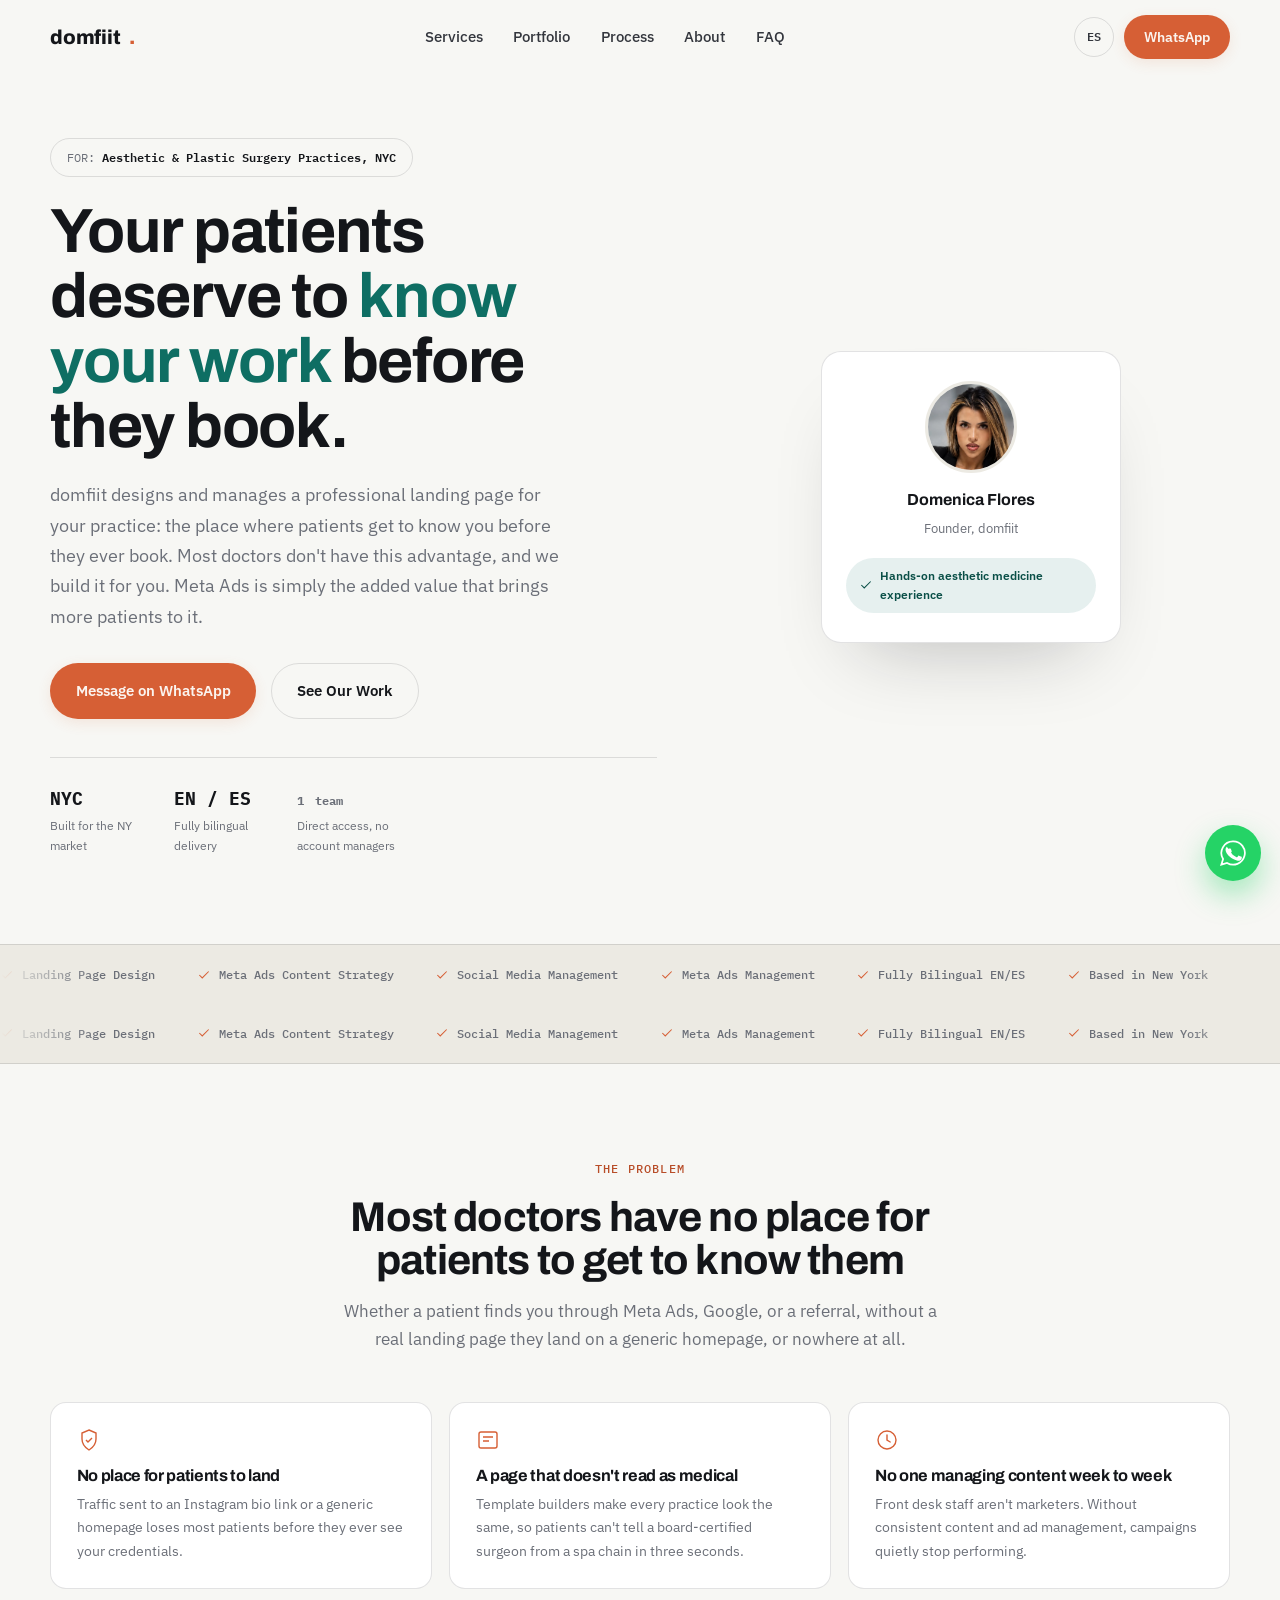
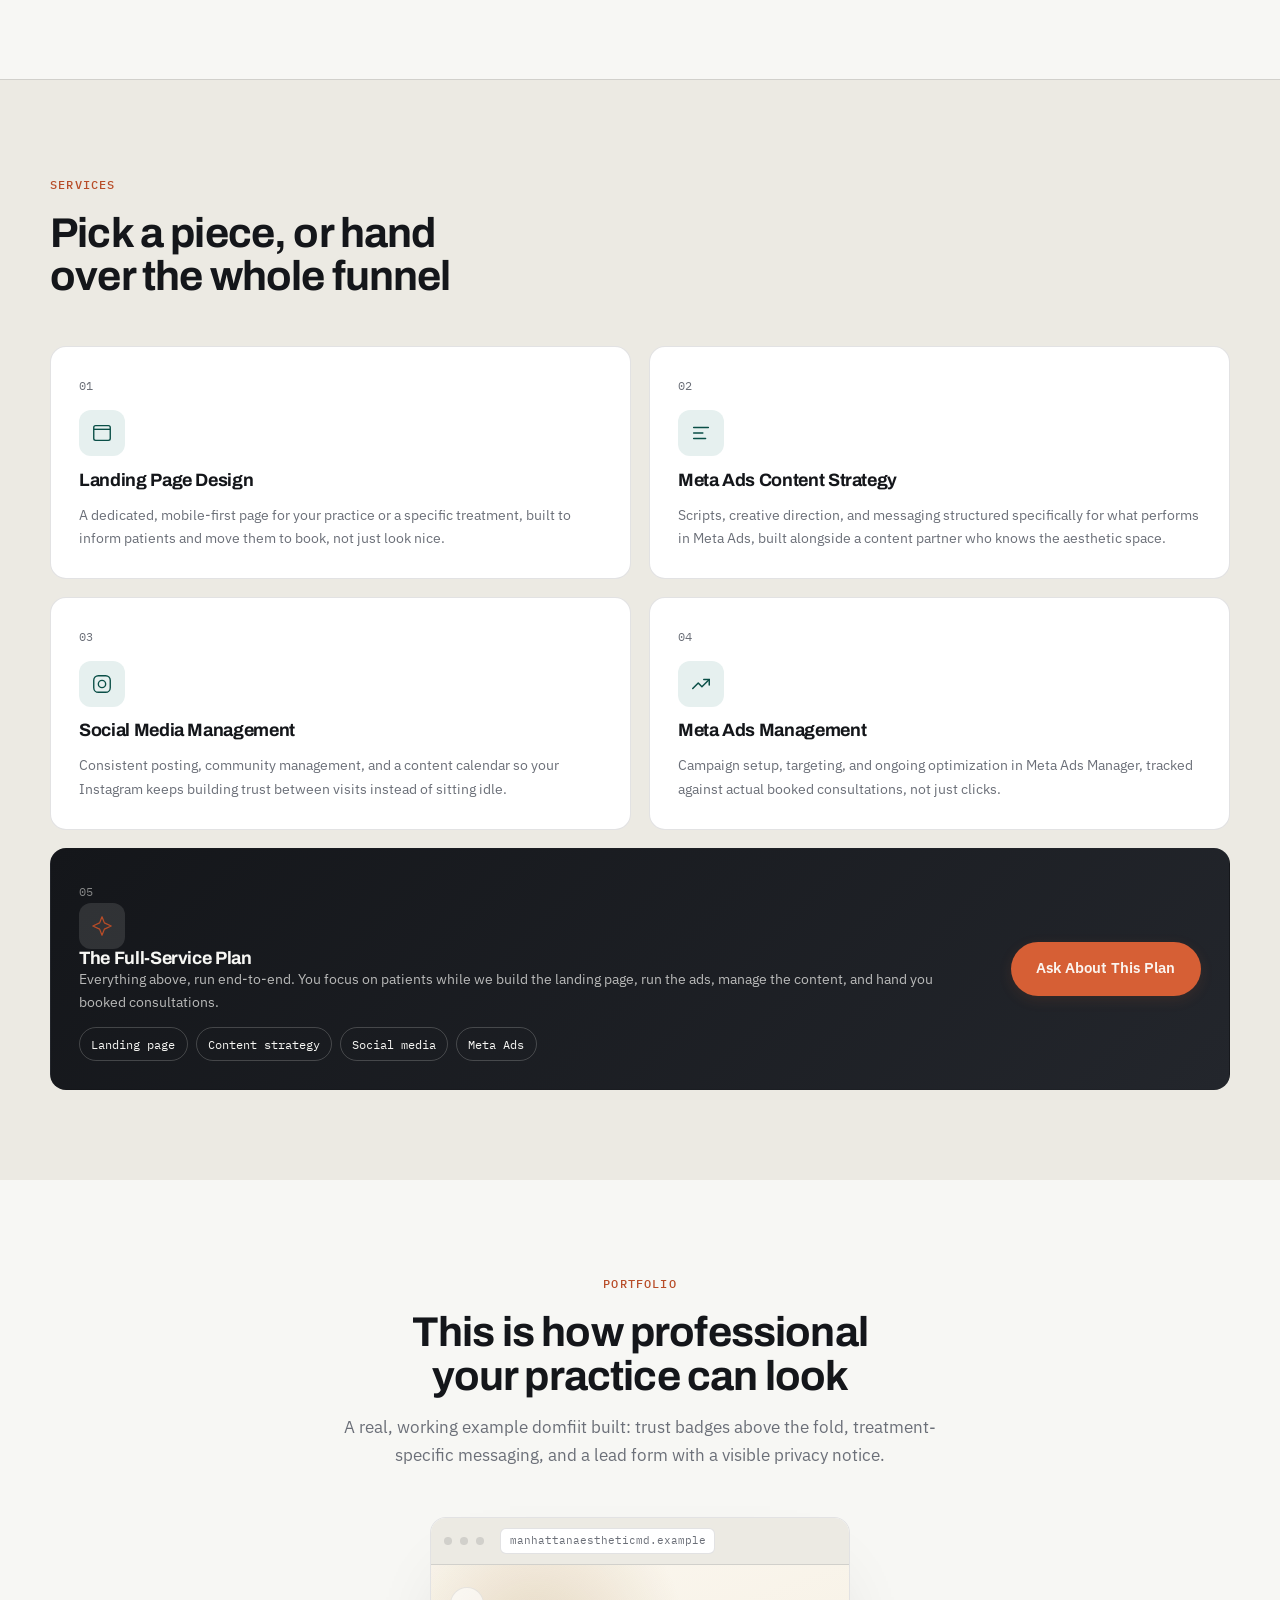
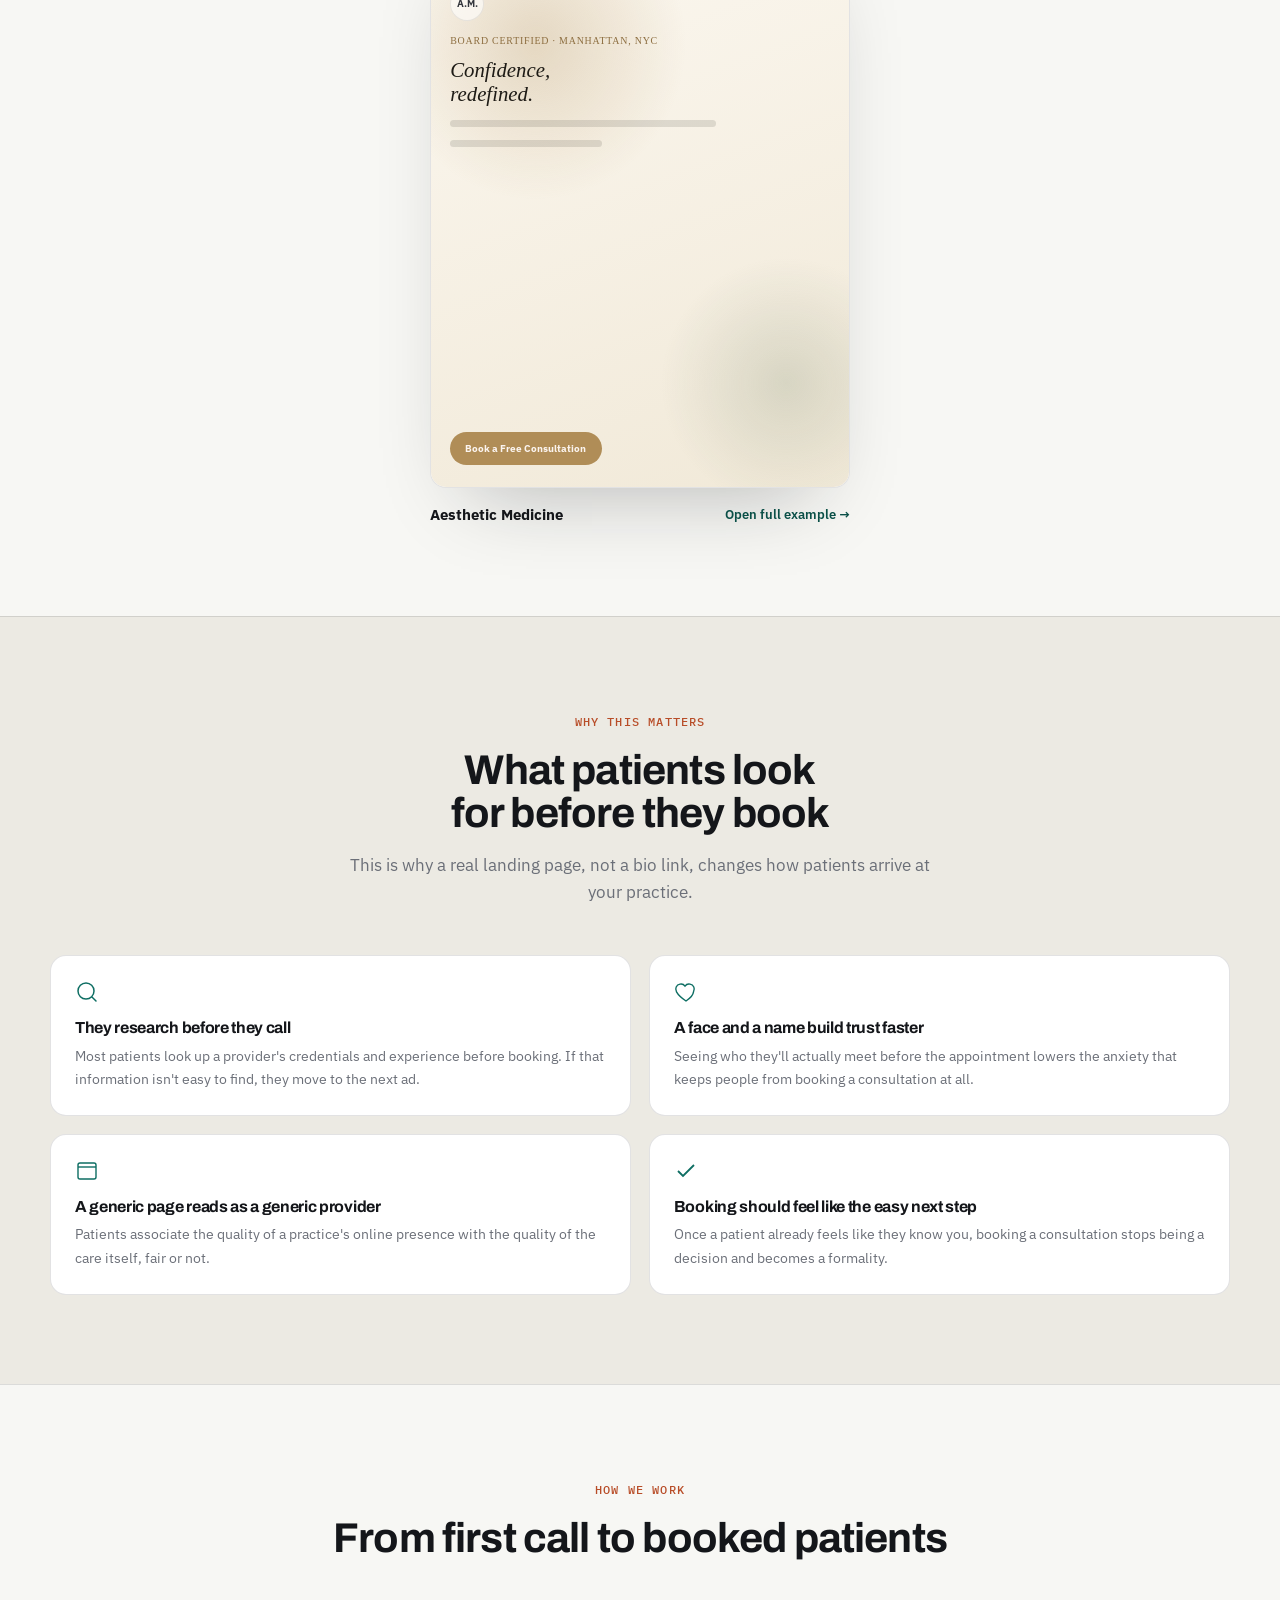
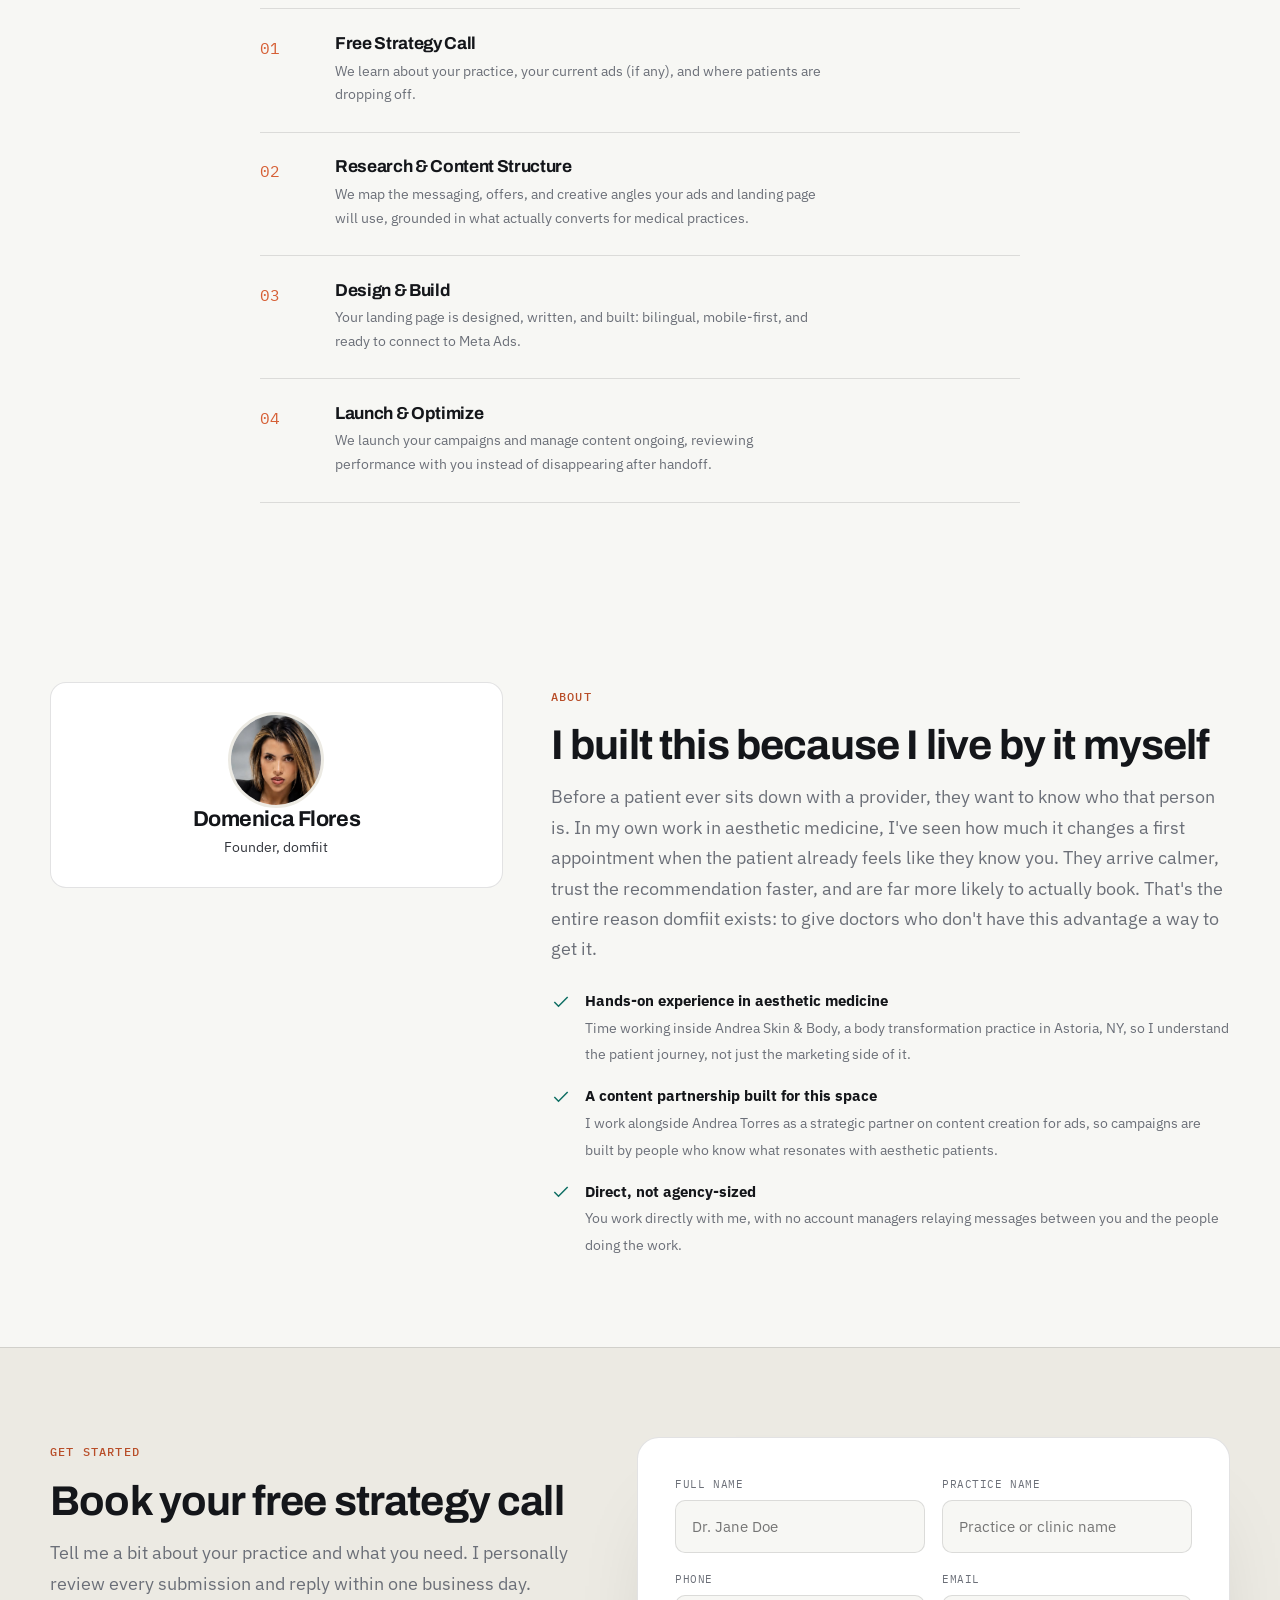
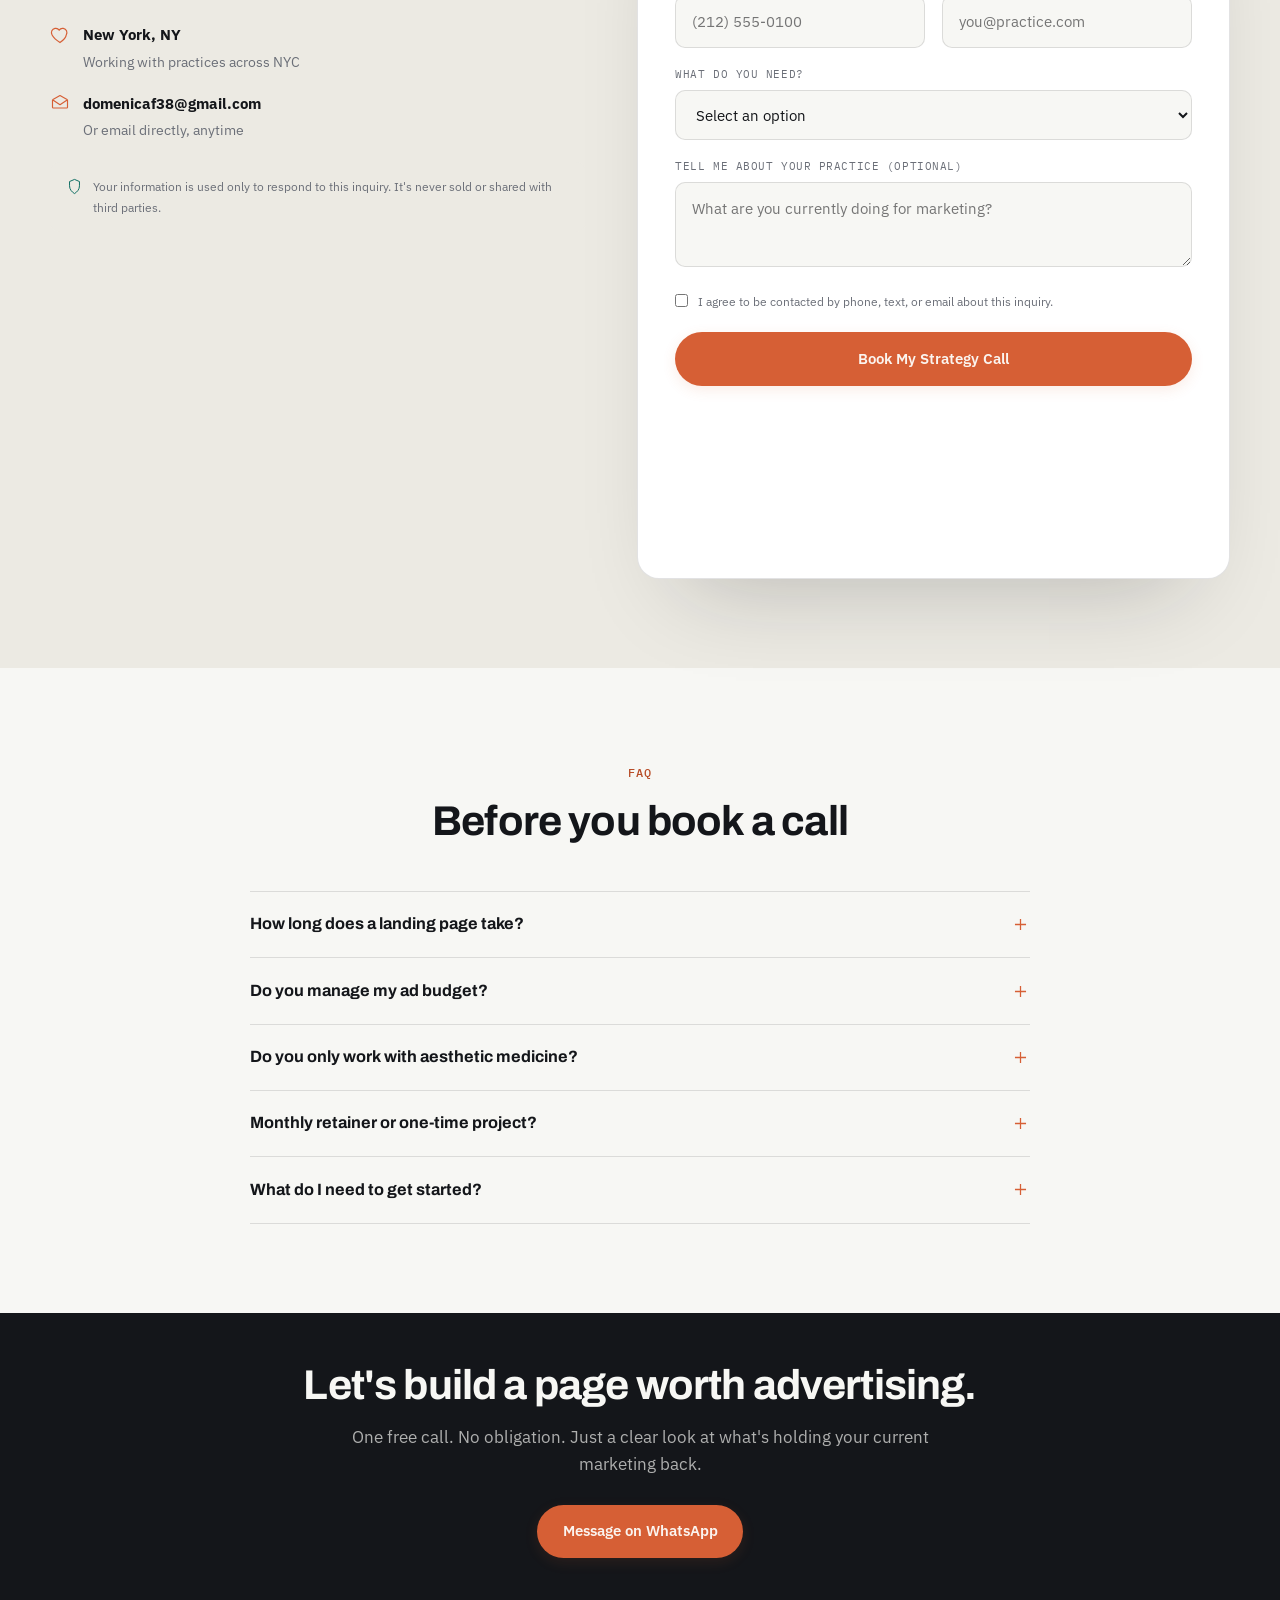
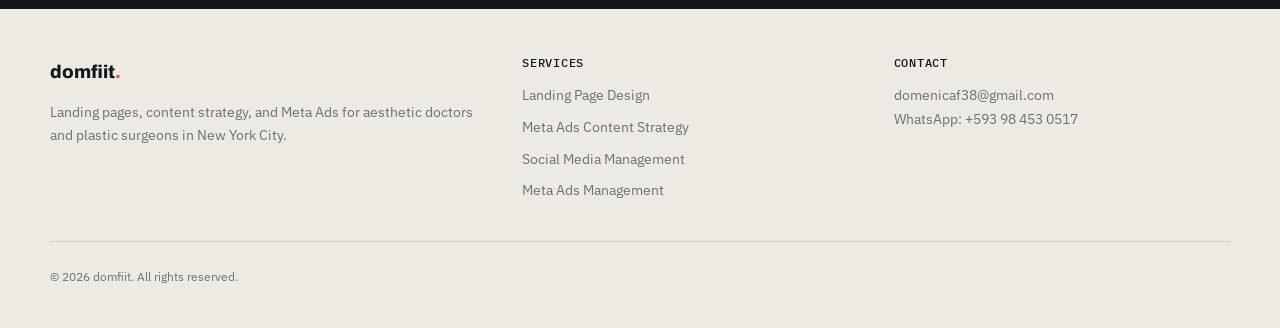
==== commit 0aac0298: "Simplify portfolio to one working example, remove eyebrow line marker - Portfolio section now shows " ====
--- a/domfiit/index.html
+++ b/domfiit/index.html
@@ -217,11 +217,11 @@
         <span class="kicker"><span class="i18n-en">Portfolio</span><span class="i18n-es" hidden>Portafolio</span></span>
         <h2><span class="i18n-en">This is how professional your practice can look</span><span class="i18n-es" hidden>Así de profesional puede verse tu consultorio</span></h2>
         <p class="section-lede">
-          <span class="i18n-en">Three styles domfiit can build for your specialty, each with the same bones: trust badges above the fold, treatment-specific messaging, and a lead form with a visible privacy notice.</span>
-          <span class="i18n-es" hidden>Tres estilos que domfiit puede construir para tu especialidad, todos con la misma base: insignias de confianza desde el primer scroll, mensajes específicos por tratamiento, y un formulario con aviso de privacidad visible.</span>
+          <span class="i18n-en">A real, working example domfiit built: trust badges above the fold, treatment-specific messaging, and a lead form with a visible privacy notice.</span>
+          <span class="i18n-es" hidden>Un ejemplo real y funcional que construyó domfiit: insignias de confianza desde el primer scroll, mensajes específicos por tratamiento, y un formulario con aviso de privacidad visible.</span>
         </p>
       </div>
-      <div class="portfolio-grid">
+      <div class="portfolio-single">
         <div class="portfolio-card" data-reveal>
           <div class="browser-frame">
             <div class="browser-chrome">
@@ -242,46 +242,6 @@
             <a href="../ny-doctors/index.html" target="_blank" rel="noopener">
               <span class="i18n-en">Open full example</span><span class="i18n-es" hidden>Ver ejemplo completo</span> →
             </a>
-          </div>
-        </div>
-
-        <div class="portfolio-card" data-reveal>
-          <div class="browser-frame">
-            <div class="browser-chrome">
-              <span class="browser-dot"></span><span class="browser-dot"></span><span class="browser-dot"></span>
-              <span class="browser-url">nycdermatologygroup.example</span>
-            </div>
-            <div class="case-mock case-mock--clinical">
-              <span class="case-mock-avatar">R.K.</span>
-              <div class="case-mock-kicker">Dermatología Certificada · NYC</div>
-              <div class="case-mock-title">Piel sana, diagnóstico certero.</div>
-              <div class="case-mock-bar"></div>
-              <div class="case-mock-bar short"></div>
-              <div class="case-mock-cta">Agendar Evaluación</div>
-            </div>
-          </div>
-          <div class="portfolio-caption">
-            <strong><span class="i18n-en">Dermatology</span><span class="i18n-es" hidden>Dermatología</span></strong>
-          </div>
-        </div>
-
-        <div class="portfolio-card" data-reveal>
-          <div class="browser-frame">
-            <div class="browser-chrome">
-              <span class="browser-dot"></span><span class="browser-dot"></span><span class="browser-dot"></span>
-              <span class="browser-url">brooklynsmilestudio.example</span>
-            </div>
-            <div class="case-mock case-mock--mint">
-              <span class="case-mock-avatar">J.T.</span>
-              <div class="case-mock-kicker">Odontología Estética · Brooklyn</div>
-              <div class="case-mock-title">Una sonrisa que abre puertas.</div>
-              <div class="case-mock-bar"></div>
-              <div class="case-mock-bar short"></div>
-              <div class="case-mock-cta">Reservar Consulta</div>
-            </div>
-          </div>
-          <div class="portfolio-caption">
-            <strong><span class="i18n-en">Cosmetic Dentistry</span><span class="i18n-es" hidden>Odontología Estética</span></strong>
           </div>
         </div>
       </div>
--- a/domfiit/styles.css
+++ b/domfiit/styles.css
@@ -107,11 +107,10 @@
 .section--tight { padding-block: clamp(2.2rem, 4vw, 3.4rem); }
 .section--rule { border-top: 1px solid var(--line); }
 .kicker {
-  display: inline-flex; align-items: center; gap: .6rem;
+  display: inline-flex; align-items: center;
   font-family: var(--mono); font-size: .74rem; letter-spacing: .1em; text-transform: uppercase;
   color: var(--coral-deep); font-weight: 500; margin-bottom: 1.1rem;
 }
-.kicker::before { content: ""; width: 22px; height: 1px; background: var(--coral-deep); }
 .section-head { max-width: 640px; margin-bottom: clamp(2rem, 4vw, 3rem); }
 .section-head--center { margin-inline: auto; text-align: center; }
 .section-lede { margin-top: 1rem; color: var(--ink-mute); font-size: 1.05rem; max-width: 60ch; }
@@ -297,8 +296,7 @@
 /* =============================================================
    10. Portfolio (mockup grid)
    ============================================================= */
-.portfolio-grid { display: grid; gap: 1.4rem; }
-@media (min-width: 860px) { .portfolio-grid { grid-template-columns: repeat(3, 1fr); } }
+.portfolio-single { max-width: 420px; margin-inline: auto; }
 .browser-frame { border-radius: 16px; overflow: hidden; border: 1px solid var(--line); box-shadow: 0 40px 80px -40px rgba(20,22,26,0.3); background: var(--surface); }
 .browser-chrome { display: flex; align-items: center; gap: .5rem; padding: .6rem .8rem; background: var(--bg-2); border-bottom: 1px solid var(--line); }
 .browser-dot { width: 8px; height: 8px; border-radius: 50%; background: var(--line); }
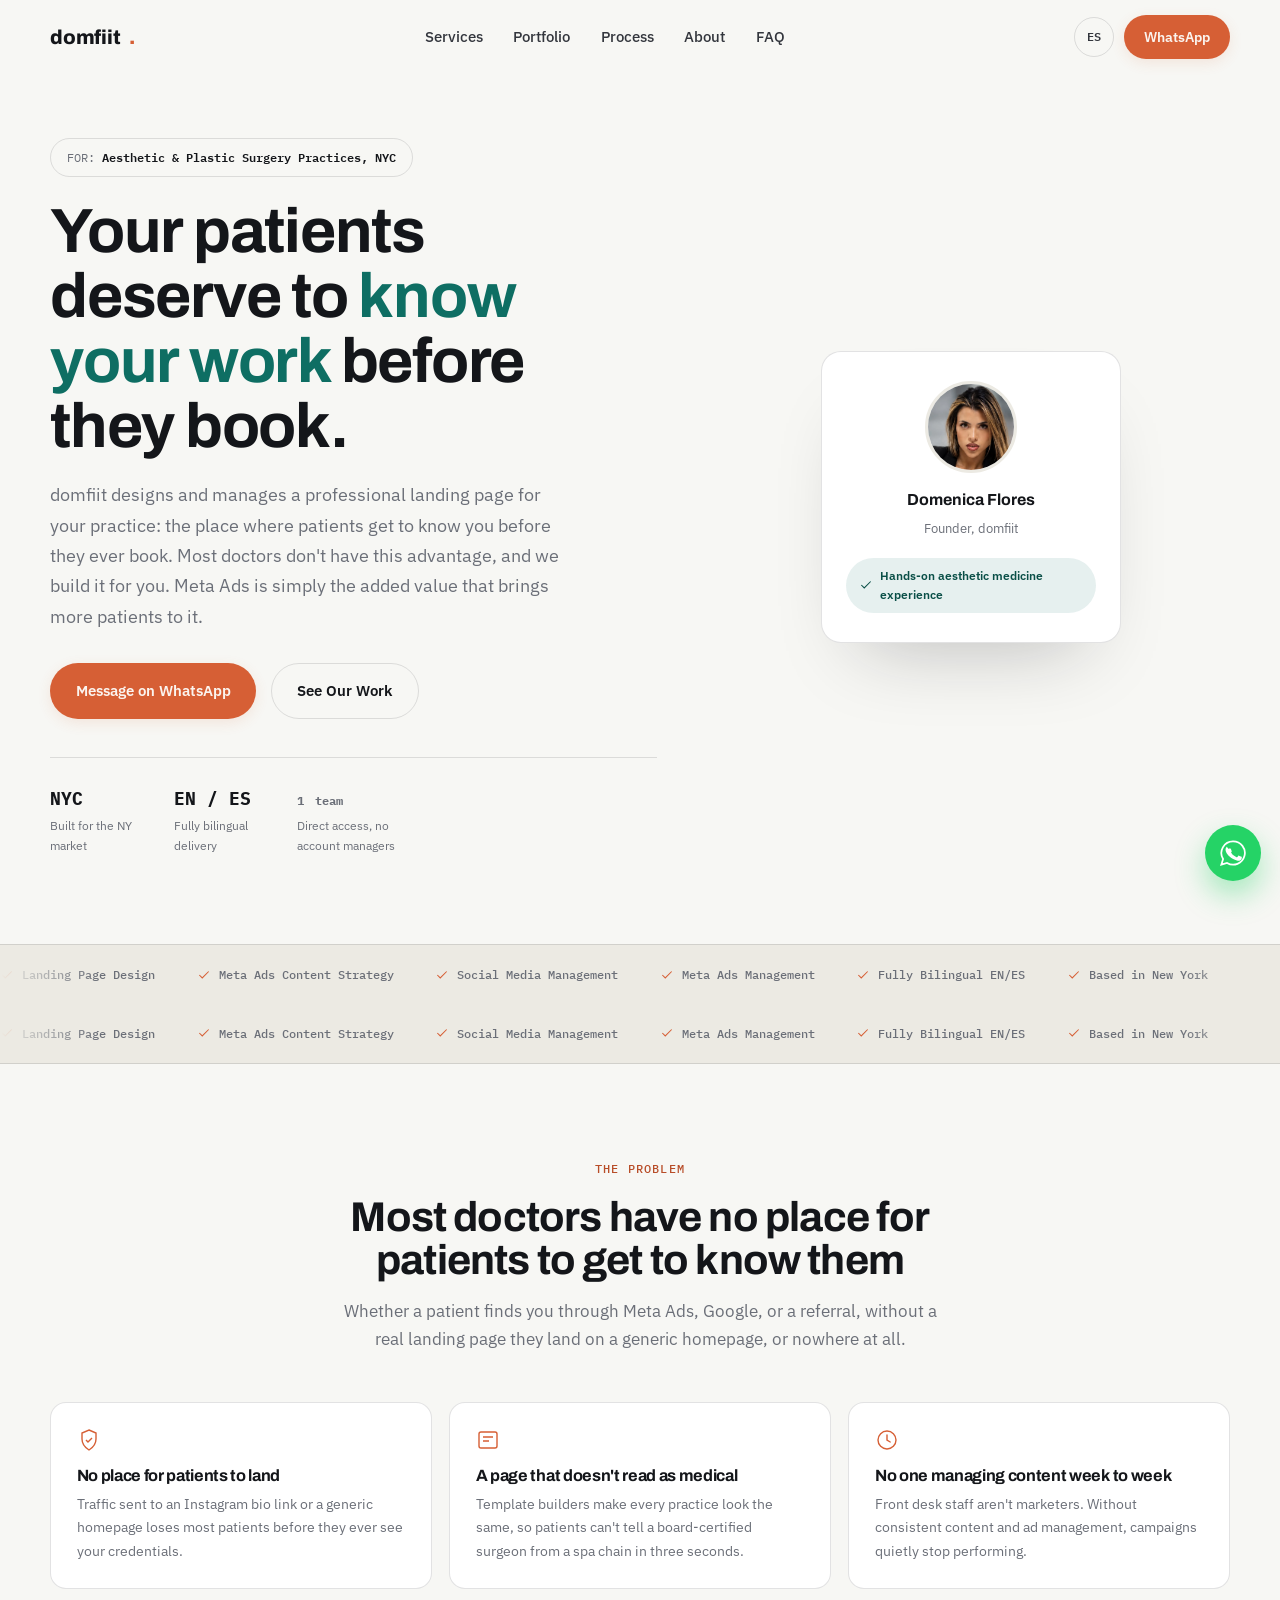
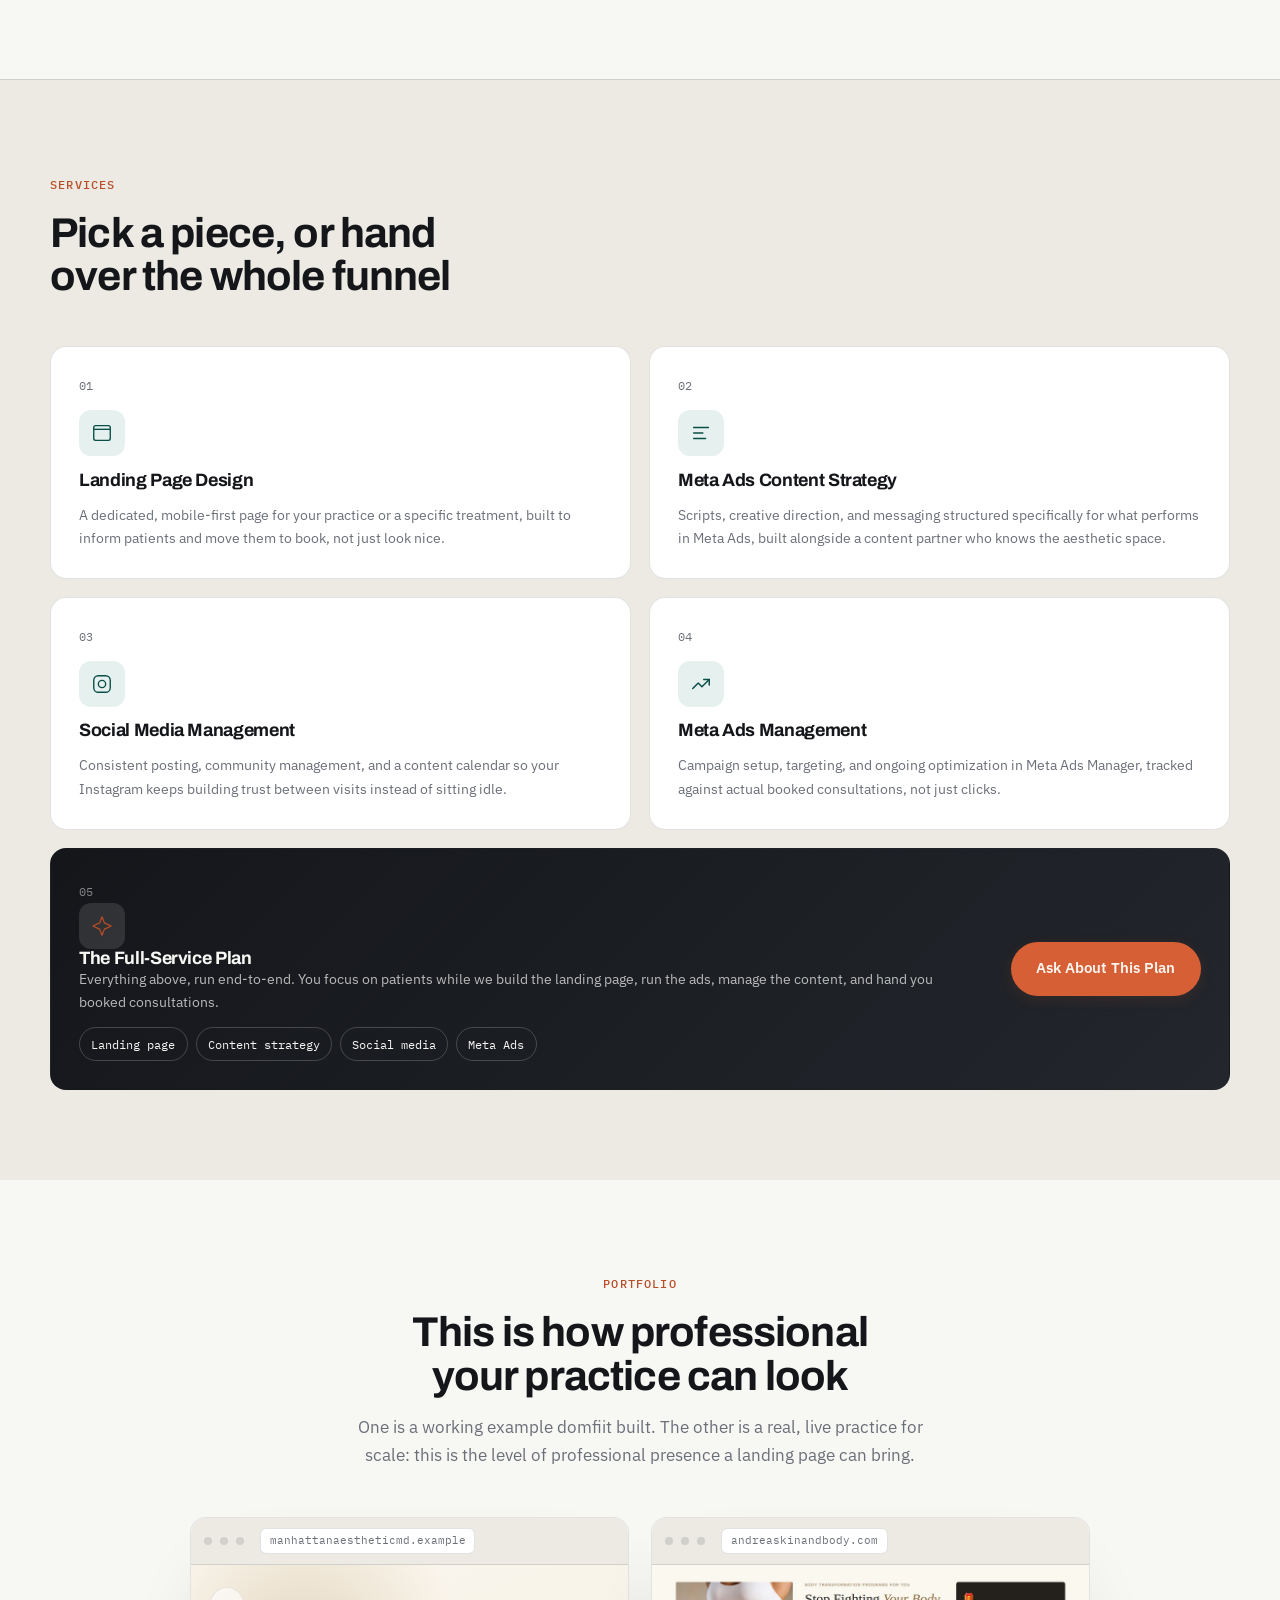
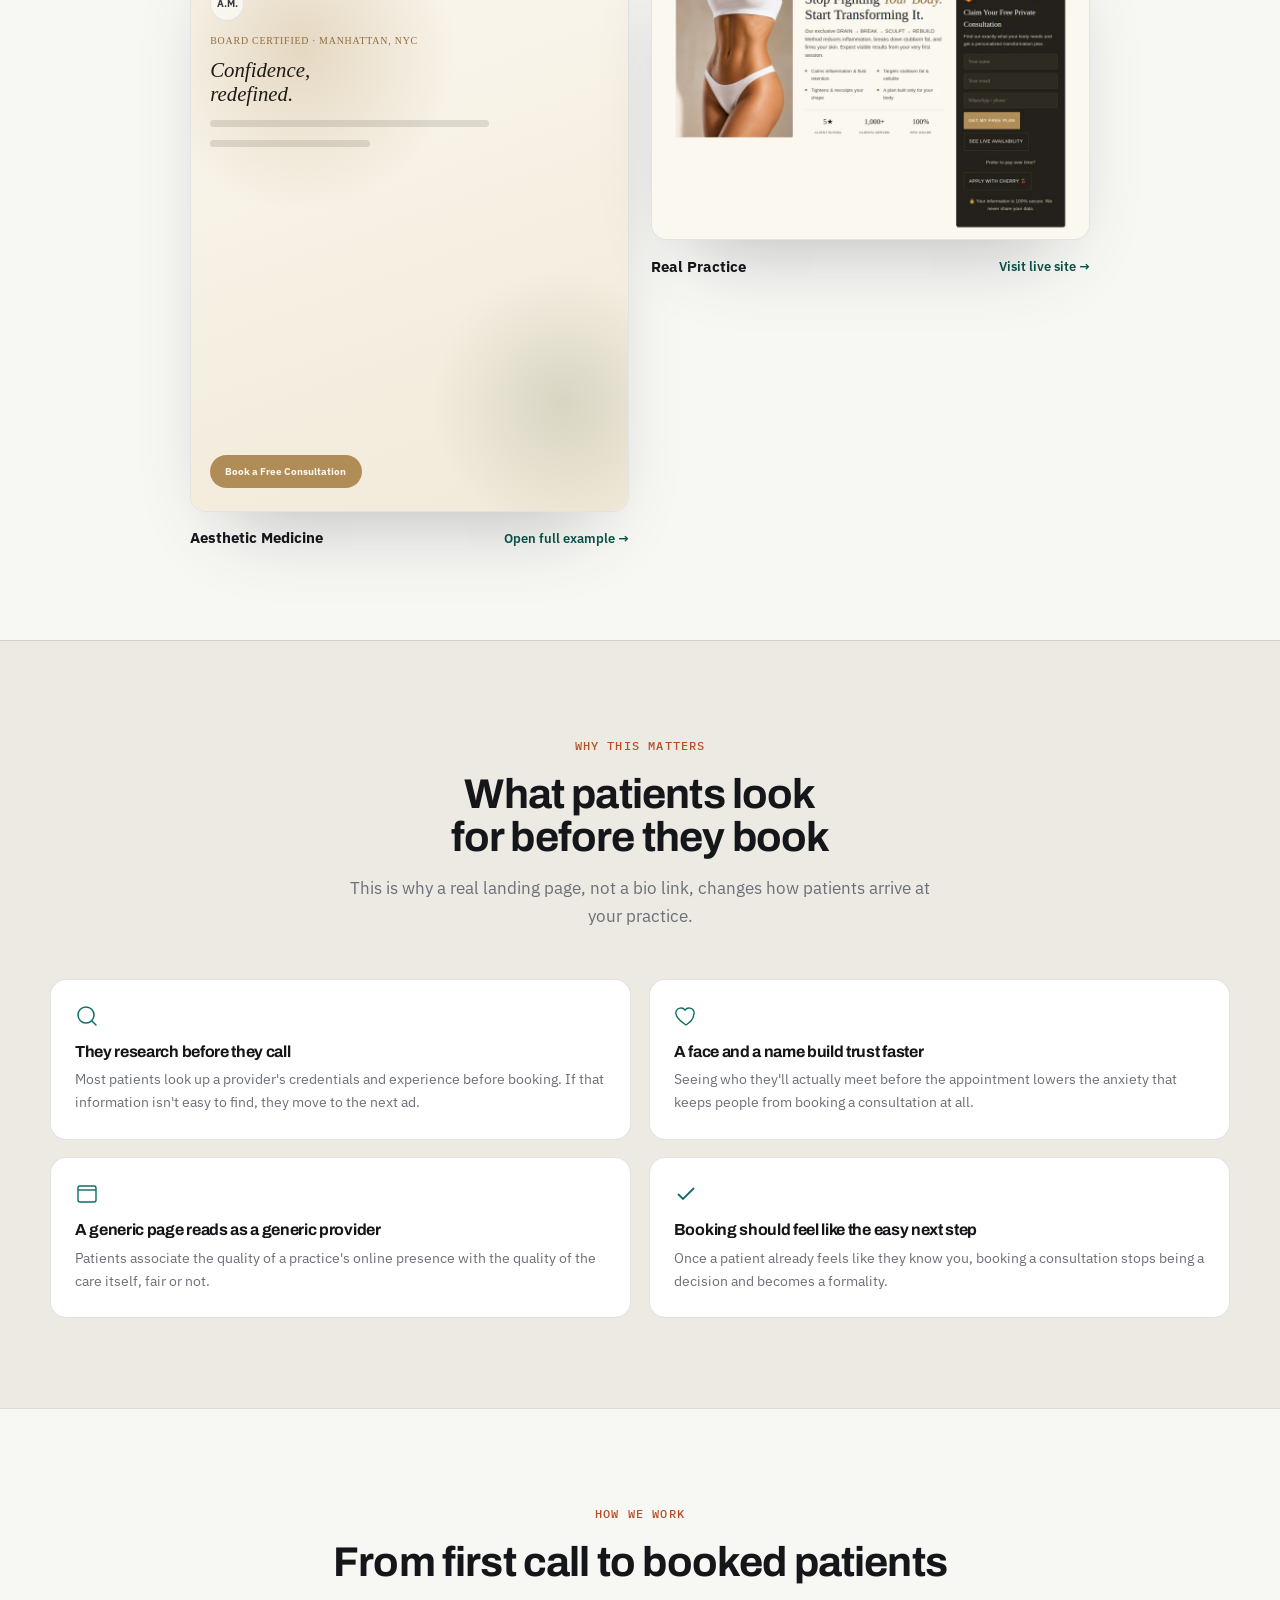
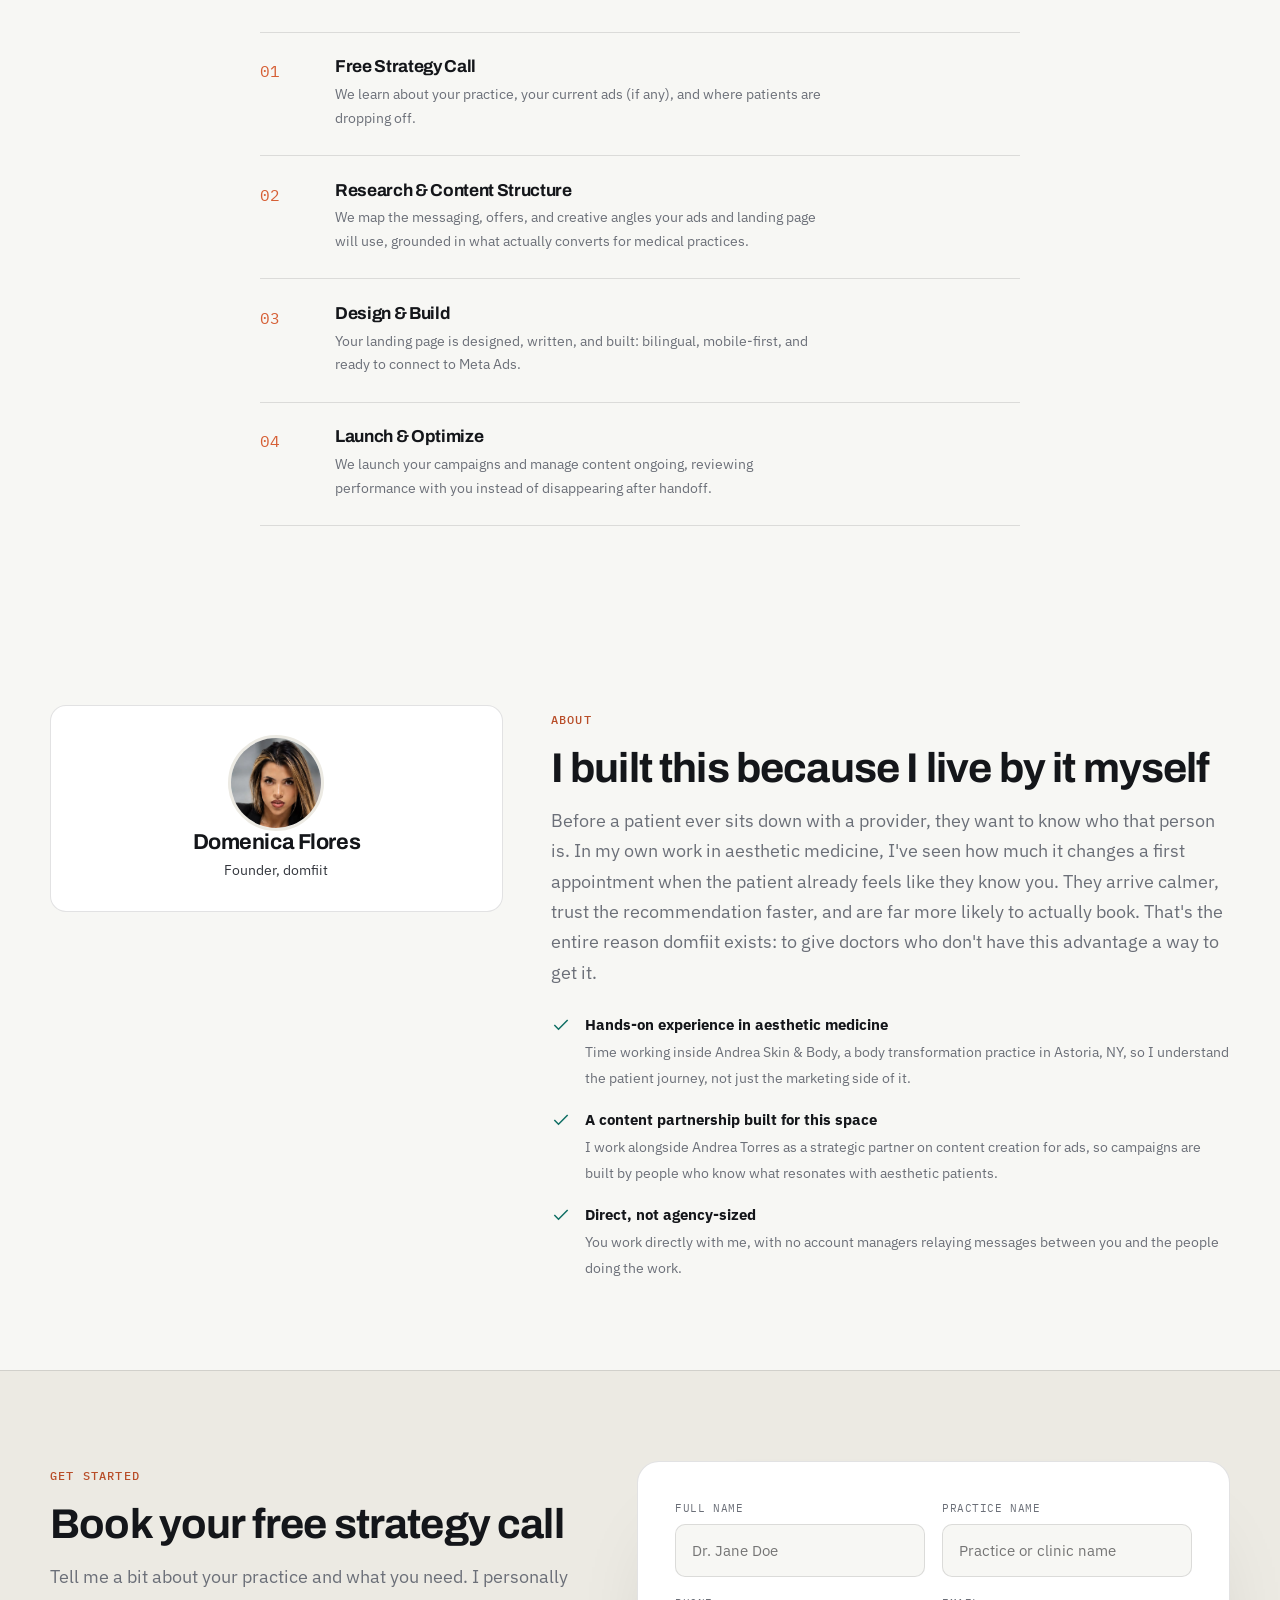
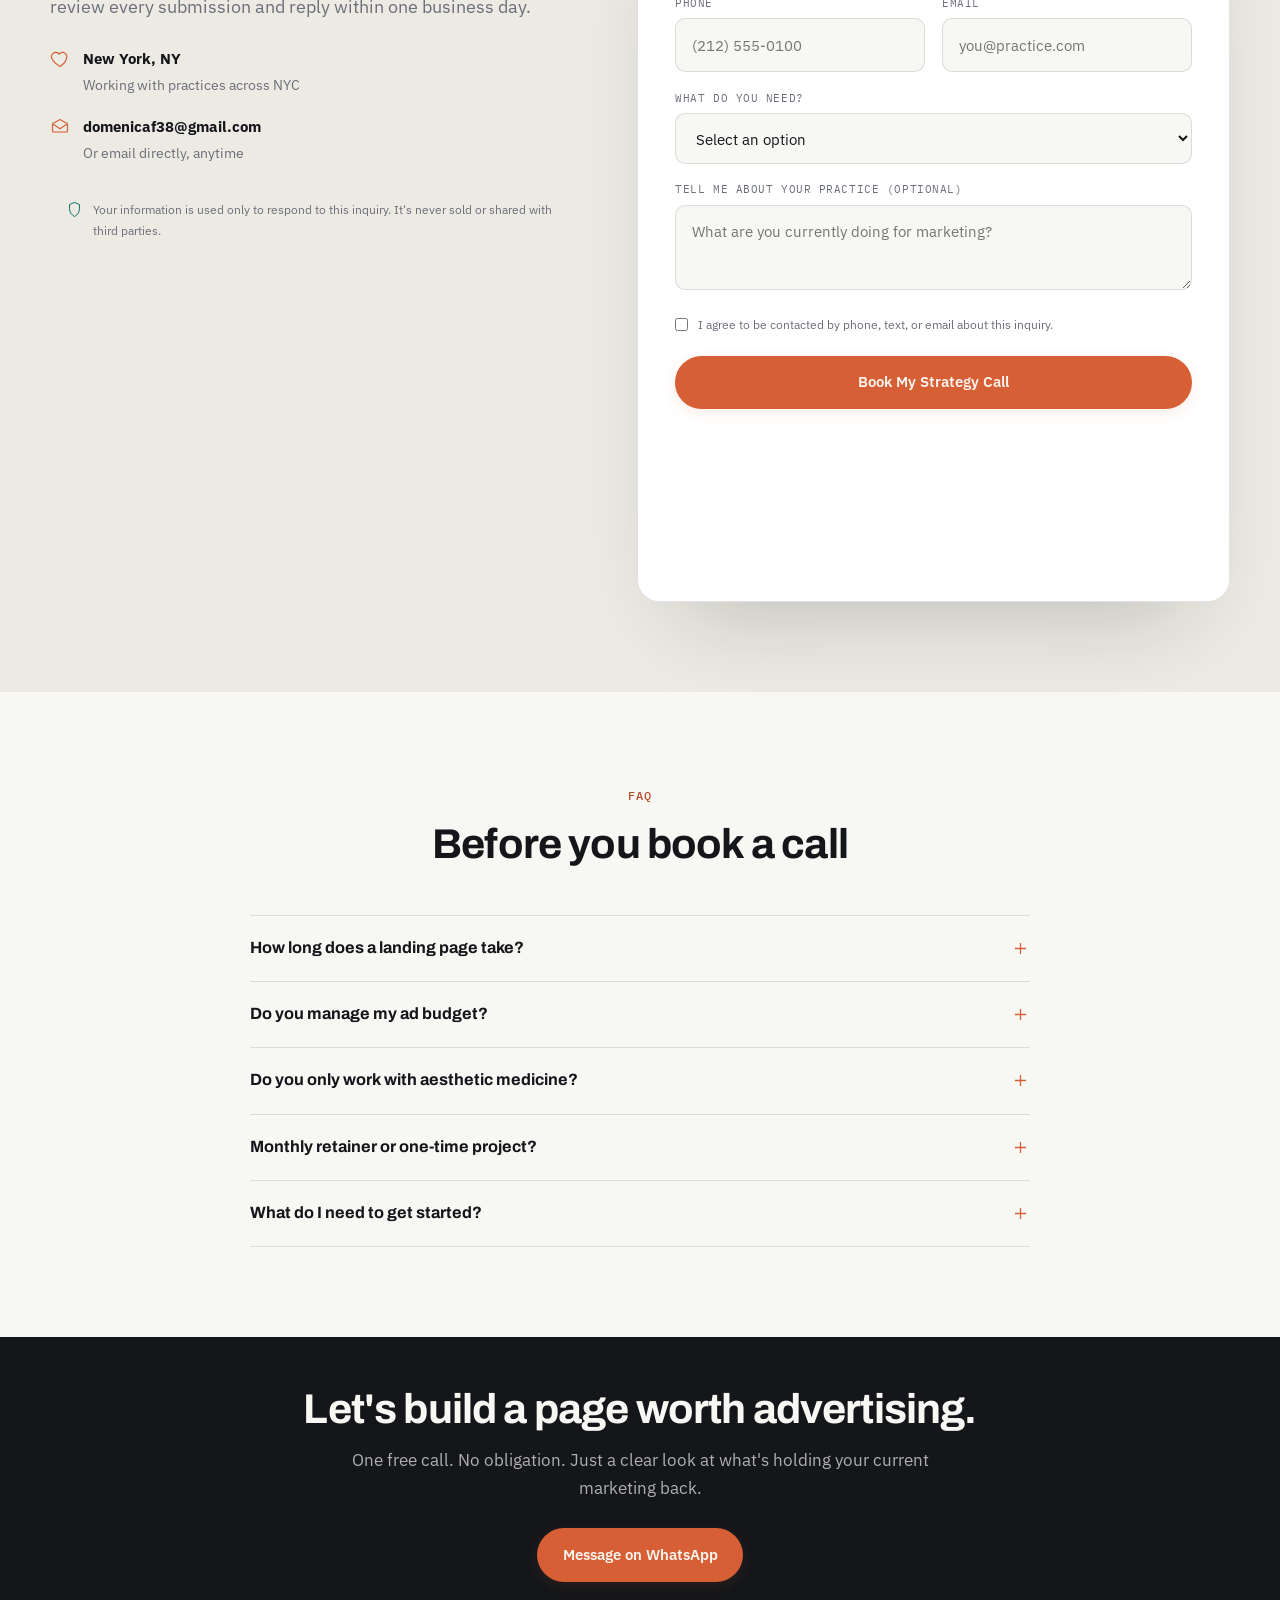
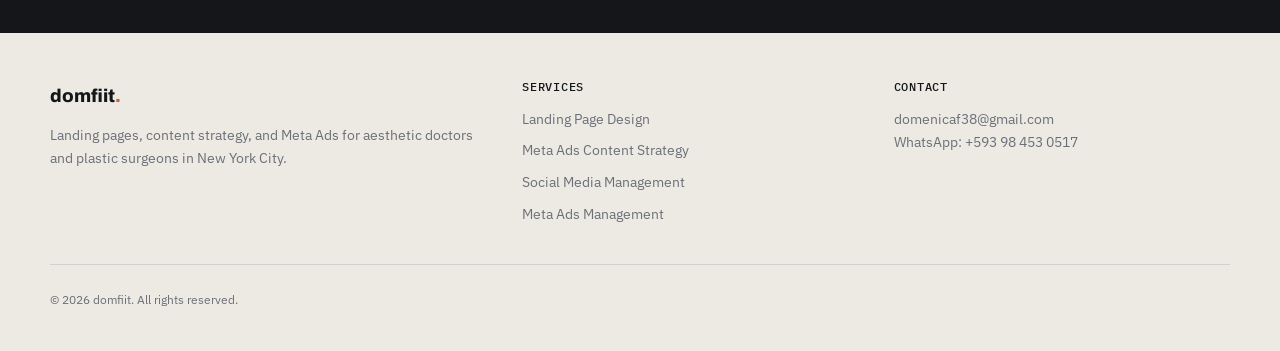
==== commit 333313f8: "Add real live example to portfolio section alongside the built mockup - Portfolio now shows two card" ====
--- a/domfiit/index.html
+++ b/domfiit/index.html
@@ -217,11 +217,11 @@
         <span class="kicker"><span class="i18n-en">Portfolio</span><span class="i18n-es" hidden>Portafolio</span></span>
         <h2><span class="i18n-en">This is how professional your practice can look</span><span class="i18n-es" hidden>Así de profesional puede verse tu consultorio</span></h2>
         <p class="section-lede">
-          <span class="i18n-en">A real, working example domfiit built: trust badges above the fold, treatment-specific messaging, and a lead form with a visible privacy notice.</span>
-          <span class="i18n-es" hidden>Un ejemplo real y funcional que construyó domfiit: insignias de confianza desde el primer scroll, mensajes específicos por tratamiento, y un formulario con aviso de privacidad visible.</span>
+          <span class="i18n-en">One is a working example domfiit built. The other is a real, live practice for scale: this is the level of professional presence a landing page can bring.</span>
+          <span class="i18n-es" hidden>Uno es un ejemplo funcional construido por domfiit. El otro es un consultorio real y en línea, para que veas el nivel de presencia profesional que una landing page puede darle a tu negocio.</span>
         </p>
       </div>
-      <div class="portfolio-single">
+      <div class="portfolio-grid">
         <div class="portfolio-card" data-reveal>
           <div class="browser-frame">
             <div class="browser-chrome">
@@ -241,6 +241,22 @@
             <strong><span class="i18n-en">Aesthetic Medicine</span><span class="i18n-es" hidden>Medicina Estética</span></strong>
             <a href="../ny-doctors/index.html" target="_blank" rel="noopener">
               <span class="i18n-en">Open full example</span><span class="i18n-es" hidden>Ver ejemplo completo</span> →
+            </a>
+          </div>
+        </div>
+
+        <div class="portfolio-card" data-reveal>
+          <div class="browser-frame">
+            <div class="browser-chrome">
+              <span class="browser-dot"></span><span class="browser-dot"></span><span class="browser-dot"></span>
+              <span class="browser-url">andreaskinandbody.com</span>
+            </div>
+            <img class="portfolio-real-shot" src="assets/andrea-skin-body-example.webp" alt="Andrea Skin & Body landing page" loading="lazy" width="900" height="566">
+          </div>
+          <div class="portfolio-caption">
+            <strong><span class="i18n-en">Real Practice</span><span class="i18n-es" hidden>Consultorio Real</span></strong>
+            <a href="https://www.andreaskinandbody.com" target="_blank" rel="noopener">
+              <span class="i18n-en">Visit live site</span><span class="i18n-es" hidden>Ver sitio en vivo</span> →
             </a>
           </div>
         </div>
--- a/domfiit/styles.css
+++ b/domfiit/styles.css
@@ -296,7 +296,9 @@
 /* =============================================================
    10. Portfolio (mockup grid)
    ============================================================= */
-.portfolio-single { max-width: 420px; margin-inline: auto; }
+.portfolio-grid { display: grid; gap: 1.4rem; max-width: 900px; margin-inline: auto; align-items: start; }
+@media (min-width: 720px) { .portfolio-grid { grid-template-columns: repeat(2, minmax(0, 1fr)); } }
+.portfolio-real-shot { display: block; width: 100%; height: auto; }
 .browser-frame { border-radius: 16px; overflow: hidden; border: 1px solid var(--line); box-shadow: 0 40px 80px -40px rgba(20,22,26,0.3); background: var(--surface); }
 .browser-chrome { display: flex; align-items: center; gap: .5rem; padding: .6rem .8rem; background: var(--bg-2); border-bottom: 1px solid var(--line); }
 .browser-dot { width: 8px; height: 8px; border-radius: 50%; background: var(--line); }
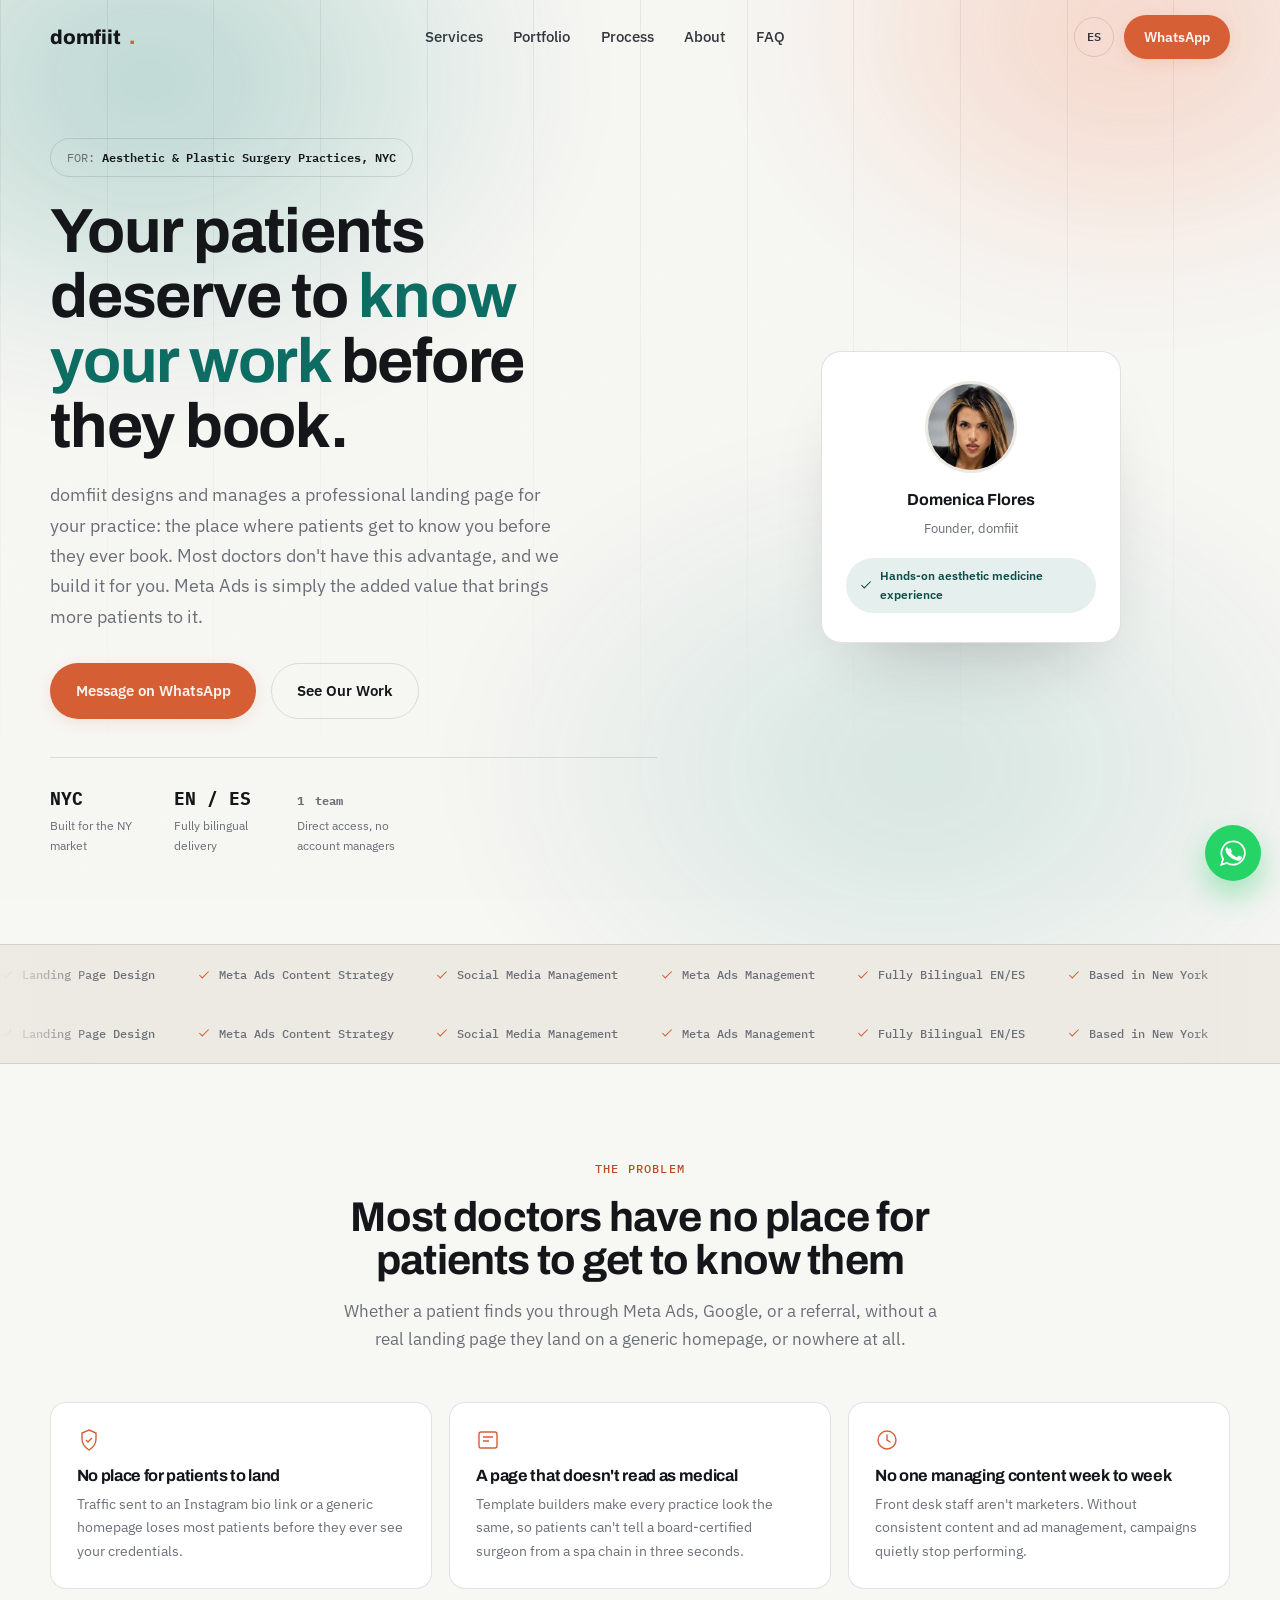
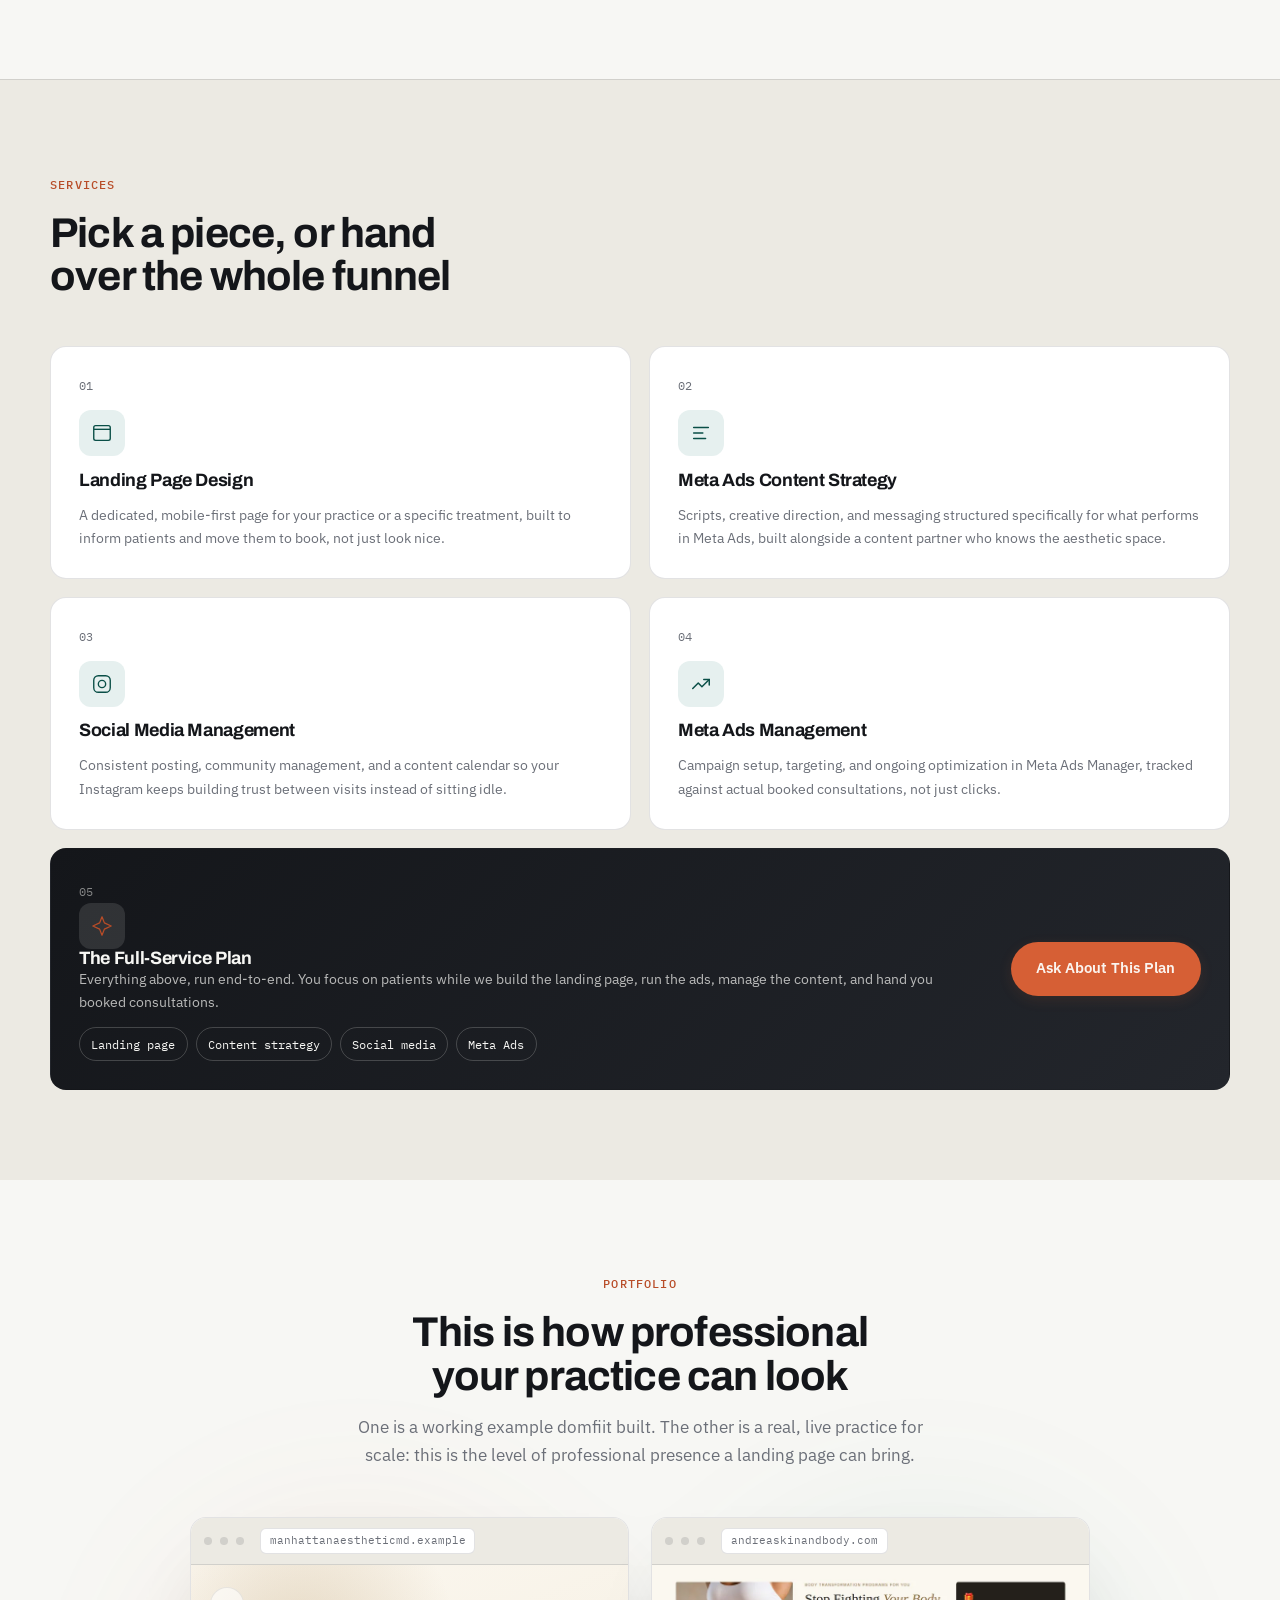
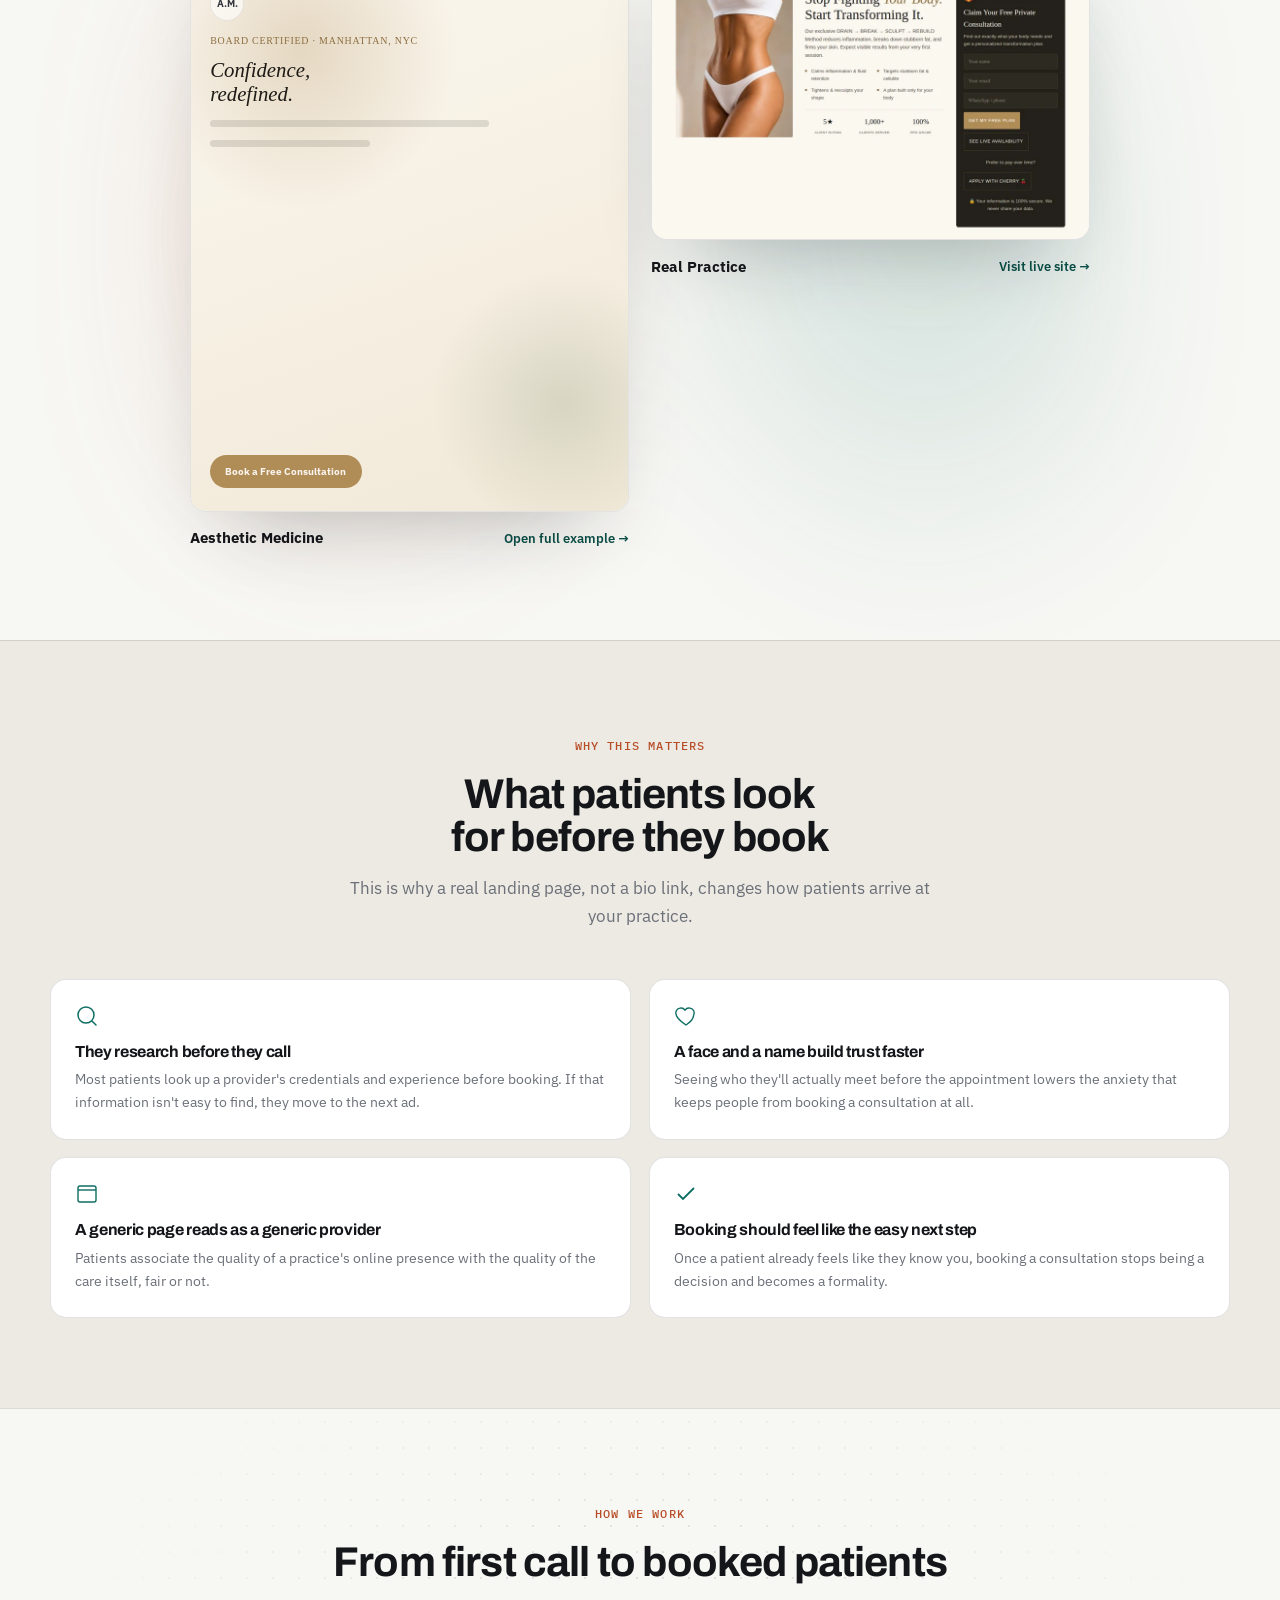
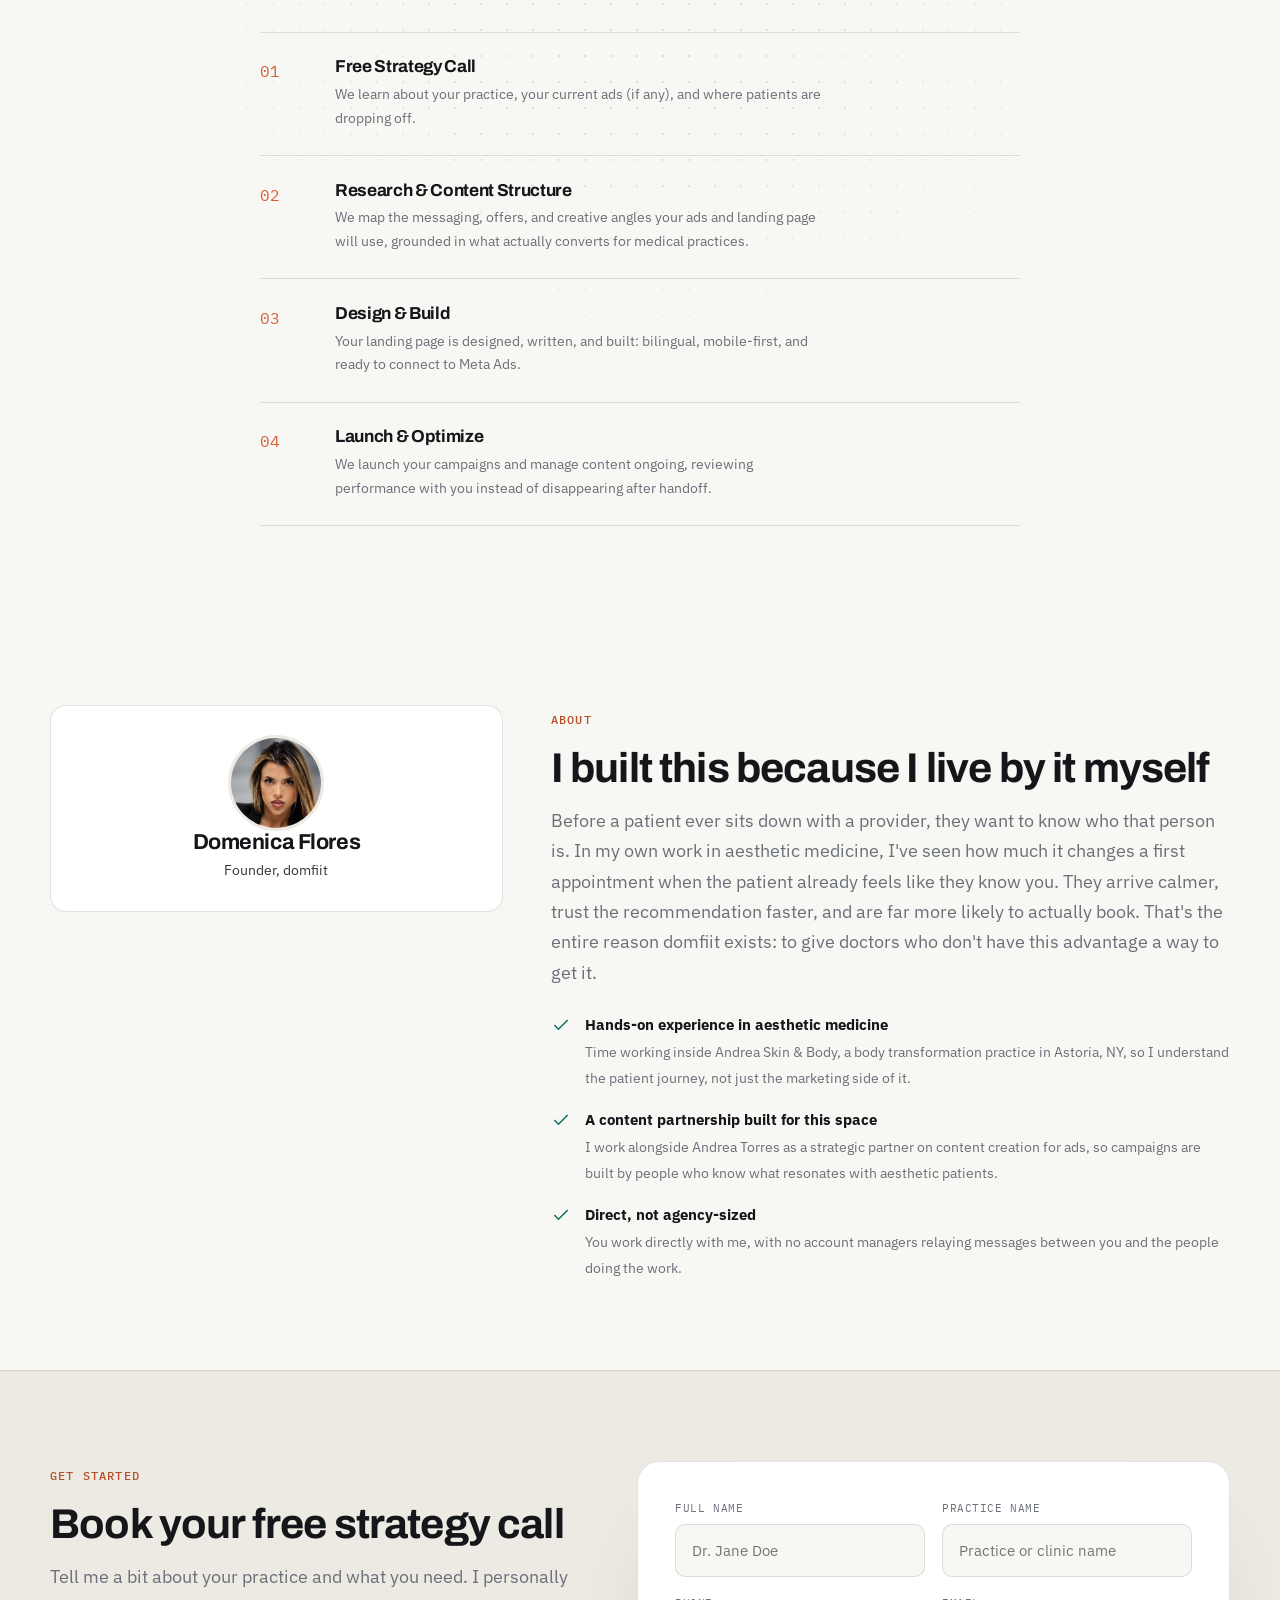
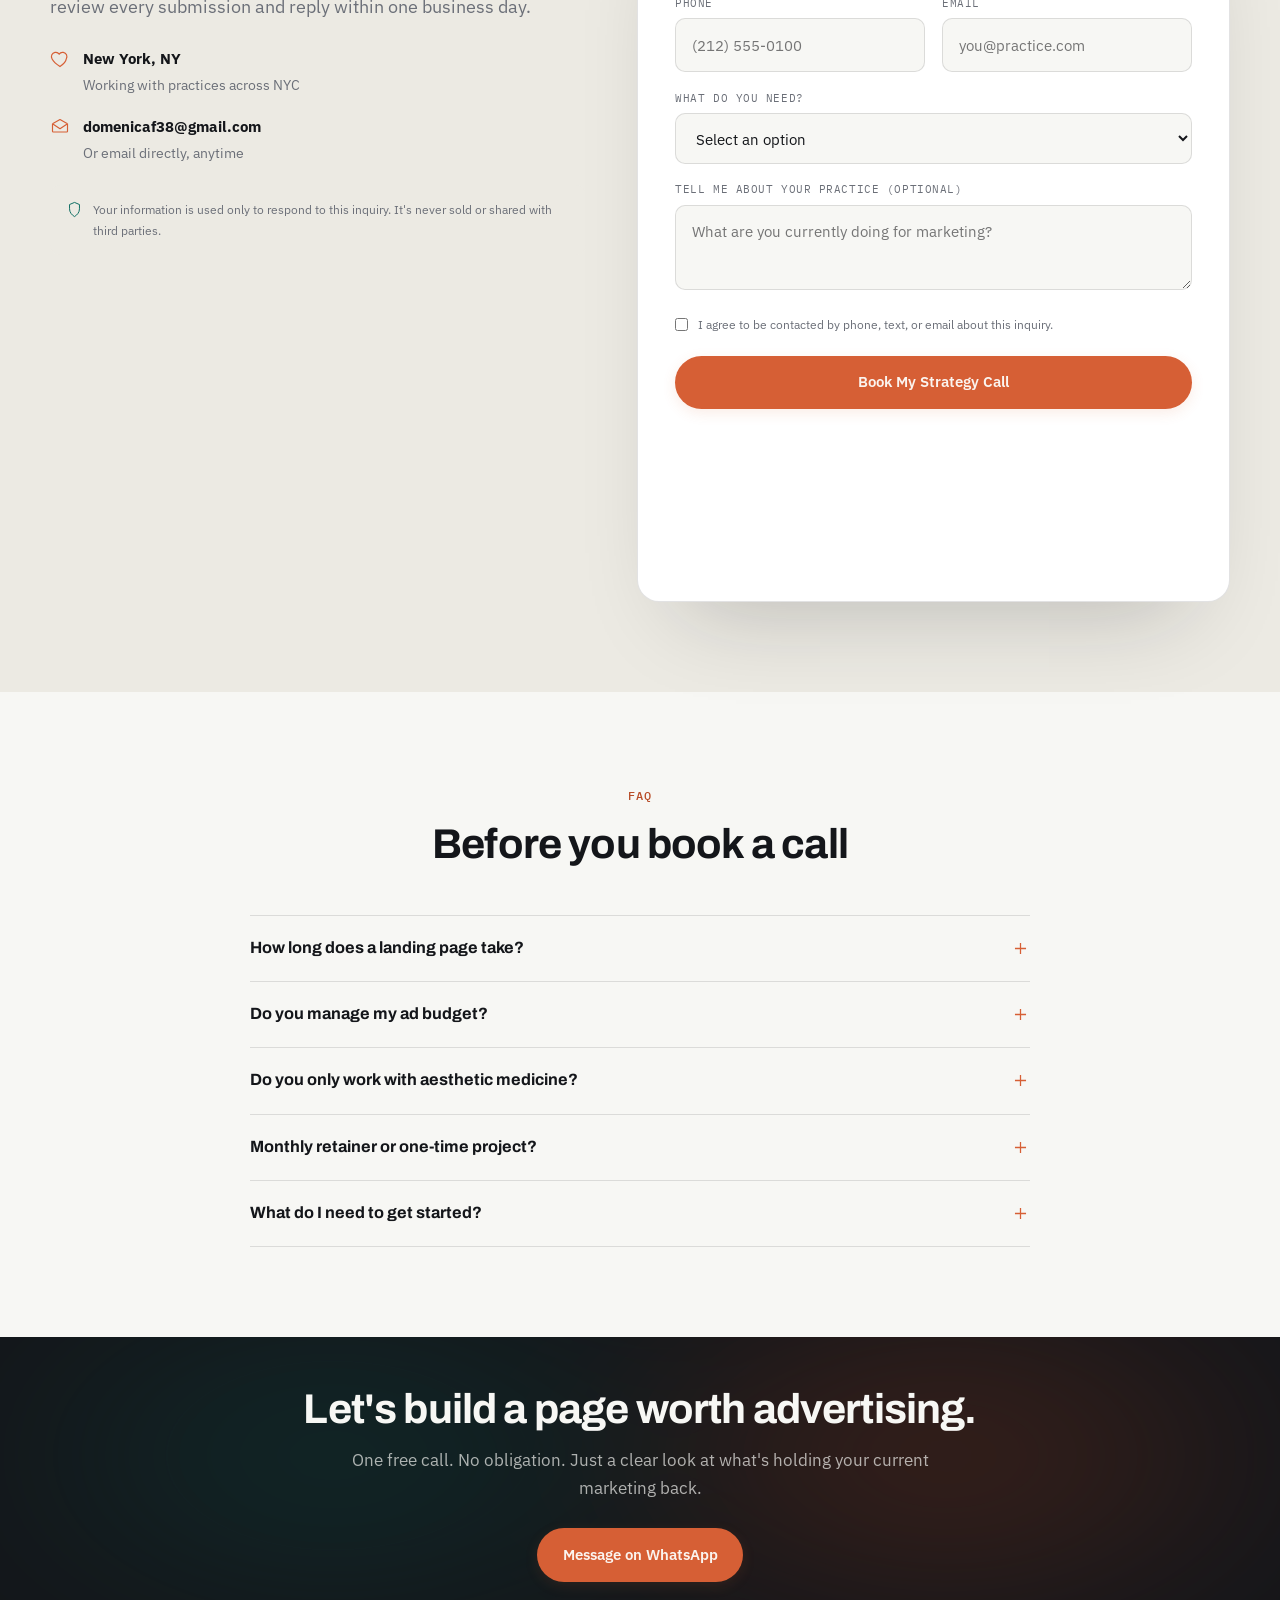
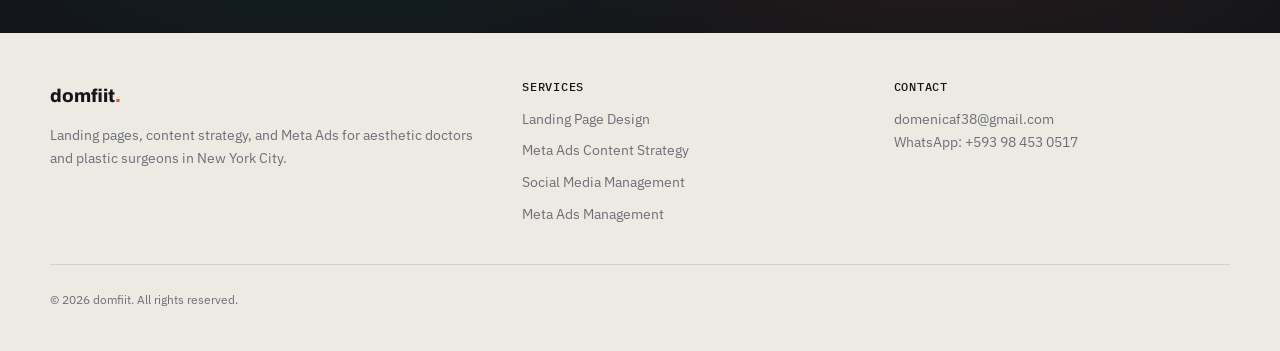
==== commit 9fbc0d1e: "Add visual richness: mesh gradients, grain texture, decorative glows - Hero: colorful teal/coral mes" ====
--- a/domfiit/index.html
+++ b/domfiit/index.html
@@ -53,6 +53,8 @@
 
   <!-- ============ HERO ============ -->
   <section class="hero" id="top">
+    <div class="hero-mesh" aria-hidden="true"></div>
+    <div class="hero-grid-lines" aria-hidden="true"></div>
     <div class="container">
       <div class="hero-grid">
         <div data-reveal>
@@ -239,7 +241,7 @@
           </div>
           <div class="portfolio-caption">
             <strong><span class="i18n-en">Aesthetic Medicine</span><span class="i18n-es" hidden>Medicina Estética</span></strong>
-            <a href="../ny-doctors/index.html" target="_blank" rel="noopener">
+            <a href="ny-doctors/index.html" target="_blank" rel="noopener">
               <span class="i18n-en">Open full example</span><span class="i18n-es" hidden>Ver ejemplo completo</span> →
             </a>
           </div>
@@ -301,7 +303,7 @@
   </section>
 
   <!-- ============ PROCESS ============ -->
-  <section class="section section--rule" id="process">
+  <section class="section section--rule dot-grid" id="process">
     <div class="container container--narrow">
       <div class="section-head section-head--center">
         <span class="kicker"><span class="i18n-en">How We Work</span><span class="i18n-es" hidden>Cómo Trabajamos</span></span>
@@ -554,7 +556,8 @@
 
   <!-- ============ FINAL CTA ============ -->
   <section class="section section--tight final-cta">
-    <div class="container container--narrow" style="text-align:center">
+    <div class="final-cta-glow" aria-hidden="true"></div>
+    <div class="container container--narrow" style="text-align:center; position:relative">
       <h2><span class="i18n-en">Let's build a page worth advertising.</span><span class="i18n-es" hidden>Construyamos una página que valga la pena anunciar.</span></h2>
       <p class="section-lede" style="margin-inline:auto">
         <span class="i18n-en">One free call. No obligation. Just a clear look at what's holding your current marketing back.</span>
--- a/domfiit/styles.css
+++ b/domfiit/styles.css
@@ -83,6 +83,14 @@
   overflow-x: clip;
 }
 img, svg, video { display: block; max-width: 100%; }
+
+/* Global grain texture — subtle editorial polish */
+body::after {
+  content: ""; position: fixed; inset: 0; z-index: 1; pointer-events: none;
+  opacity: .035; mix-blend-mode: overlay;
+  background-image: url("data:image/svg+xml,%3Csvg xmlns='http://www.w3.org/2000/svg' viewBox='0 0 200 200'%3E%3Cfilter id='n'%3E%3CfeTurbulence type='fractalNoise' baseFrequency='0.9' numOctaves='3' stitchTiles='stitch'/%3E%3CfeColorMatrix values='0 0 0 0 0 0 0 0 0 0 0 0 0 0 0 0 0 0 0.5 0'/%3E%3C/filter%3E%3Crect width='100%25' height='100%25' filter='url(%23n)'/%3E%3C/svg%3E");
+  background-size: 220px 220px;
+}
 button { font: inherit; color: inherit; cursor: pointer; border: 0; background: none; }
 a { color: inherit; text-decoration: none; }
 p { text-wrap: pretty; }
@@ -176,6 +184,27 @@
    6. Hero
    ============================================================= */
 .hero { position: relative; padding-top: calc(var(--nav-h) + clamp(2rem, 5vw, 4rem)); padding-bottom: clamp(3rem, 7vw, 5.5rem); overflow: clip; }
+.hero-mesh {
+  position: absolute; inset: -20% -10% -10% -10%; z-index: -2;
+  background:
+    radial-gradient(42% 38% at 18% 22%, color-mix(in srgb, var(--teal) 30%, transparent), transparent 65%),
+    radial-gradient(38% 34% at 82% 18%, color-mix(in srgb, var(--coral) 26%, transparent), transparent 62%),
+    radial-gradient(46% 40% at 68% 78%, color-mix(in srgb, var(--teal) 16%, transparent), transparent 65%);
+  filter: blur(70px) saturate(130%);
+  opacity: .9;
+  animation: heroMeshDrift 30s ease-in-out infinite;
+}
+@keyframes heroMeshDrift {
+  0%, 100% { transform: translate3d(0,0,0) scale(1); }
+  50% { transform: translate3d(-1.5%, 1.5%, 0) scale(1.06); }
+}
+@media (prefers-reduced-motion: reduce) { .hero-mesh { animation: none; } }
+.hero-grid-lines {
+  position: absolute; inset: 0; z-index: -1; pointer-events: none;
+  background-image: repeating-linear-gradient(90deg, var(--line-2) 0 1px, transparent 1px 8.333%);
+  mask-image: linear-gradient(180deg, black, transparent 85%);
+  -webkit-mask-image: linear-gradient(180deg, black, transparent 85%);
+}
 .hero-grid { display: grid; gap: clamp(2.4rem, 6vw, 3.5rem); align-items: center; }
 @media (min-width: 1024px) { .hero-grid { grid-template-columns: 1.08fr .92fr; } }
 .hero-brief { font-family: var(--mono); font-size: .78rem; color: var(--ink-mute); border: 1px solid var(--line); border-radius: 999px; padding: .5rem 1rem; display: inline-flex; gap: .6rem; align-items: center; margin-bottom: 1.4rem; }
@@ -296,7 +325,15 @@
 /* =============================================================
    10. Portfolio (mockup grid)
    ============================================================= */
-.portfolio-grid { display: grid; gap: 1.4rem; max-width: 900px; margin-inline: auto; align-items: start; }
+.portfolio-grid { display: grid; gap: 1.4rem; max-width: 900px; margin-inline: auto; align-items: start; position: relative; }
+.portfolio-grid::before {
+  content: ""; position: absolute; inset: -12% -6%; z-index: -1; pointer-events: none;
+  background:
+    radial-gradient(45% 70% at 22% 50%, color-mix(in srgb, var(--coral) 16%, transparent), transparent 70%),
+    radial-gradient(45% 70% at 78% 50%, color-mix(in srgb, var(--teal) 16%, transparent), transparent 70%);
+  filter: blur(60px);
+}
+.browser-frame { position: relative; }
 @media (min-width: 720px) { .portfolio-grid { grid-template-columns: repeat(2, minmax(0, 1fr)); } }
 .portfolio-real-shot { display: block; width: 100%; height: auto; }
 .browser-frame { border-radius: 16px; overflow: hidden; border: 1px solid var(--line); box-shadow: 0 40px 80px -40px rgba(20,22,26,0.3); background: var(--surface); }
@@ -426,9 +463,28 @@
 /* =============================================================
    15. Final CTA
    ============================================================= */
-.final-cta { background: var(--ink); color: var(--bg); }
-.final-cta h2 { color: var(--bg); }
-.final-cta .section-lede { color: rgba(247,247,244,0.68); }
+.final-cta { background: var(--ink); color: var(--bg); position: relative; overflow: clip; }
+.final-cta h2 { color: var(--bg); position: relative; }
+.final-cta .section-lede { color: rgba(247,247,244,0.68); position: relative; }
+.final-cta-glow {
+  position: absolute; inset: -30% -10% -10% -10%; z-index: 0; pointer-events: none;
+  background:
+    radial-gradient(38% 60% at 30% 50%, color-mix(in srgb, var(--teal) 45%, transparent), transparent 70%),
+    radial-gradient(38% 60% at 70% 50%, color-mix(in srgb, var(--coral) 40%, transparent), transparent 70%);
+  filter: blur(90px) saturate(140%);
+  opacity: .55;
+}
+.final-cta .btn { position: relative; }
+
+/* Dot-grid decorative background */
+.dot-grid { position: relative; }
+.dot-grid::before {
+  content: ""; position: absolute; inset: 0; z-index: -1; pointer-events: none;
+  background-image: radial-gradient(circle, var(--line) 1.4px, transparent 1.4px);
+  background-size: 26px 26px;
+  mask-image: radial-gradient(60% 60% at 50% 30%, black, transparent 80%);
+  -webkit-mask-image: radial-gradient(60% 60% at 50% 30%, black, transparent 80%);
+}
 
 /* =============================================================
    16. Footer
